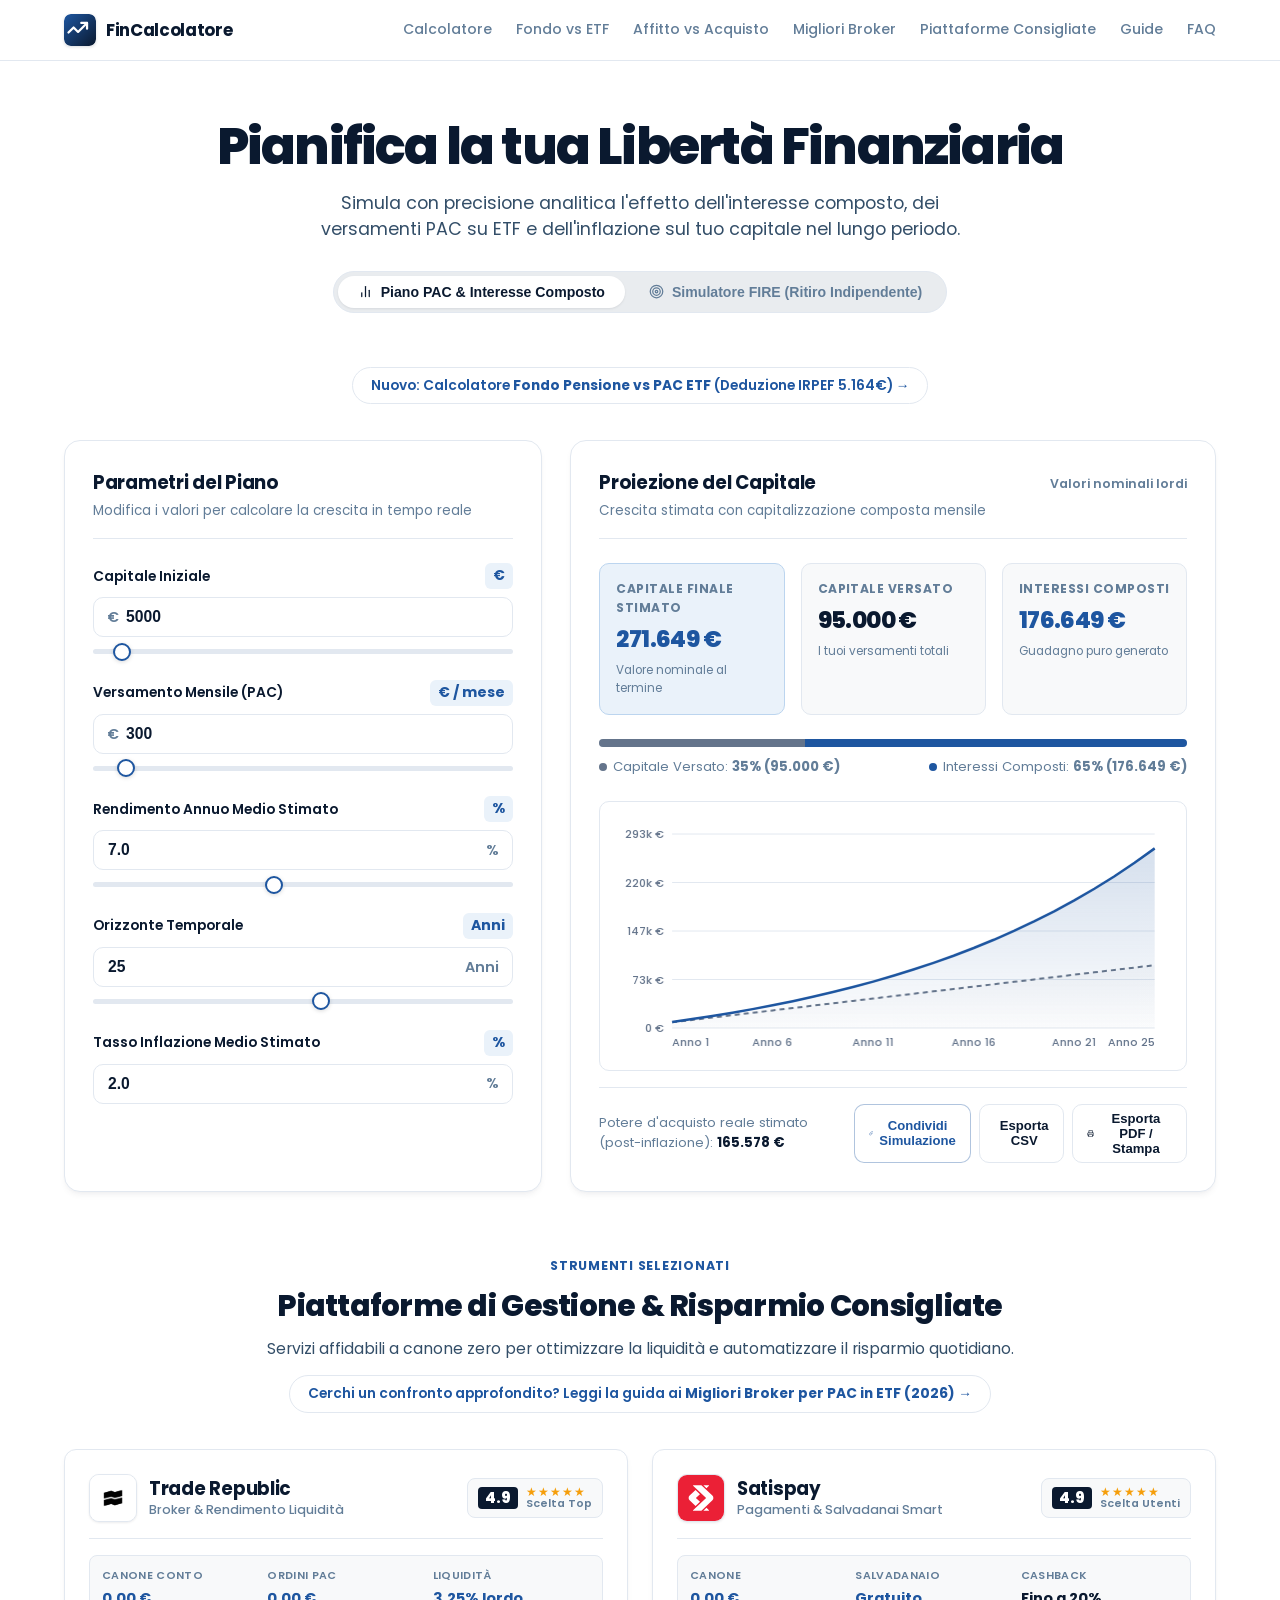
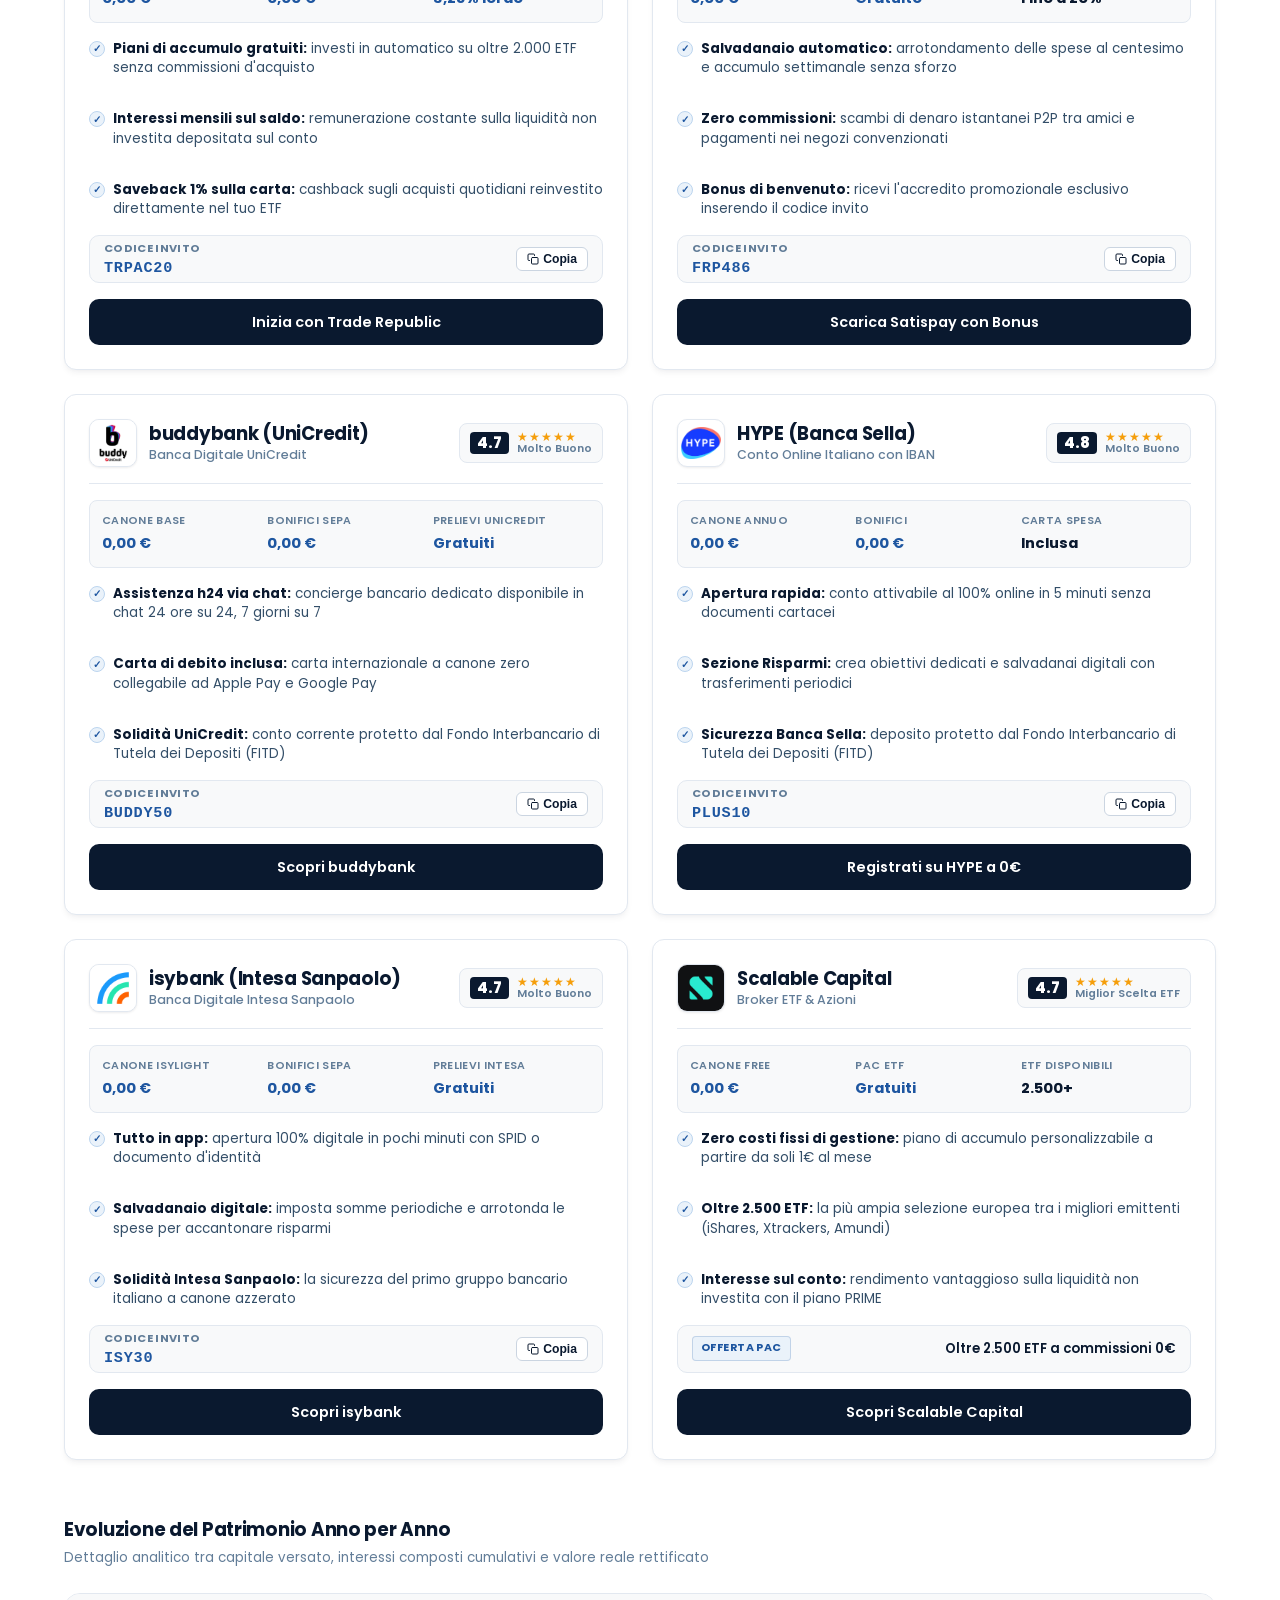
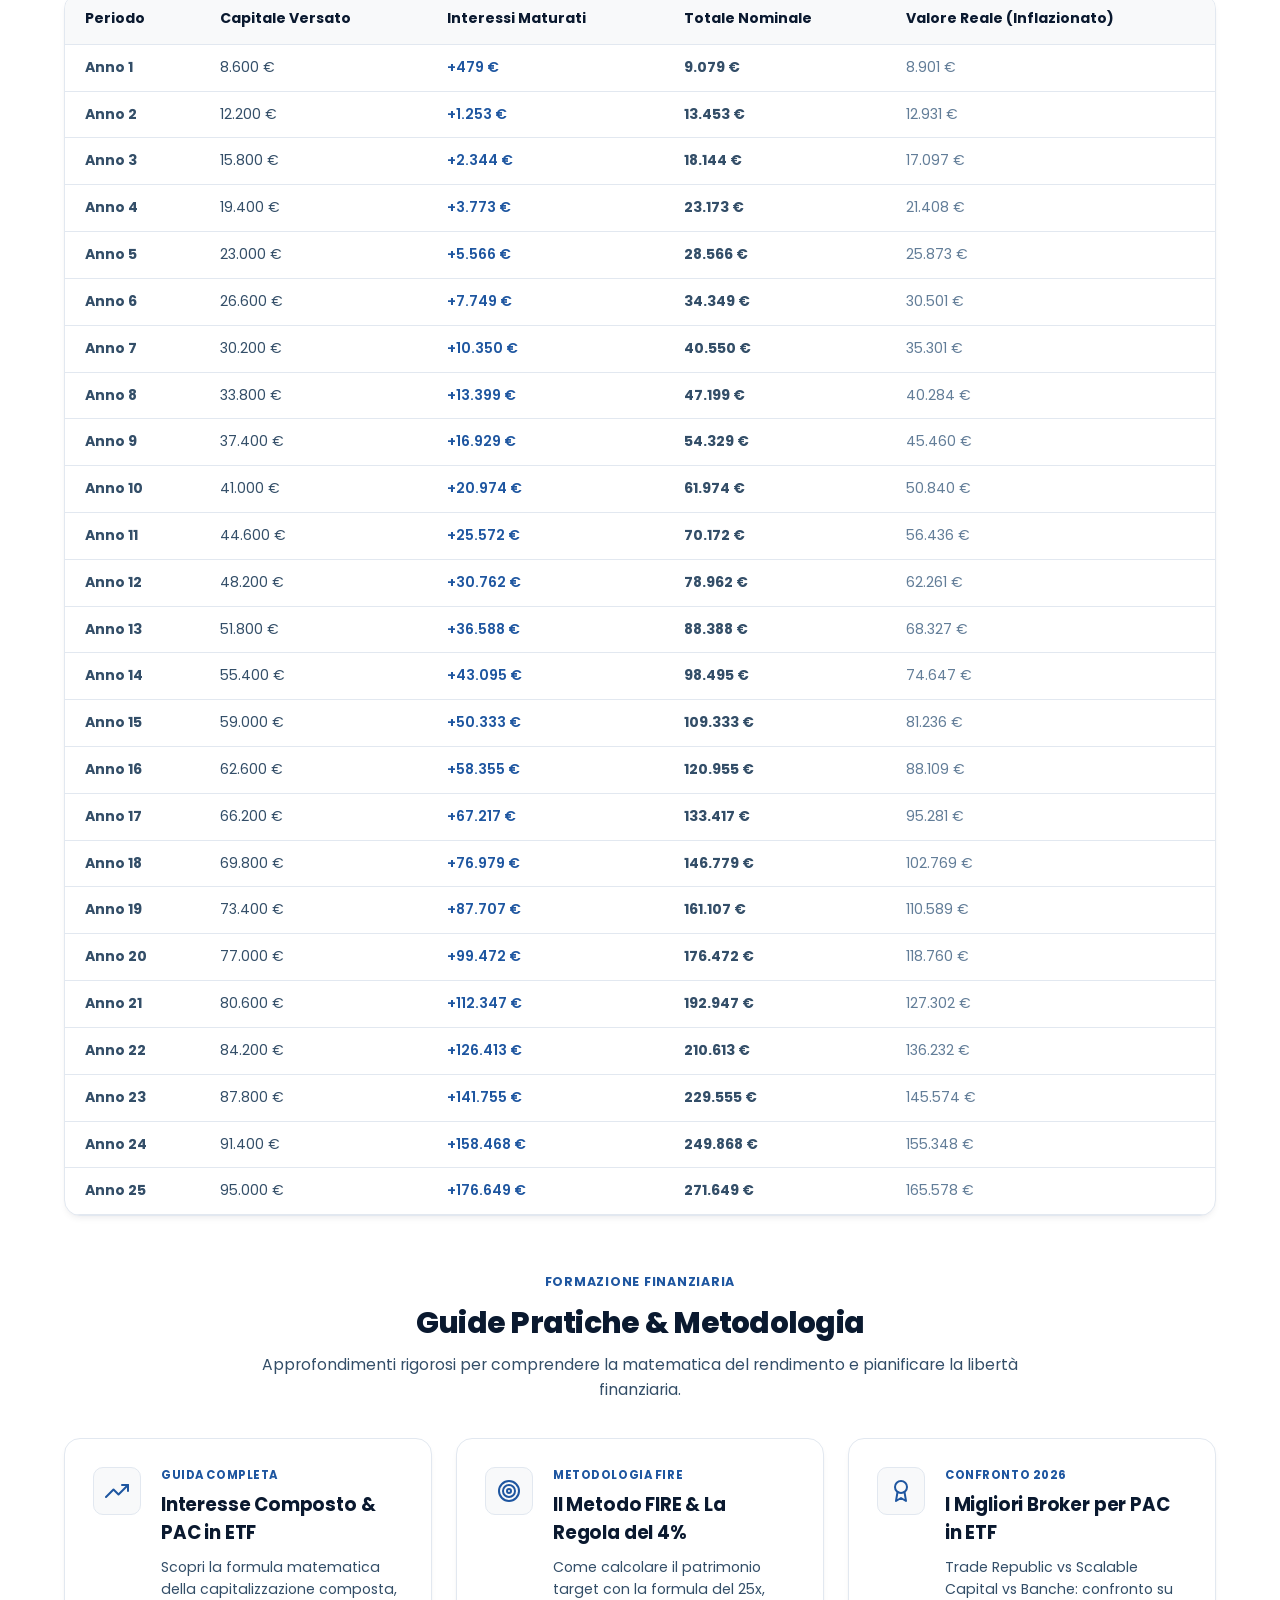
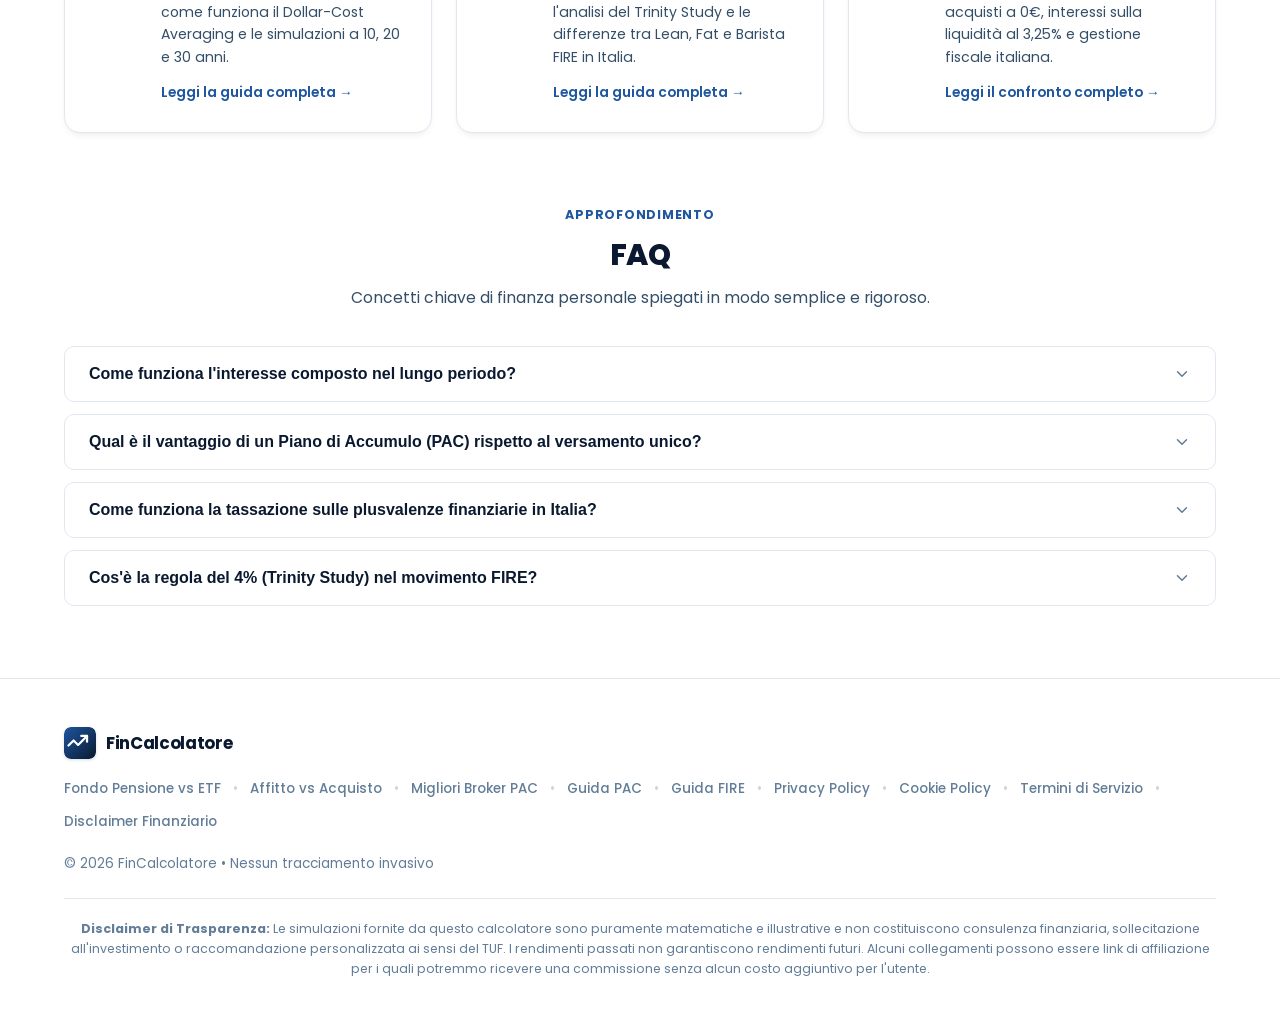
==== index.html @ d8a2a862 "Fix(mobile-charts): Algoritmo dinamico spaziatura etichette asse X, dark mode e leggibilità su smart" ====
<!DOCTYPE html>
<html lang="it">
<head>
  <meta charset="UTF-8">
  <meta name="viewport" content="width=device-width, initial-scale=1.0">
  <title>FinCalcolatore Pro — Calcolo Interesse Composto, PAC ETF e Simulatore FIRE</title>
  <meta name="description" content="Simulatore finanziario indipendente per calcolare la crescita esponenziale del tuo capitale: interesse composto, Piano di Accumulo (PAC) in ETF, inflazione e target FIRE.">
  <meta name="keywords" content="calcolo interesse composto, piano accumulo pac, calcolatore fire pensione anticipata, simulatore etf, rendimento investimenti, finanza personale">
  <meta name="robots" content="index, follow">
  <link rel="canonical" href="https://jaco-afk469.github.io/calcolatore-fire/">
  
  <!-- Open Graph / Meta Social (WhatsApp, Telegram, Reddit, LinkedIn, Facebook) -->
  <meta property="og:type" content="website">
  <meta property="og:site_name" content="FinCalcolatore">
  <meta property="og:title" content="FinCalcolatore — Calcola la Crescita del Tuo Patrimonio">
  <meta property="og:description" content="Simulatore matematico avanzato di PAC in ETF, interesse composto e libertà finanziaria (FIRE). Calcola rendimenti con tasse italiane (26%) e inflazione.">
  <meta property="og:url" content="https://jaco-afk469.github.io/calcolatore-fire/">
  <meta property="og:image" content="https://jaco-afk469.github.io/calcolatore-fire/assets/og-cover.png">
  <meta property="og:image:secure_url" content="https://jaco-afk469.github.io/calcolatore-fire/assets/og-cover.png">
  <meta property="og:image:type" content="image/png">
  <meta property="og:image:width" content="1200">
  <meta property="og:image:height" content="630">
  <meta property="og:image:alt" content="FinCalcolatore - Simulatore PAC ETF & Metodo FIRE">

  <!-- Twitter / X Card -->
  <meta name="twitter:card" content="summary_large_image">
  <meta name="twitter:title" content="FinCalcolatore — Calcola la Crescita del Tuo Patrimonio">
  <meta name="twitter:description" content="Simulatore gratuito di interesse composto, PAC ETF e metodo FIRE con tassazione italiana (26%) e inflazione.">
  <meta name="twitter:image" content="https://jaco-afk469.github.io/calcolatore-fire/assets/og-cover.png">
  
  <!-- Schema.org Structured Data per Google Rich Snippets -->
  <script type="application/ld+json">
  {
    "@context": "https://schema.org",
    "@type": "WebApplication",
    "name": "FinCalcolatore",
    "applicationCategory": "FinanceApplication",
    "operatingSystem": "All",
    "offers": {
      "@type": "Offer",
      "price": "0",
      "priceCurrency": "EUR"
    },
    "description": "Strumento per il calcolo dell'interesse composto, piani di accumulo PAC su ETF e simulatore FIRE per l'indipendenza finanziaria."
  }
  </script>

  <script type="application/ld+json">
  {
    "@context": "https://schema.org",
    "@type": "FAQPage",
    "mainEntity": [
      {
        "@type": "Question",
        "name": "Cos'è l'interesse composto?",
        "acceptedAnswer": {
          "@type": "Answer",
          "text": "L'interesse composto è il processo mediante il quale gli interessi generati da un investimento vengono reinvestiti per produrre a loro volta nuovi interessi, generando una crescita esponenziale nel lungo periodo."
        }
      },
      {
        "@type": "Question",
        "name": "Come funziona un Piano di Accumulo Capitale (PAC)?",
        "acceptedAnswer": {
          "@type": "Answer",
          "text": "Un PAC consiste nel versare periodicamente (es. ogni mese) una somma fissa su strumenti diversificati come gli ETF, sfruttando il dollar-cost averaging e riducendo l'impatto della volatilità di mercato."
        }
      },
      {
        "@type": "Question",
        "name": "Cos'è il metodo FIRE e la regola del 4%?",
        "acceptedAnswer": {
          "@type": "Answer",
          "text": "Il movimento FIRE (Financial Independence, Retire Early) prevede di accumulare un capitale pari a 25 volte le proprie spese annuali, consentendo di prelevare il 4% all'anno per vivere di rendita passiva."
        }
      }
    ]
  }
  </script>

  <!-- Google Font: Poppins -->
  <link rel="preconnect" href="https://fonts.googleapis.com">
  <link rel="preconnect" href="https://fonts.gstatic.com" crossorigin>
  <link href="https://fonts.googleapis.com/css2?family=Poppins:ital,wght@0,300;0,400;0,500;0,600;0,700;0,800;1,400;1,600&display=swap" rel="stylesheet">
  <link rel="icon" type="image/svg+xml" href="assets/logos/fincalcolatore.svg">
  <link rel="stylesheet" href="style.css?v=4.0">
</head>
<body>

  <!-- Navbar: Stile Stripe minimal -->
  <nav class="navbar">
    <div class="container nav-content">
      <a href="#" class="brand-logo">
        <img src="assets/logos/fincalcolatore.svg" alt="Logo FinCalcolatore" width="32" height="32" class="brand-logo-img">
        <span class="brand-title">FinCalcolatore</span>
      </a>
      <div class="nav-links">
        <a href="#calcolatore" class="nav-link">Calcolatore</a>
        <a href="fondo-pensione-vs-etf.html" class="nav-link">Fondo vs ETF</a>
        <a href="affitto-vs-acquisto.html" class="nav-link">Affitto vs Acquisto</a>
        <a href="migliori-broker-pac-etf-italia.html" class="nav-link">Migliori Broker</a>
        <a href="#piattaforme" class="nav-link">Piattaforme Consigliate</a>
        <a href="#guide" class="nav-link">Guide</a>
        <a href="#guida-faq" class="nav-link">FAQ</a>
      </div>

      <!-- Hamburger Button (Mobile only) -->
      <button class="hamburger-btn" id="hamburgerBtn" type="button" aria-label="Apri menu di navigazione" aria-expanded="false" aria-controls="mobileMenu">
        <span class="hamburger-line"></span>
        <span class="hamburger-line"></span>
        <span class="hamburger-line"></span>
      </button>
    </div>

    <!-- Mobile Nav Drawer -->
    <div class="mobile-menu" id="mobileMenu" aria-hidden="true">
      <div class="mobile-menu-inner">
        <div class="mobile-menu-section-title">Strumenti & Calcolatori</div>
        <a href="#calcolatore" class="mobile-nav-link">
          <span class="mobile-nav-icon" aria-hidden="true"><svg viewBox="0 0 24 24" width="18" height="18" fill="none" stroke="currentColor" stroke-width="2" stroke-linecap="round" stroke-linejoin="round"><line x1="18" y1="20" x2="18" y2="10"></line><line x1="12" y1="20" x2="12" y2="4"></line><line x1="6" y1="20" x2="6" y2="14"></line></svg></span>
          <span>Calcolatore PAC & FIRE</span>
        </a>
        <a href="fondo-pensione-vs-etf.html" class="mobile-nav-link">
          <span class="mobile-nav-icon" aria-hidden="true"><svg viewBox="0 0 24 24" width="18" height="18" fill="none" stroke="currentColor" stroke-width="2" stroke-linecap="round" stroke-linejoin="round"><polyline points="23 6 13.5 15.5 8.5 10.5 1 18"></polyline><polyline points="17 6 23 6 23 12"></polyline></svg></span>
          <span>Fondo Pensione vs ETF (5.164€)</span>
        </a>
        <a href="affitto-vs-acquisto.html" class="mobile-nav-link">
          <span class="mobile-nav-icon" aria-hidden="true"><svg viewBox="0 0 24 24" width="18" height="18" fill="none" stroke="currentColor" stroke-width="2" stroke-linecap="round" stroke-linejoin="round"><path d="M3 9l9-7 9 7v11a2 2 0 0 1-2 2H5a2 2 0 0 1-2-2z"></path><polyline points="9 22 9 12 15 12 15 22"></polyline></svg></span>
          <span>Affitto vs Acquisto Casa</span>
        </a>
        <a href="migliori-broker-pac-etf-italia.html" class="mobile-nav-link">
          <span class="mobile-nav-icon" aria-hidden="true"><svg viewBox="0 0 24 24" width="18" height="18" fill="none" stroke="currentColor" stroke-width="2" stroke-linecap="round" stroke-linejoin="round"><circle cx="12" cy="8" r="6"></circle><path d="M15.477 12.89L17 22l-5-3-5 3 1.523-9.11"></path></svg></span>
          <span>Migliori Broker PAC (2026)</span>
        </a>

        <div class="mobile-menu-divider"></div>

        <div class="mobile-menu-section-title">Guide & Approfondimenti</div>
        <a href="guida-interesse-composto-pac.html" class="mobile-nav-link">
          <span class="mobile-nav-icon" aria-hidden="true"><svg viewBox="0 0 24 24" width="18" height="18" fill="none" stroke="currentColor" stroke-width="2" stroke-linecap="round" stroke-linejoin="round"><path d="M4 19.5A2.5 2.5 0 0 1 6.5 17H20"></path><path d="M6.5 2H20v20H6.5A2.5 2.5 0 0 1 4 19.5v-15A2.5 2.5 0 0 1 6.5 2z"></path></svg></span>
          <span>Guida Interesse Composto</span>
        </a>
        <a href="guida-metodo-fire-regola-4-percento.html" class="mobile-nav-link">
          <span class="mobile-nav-icon" aria-hidden="true"><svg viewBox="0 0 24 24" width="18" height="18" fill="none" stroke="currentColor" stroke-width="2" stroke-linecap="round" stroke-linejoin="round"><circle cx="12" cy="12" r="10"></circle><circle cx="12" cy="12" r="6"></circle><circle cx="12" cy="12" r="2"></circle></svg></span>
          <span>Guida Metodo FIRE (Regola 4%)</span>
        </a>
        <a href="#piattaforme" class="mobile-nav-link">
          <span class="mobile-nav-icon" aria-hidden="true"><svg viewBox="0 0 24 24" width="18" height="18" fill="none" stroke="currentColor" stroke-width="2" stroke-linecap="round" stroke-linejoin="round"><polygon points="12 2 15.09 8.26 22 9.27 17 14.14 18.18 21.02 12 17.77 5.82 21.02 7 14.14 2 9.27 8.91 8.26 12 2"></polygon></svg></span>
          <span>Piattaforme Consigliate</span>
        </a>
        <a href="#guida-faq" class="mobile-nav-link">
          <span class="mobile-nav-icon" aria-hidden="true"><svg viewBox="0 0 24 24" width="18" height="18" fill="none" stroke="currentColor" stroke-width="2" stroke-linecap="round" stroke-linejoin="round"><circle cx="12" cy="12" r="10"></circle><path d="M9.09 9a3 3 0 0 1 5.83 1c0 2-3 3-3 3"></path><line x1="12" y1="17" x2="12.01" y2="17"></line></svg></span>
          <span>Domande Frequenti (FAQ)</span>
        </a>
      </div>
    </div>
  </nav>

  <!-- Mobile Menu Backdrop -->
  <div class="mobile-menu-backdrop" id="mobileMenuBackdrop" aria-hidden="true"></div>

  <!-- Hero Section -->
  <header class="hero">
    <div class="container">

      <h1 class="hero-title">Pianifica la tua Libertà Finanziaria</h1>
      <p class="hero-subtitle">
        Simula con precisione analitica l'effetto dell'interesse composto, dei versamenti PAC su ETF e dell'inflazione sul tuo capitale nel lungo periodo.
      </p>

      <!-- Segmented Tabs Control -->
      <div class="segmented-control">
        <button class="segmented-btn active" data-tab="pac">
          <svg width="15" height="15" viewBox="0 0 24 24" fill="none" stroke="currentColor" stroke-width="2" stroke-linecap="round" stroke-linejoin="round">
            <line x1="18" y1="20" x2="18" y2="10"></line>
            <line x1="12" y1="20" x2="12" y2="4"></line>
            <line x1="6" y1="20" x2="6" y2="14"></line>
          </svg>
          <span class="tab-label-full">Piano PAC & Interesse Composto</span>
          <span class="tab-label-short">Calcolatore PAC</span>
        </button>
        <button class="segmented-btn" data-tab="fire">
          <svg width="15" height="15" viewBox="0 0 24 24" fill="none" stroke="currentColor" stroke-width="2" stroke-linecap="round" stroke-linejoin="round">
            <circle cx="12" cy="12" r="10"></circle>
            <circle cx="12" cy="12" r="6"></circle>
            <circle cx="12" cy="12" r="2"></circle>
          </svg>
          <span class="tab-label-full">Simulatore FIRE (Ritiro Indipendente)</span>
          <span class="tab-label-short">Simulatore FIRE</span>
        </button>
      </div>

      <!-- Banner rapido al nuovo strumento Fondo Pensione vs ETF -->
      <div class="hero-callout-wrap">
        <a href="fondo-pensione-vs-etf.html" class="hero-callout-pill">
          <span>Nuovo: Calcolatore <strong>Fondo Pensione vs PAC ETF</strong> (Deduzione IRPEF 5.164€) →</span>
        </a>
      </div>
    </div>
  </header>

  <main class="container" id="calcolatore">

    <!-- SEZIONE 1: CALCOLATORE PAC & INTERESSE COMPOSTO -->
    <div id="sectionPac" class="calc-section">
      <div class="dashboard-grid">
        
        <!-- Colonna Sinistra: Controlli -->
        <div class="card">
          <div class="card-header">
            <h2 class="card-title">Parametri del Piano</h2>
            <p class="card-desc">Modifica i valori per calcolare la crescita in tempo reale</p>
          </div>

          <div class="pac-inputs-wrap">
            <!-- Capitale Iniziale -->
            <div class="form-group">
              <div class="label-row">
                <label for="initialCapital" class="input-label">Capitale Iniziale</label>
                <span class="input-val-tag">€</span>
              </div>
              <div class="input-field-wrapper">
                <span class="input-prefix">€</span>
                <input type="number" id="initialCapital" class="text-input has-prefix tabular-nums" value="5000" min="0" step="500">
              </div>
              <input type="range" id="initialCapitalRange" class="range-slider" min="0" max="100000" step="500" value="5000">
            </div>

            <!-- Versamento Mensile PAC -->
            <div class="form-group">
              <div class="label-row">
                <label for="monthlyContribution" class="input-label">Versamento Mensile (PAC)</label>
                <span class="input-val-tag">€ / mese</span>
              </div>
              <div class="input-field-wrapper">
                <span class="input-prefix">€</span>
                <input type="number" id="monthlyContribution" class="text-input has-prefix tabular-nums" value="300" min="0" step="50">
              </div>
              <input type="range" id="monthlyRange" class="range-slider" min="0" max="5000" step="50" value="300">
            </div>

            <!-- Rendimento Annuo Stimato -->
            <div class="form-group">
              <div class="label-row">
                <label for="annualReturn" class="input-label">Rendimento Annuo Medio Stimato</label>
                <span class="input-val-tag">%</span>
              </div>
              <div class="input-field-wrapper">
                <input type="number" id="annualReturn" class="text-input has-suffix tabular-nums" value="7.0" min="0.1" max="25" step="0.1">
                <span class="input-suffix">%</span>
              </div>
              <input type="range" id="returnRange" class="range-slider" min="1" max="15" step="0.1" value="7.0">
            </div>

            <!-- Orizzonte Temporale (Anni) -->
            <div class="form-group">
              <div class="label-row">
                <label for="years" class="input-label">Orizzonte Temporale</label>
                <span class="input-val-tag">Anni</span>
              </div>
              <div class="input-field-wrapper">
                <input type="number" id="years" class="text-input has-suffix tabular-nums" value="25" min="1" max="50" step="1">
                <span class="input-suffix">Anni</span>
              </div>
              <input type="range" id="yearsRange" class="range-slider" min="1" max="45" step="1" value="25">
            </div>

            <!-- Tasso Inflazione -->
            <div class="form-group">
              <div class="label-row">
                <label for="inflationRate" class="input-label">Tasso Inflazione Medio Stimato</label>
                <span class="input-val-tag">%</span>
              </div>
              <div class="input-field-wrapper">
                <input type="number" id="inflationRate" class="text-input has-suffix tabular-nums" value="2.0" min="0" max="10" step="0.1">
                <span class="input-suffix">%</span>
              </div>
            </div>
          </div>
        </div>

        <!-- Colonna Destra: Risultati KPI e Grafico con Tooltip -->
        <div class="card">
          <div class="card-header">
            <div class="card-title-row">
              <h2 class="card-title">Proiezione del Capitale</h2>
              <span style="font-size: 0.78rem; font-weight: 600; color: var(--text-muted);">Valori nominali lordi</span>
            </div>
            <p class="card-desc">Crescita stimata con capitalizzazione composta mensile</p>
          </div>

          <!-- KPI Grid -->
          <div class="kpi-cards-grid">
            <div class="kpi-stat-card featured">
              <div class="kpi-stat-label">Capitale Finale Stimato</div>
              <div class="kpi-stat-val emerald tabular-nums" id="kpiFinalTotal">€ 0</div>
              <div class="kpi-stat-sub">Valore nominale al termine</div>
            </div>
            <div class="kpi-stat-card">
              <div class="kpi-stat-label">Capitale Versato</div>
              <div class="kpi-stat-val tabular-nums" id="kpiTotalContributed">€ 0</div>
              <div class="kpi-stat-sub">I tuoi versamenti totali</div>
            </div>
            <div class="kpi-stat-card">
              <div class="kpi-stat-label">Interessi Composti</div>
              <div class="kpi-stat-val indigo tabular-nums" id="kpiInterestEarned">€ 0</div>
              <div class="kpi-stat-sub">Guadagno puro generato</div>
            </div>
          </div>

          <!-- Breakdown Progress Bar -->
          <div class="progress-breakdown">
            <div class="progress-track">
              <div id="barPrincipal" class="progress-fill" style="width: 50%;"></div>
              <div id="barInterest" class="progress-fill" style="width: 50%;"></div>
            </div>
            <div class="progress-legend">
              <span class="legend-marker">
                <span class="dot-indicator dot-principal"></span>
                <span>Capitale Versato: <strong id="pctPrincipal" class="tabular-nums">0%</strong></span>
              </span>
              <span class="legend-marker">
                <span class="dot-indicator dot-interest"></span>
                <span>Interessi Composti: <strong id="pctInterest" class="tabular-nums">0%</strong></span>
              </span>
            </div>
          </div>

          <!-- Canvas Chart Area con Floating Tooltip -->
          <div class="chart-card-area">
            <canvas id="wealthChart"></canvas>
            <div id="chartTooltip" class="chart-tooltip"></div>
          </div>

          <!-- Footer Actions & Inflazione -->
          <div class="dashboard-actions-row">
            <span class="real-purchasing-note">
              Potere d'acquisto reale stimato (post-inflazione): <strong id="kpiRealValue" class="tabular-nums" style="color: var(--text-heading);">€ 0</strong>
            </span>
            <div class="btn-group">
              <button id="btnShareSimulation" class="btn-outline btn-share" title="Copia link condivisibile con questi parametri">
                <svg width="14" height="14" viewBox="0 0 24 24" fill="none" stroke="currentColor" stroke-width="2" stroke-linecap="round" stroke-linejoin="round">
                  <path d="M10 13a5 5 0 0 0 7.54.54l3-3a5 5 0 0 0-7.07-7.07l-1.72 1.71"></path>
                  <path d="M14 11a5 5 0 0 0-7.54-.54l-3 3a5 5 0 0 0 7.07 7.07l1.71-1.71"></path>
                </svg>
                <span>Condividi Simulazione</span>
              </button>
              <button id="btnExportCsv" class="btn-outline">
                <svg width="14" height="14" viewBox="0 0 24 24" fill="none" stroke="currentColor" stroke-width="2" stroke-linecap="round" stroke-linejoin="round">
                  <path d="M21 15v4a2 2 0 0 1-2 2H5a2 2 0 0 1-2-2v-4"></path>
                  <polyline points="7 10 12 15 17 10"></polyline>
                  <line x1="12" y1="15" x2="12" y2="3"></line>
                </svg>
                Esporta CSV
              </button>
              <button id="btnPrintPdf" class="btn-outline" title="Scarica o stampa il report PDF della simulazione">
                <svg width="14" height="14" viewBox="0 0 24 24" fill="none" stroke="currentColor" stroke-width="2" stroke-linecap="round" stroke-linejoin="round">
                  <polyline points="6 9 6 2 18 2 18 9"></polyline>
                  <path d="M6 18H4a2 2 0 0 1-2-2v-5a2 2 0 0 1 2-2h16a2 2 0 0 1 2 2v5a2 2 0 0 1-2 2h-2"></path>
                  <rect x="6" y="14" width="12" height="8"></rect>
                </svg>
                Esporta PDF / Stampa
              </button>
            </div>
          </div>

        </div>

      </div>
    </div>

    <!-- SEZIONE 2: SIMULATORE FIRE -->
    <div id="sectionFire" class="calc-section" style="display: none;">
      <div class="dashboard-grid">
        <div class="card">
          <div class="card-header">
            <h2 class="card-title">Parametri Indipendenza Finanziaria (FIRE)</h2>
            <p class="card-desc">Calcola quando il tuo capitale genererà una rendita passiva sufficiente per coprire le spese</p>
          </div>

          <div class="fire-inputs-wrap">
            <div class="form-group">
              <div class="label-row">
                <label for="fireExpenses" class="input-label">Spese Mensili Previste nel Ritiro</label>
                <span class="input-val-tag">€ / mese</span>
              </div>
              <div class="input-field-wrapper">
                <span class="input-prefix">€</span>
                <input type="number" id="fireExpenses" class="text-input has-prefix tabular-nums" value="1500" min="500" step="100">
              </div>
            </div>

            <div class="form-group" style="margin-bottom: 0;">
              <div class="label-row">
                <label for="fireSwr" class="input-label">Tasso di Prelievo Sostenibile (Regola del 4% - SWR)</label>
                <span class="input-val-tag">%</span>
              </div>
              <div class="input-field-wrapper">
                <input type="number" id="fireSwr" class="text-input tabular-nums" value="4.0" min="2.5" max="6.0" step="0.1">
              </div>
            </div>
          </div>
        </div>

        <div class="card">
          <div class="card-header">
            <h2 class="card-title">Il tuo Obiettivo di Capitale</h2>
            <p class="card-desc">Patrimonio target per raggiungere la libertà finanziaria</p>
          </div>

          <div class="kpi-cards-grid">
            <div class="kpi-stat-card featured">
              <div class="kpi-stat-label">FIRE Number Necessario</div>
              <div class="kpi-stat-val emerald tabular-nums" id="fireNumberKpi">€ 450.000</div>
              <div class="kpi-stat-sub">25x le tue spese annuali</div>
            </div>
            <div class="kpi-stat-card">
              <div class="kpi-stat-label">Tempo Stimato al Target</div>
              <div class="kpi-stat-val tabular-nums" id="fireYearsKpi">-- Anni</div>
              <div class="kpi-stat-sub">Ai ritmi di risparmio attuali</div>
            </div>
            <div class="kpi-stat-card">
              <div class="kpi-stat-label">Rendita Mensile Passiva</div>
              <div class="kpi-stat-val indigo tabular-nums" id="fireMonthlyPassiveKpi">€ 1.500 / m</div>
              <div class="kpi-stat-sub">Prelievo mensile continuo</div>
            </div>
          </div>

          <div style="background: var(--bg-subtle); padding: 16px; border-radius: var(--radius-md); border: 1px solid var(--border-light); font-size: 0.86rem; color: var(--text-body); line-height: 1.5;">
            <strong>Nota di ottimizzazione:</strong> Incrementare il risparmio mensile o ridurre le spese previste produce un duplice effetto: abbassa la cifra necessaria per il ritiro e accorcia significativamente gli anni di accumulo.
          </div>

          <!-- Actions Row FIRE -->
          <div class="dashboard-actions-row" style="margin-top: 20px;">
            <span class="real-purchasing-note">
              Calcolo basato sulla regola del 4% (Trinity Study)
            </span>
            <div class="btn-group">
              <button id="btnShareFire" class="btn-outline btn-share" title="Copia link condivisibile per questo obiettivo FIRE">
                <svg width="14" height="14" viewBox="0 0 24 24" fill="none" stroke="currentColor" stroke-width="2" stroke-linecap="round" stroke-linejoin="round">
                  <path d="M10 13a5 5 0 0 0 7.54.54l3-3a5 5 0 0 0-7.07-7.07l-1.72 1.71"></path>
                  <path d="M14 11a5 5 0 0 0-7.54-.54l-3 3a5 5 0 0 0 7.07 7.07l1.71-1.71"></path>
                </svg>
                <span>Condividi Simulazione FIRE</span>
              </button>
              <button id="btnPrintFire" class="btn-outline" title="Scarica o stampa il report PDF della simulazione">
                <svg width="14" height="14" viewBox="0 0 24 24" fill="none" stroke="currentColor" stroke-width="2" stroke-linecap="round" stroke-linejoin="round">
                  <polyline points="6 9 6 2 18 2 18 9"></polyline>
                  <path d="M6 18H4a2 2 0 0 1-2-2v-5a2 2 0 0 1 2-2h16a2 2 0 0 1 2 2v5a2 2 0 0 1-2 2h-2"></path>
                  <rect x="6" y="14" width="12" height="8"></rect>
                </svg>
                <span>Esporta PDF / Stampa</span>
              </button>
            </div>
          </div>
        </div>
      </div>
    </div>

    <!-- SEZIONE MONETIZZAZIONE: PIATTAFORME DI GESTIONE & RISPARMIO (STRIPE CONNECT STYLE) -->
    <section class="partners-section" id="piattaforme">
      <div class="section-title-wrap">
        <div class="section-overline">Strumenti Selezionati</div>
        <h2 class="section-main-heading">Piattaforme di Gestione & Risparmio Consigliate</h2>
        <p class="section-subtext">
          Servizi affidabili a canone zero per ottimizzare la liquidità e automatizzare il risparmio quotidiano.
        </p>
        <div class="hero-callout-wrap" style="margin-top: 14px;">
          <a href="migliori-broker-pac-etf-italia.html" class="hero-callout-pill">
            <span>Cerchi un confronto approfondito? Leggi la guida ai <strong>Migliori Broker per PAC in ETF (2026)</strong> →</span>
          </a>
        </div>
      </div>

      <!-- Griglia Partner dinamica e statica -->
      <div class="partners-grid" id="affiliatesGrid">
        <!-- Trade Republic -->
        <div class="partner-card" data-partner-id="trade_republic">
          <div class="partner-topline-header">
            <div class="partner-brand-group">
              <div class="partner-logo-square">
                <img src="assets/logos/trade-republic.jpg" alt="Logo Trade Republic" class="partner-logo-img">
              </div>
              <div class="partner-title-group">
                <h3 class="partner-name">Trade Republic</h3>
                <span class="partner-category-sub">Broker & Rendimento Liquidità</span>
              </div>
            </div>
            <div class="justetf-rating-box">
              <span class="rating-score-badge">4.9</span>
              <div class="rating-text-group">
                <span class="rating-stars">★★★★★</span>
                <span class="rating-label">Scelta Top</span>
              </div>
            </div>
          </div>

          <div class="partner-specs-grid">
            <div class="spec-item">
              <span class="spec-label">Canone Conto</span>
              <span class="spec-value highlight-green">0,00 €</span>
            </div>
            <div class="spec-item">
              <span class="spec-label">Ordini PAC</span>
              <span class="spec-value highlight-green">0,00 €</span>
            </div>
            <div class="spec-item">
              <span class="spec-label">Liquidità</span>
              <span class="spec-value highlight-green">3,25% lordo</span>
            </div>
          </div>

          <ul class="partner-pros-list">
            <li class="partner-pro-item">
              <span class="pro-check-icon">✓</span>
              <span><strong>Piani di accumulo gratuiti:</strong> investi in automatico su oltre 2.000 ETF senza commissioni d'acquisto</span>
            </li>
            <li class="partner-pro-item">
              <span class="pro-check-icon">✓</span>
              <span><strong>Interessi mensili sul saldo:</strong> remunerazione costante sulla liquidità non investita depositata sul conto</span>
            </li>
            <li class="partner-pro-item">
              <span class="pro-check-icon">✓</span>
              <span><strong>Saveback 1% sulla carta:</strong> cashback sugli acquisti quotidiani reinvestito direttamente nel tuo ETF</span>
            </li>
          </ul>

          <div class="partner-perk-container">
            <div class="promo-code-container">
              <div class="promo-code-info">
                <span class="promo-code-label">Codice Invito</span>
                <span class="promo-code-val" id="code_trade_republicVal">TRPAC20</span>
              </div>
              <button class="btn-copy-code" data-copy-target="code_trade_republicVal" title="Copia codice">
                <svg width="12" height="12" viewBox="0 0 24 24" fill="none" stroke="currentColor" stroke-width="2" stroke-linecap="round" stroke-linejoin="round">
                  <rect x="9" y="9" width="13" height="13" rx="2" ry="2"></rect>
                  <path d="M5 15H4a2 2 0 0 1-2-2V4a2 2 0 0 1 2-2h9a2 2 0 0 1 2 2v1"></path>
                </svg>
                Copia
              </button>
            </div>
          </div>

          <a href="https://traderepublic.com/" target="_blank" rel="noopener sponsored" class="btn-partner-action">
            Inizia con Trade Republic
          </a>
        </div>

        <!-- Satispay -->
        <div class="partner-card" data-partner-id="satispay">
          <div class="partner-topline-header">
            <div class="partner-brand-group">
              <div class="partner-logo-square">
                <img src="assets/logos/satispay.svg" alt="Logo Satispay" class="partner-logo-img">
              </div>
              <div class="partner-title-group">
                <h3 class="partner-name">Satispay</h3>
                <span class="partner-category-sub">Pagamenti & Salvadanai Smart</span>
              </div>
            </div>
            <div class="justetf-rating-box">
              <span class="rating-score-badge">4.9</span>
              <div class="rating-text-group">
                <span class="rating-stars">★★★★★</span>
                <span class="rating-label">Scelta Utenti</span>
              </div>
            </div>
          </div>

          <div class="partner-specs-grid">
            <div class="spec-item">
              <span class="spec-label">Canone</span>
              <span class="spec-value highlight-green">0,00 €</span>
            </div>
            <div class="spec-item">
              <span class="spec-label">Salvadanaio</span>
              <span class="spec-value highlight-green">Gratuito</span>
            </div>
            <div class="spec-item">
              <span class="spec-label">Cashback</span>
              <span class="spec-value">Fino a 20%</span>
            </div>
          </div>

          <ul class="partner-pros-list">
            <li class="partner-pro-item">
              <span class="pro-check-icon">✓</span>
              <span><strong>Salvadanaio automatico:</strong> arrotondamento delle spese al centesimo e accumulo settimanale senza sforzo</span>
            </li>
            <li class="partner-pro-item">
              <span class="pro-check-icon">✓</span>
              <span><strong>Zero commissioni:</strong> scambi di denaro istantanei P2P tra amici e pagamenti nei negozi convenzionati</span>
            </li>
            <li class="partner-pro-item">
              <span class="pro-check-icon">✓</span>
              <span><strong>Bonus di benvenuto:</strong> ricevi l'accredito promozionale esclusivo inserendo il codice invito</span>
            </li>
          </ul>

          <div class="partner-perk-container">
            <div class="promo-code-container">
              <div class="promo-code-info">
                <span class="promo-code-label">Codice Invito</span>
                <span class="promo-code-val" id="code_satispayVal">FRP486</span>
              </div>
              <button class="btn-copy-code" data-copy-target="code_satispayVal" title="Copia codice">
                <svg width="12" height="12" viewBox="0 0 24 24" fill="none" stroke="currentColor" stroke-width="2" stroke-linecap="round" stroke-linejoin="round">
                  <rect x="9" y="9" width="13" height="13" rx="2" ry="2"></rect>
                  <path d="M5 15H4a2 2 0 0 1-2-2V4a2 2 0 0 1 2-2h9a2 2 0 0 1 2 2v1"></path>
                </svg>
                Copia
              </button>
            </div>
          </div>

          <a href="https://web.satispay.com/promocode/249c9a89-2d95-4be2-97be-635827f1ce91" target="_blank" rel="noopener sponsored" class="btn-partner-action">
            Scarica Satispay con Bonus
          </a>
        </div>

        <!-- buddybank (UniCredit) -->
        <div class="partner-card" data-partner-id="buddybank">
          <div class="partner-topline-header">
            <div class="partner-brand-group">
              <div class="partner-logo-square">
                <img src="assets/logos/buddybank.jpg" alt="Logo buddybank (UniCredit)" class="partner-logo-img">
              </div>
              <div class="partner-title-group">
                <h3 class="partner-name">buddybank (UniCredit)</h3>
                <span class="partner-category-sub">Banca Digitale UniCredit</span>
              </div>
            </div>
            <div class="justetf-rating-box">
              <span class="rating-score-badge">4.7</span>
              <div class="rating-text-group">
                <span class="rating-stars">★★★★★</span>
                <span class="rating-label">Molto Buono</span>
              </div>
            </div>
          </div>

          <div class="partner-specs-grid">
            <div class="spec-item">
              <span class="spec-label">Canone Base</span>
              <span class="spec-value highlight-green">0,00 €</span>
            </div>
            <div class="spec-item">
              <span class="spec-label">Bonifici SEPA</span>
              <span class="spec-value highlight-green">0,00 €</span>
            </div>
            <div class="spec-item">
              <span class="spec-label">Prelievi UniCredit</span>
              <span class="spec-value highlight-green">Gratuiti</span>
            </div>
          </div>

          <ul class="partner-pros-list">
            <li class="partner-pro-item">
              <span class="pro-check-icon">✓</span>
              <span><strong>Assistenza h24 via chat:</strong> concierge bancario dedicato disponibile in chat 24 ore su 24, 7 giorni su 7</span>
            </li>
            <li class="partner-pro-item">
              <span class="pro-check-icon">✓</span>
              <span><strong>Carta di debito inclusa:</strong> carta internazionale a canone zero collegabile ad Apple Pay e Google Pay</span>
            </li>
            <li class="partner-pro-item">
              <span class="pro-check-icon">✓</span>
              <span><strong>Solidità UniCredit:</strong> conto corrente protetto dal Fondo Interbancario di Tutela dei Depositi (FITD)</span>
            </li>
          </ul>

          <div class="partner-perk-container">
            <div class="promo-code-container">
              <div class="promo-code-info">
                <span class="promo-code-label">Codice Invito</span>
                <span class="promo-code-val" id="code_buddybankVal">BUDDY50</span>
              </div>
              <button class="btn-copy-code" data-copy-target="code_buddybankVal" title="Copia codice">
                <svg width="12" height="12" viewBox="0 0 24 24" fill="none" stroke="currentColor" stroke-width="2" stroke-linecap="round" stroke-linejoin="round">
                  <rect x="9" y="9" width="13" height="13" rx="2" ry="2"></rect>
                  <path d="M5 15H4a2 2 0 0 1-2-2V4a2 2 0 0 1 2-2h9a2 2 0 0 1 2 2v1"></path>
                </svg>
                Copia
              </button>
            </div>
          </div>

          <a href="https://www.buddybank.com/" target="_blank" rel="noopener sponsored" class="btn-partner-action">
            Scopri buddybank
          </a>
        </div>

        <!-- HYPE (Banca Sella) -->
        <div class="partner-card" data-partner-id="hype">
          <div class="partner-topline-header">
            <div class="partner-brand-group">
              <div class="partner-logo-square">
                <img src="assets/logos/hype.png" alt="Logo HYPE (Banca Sella)" class="partner-logo-img" style="padding: 3px;">
              </div>
              <div class="partner-title-group">
                <h3 class="partner-name">HYPE (Banca Sella)</h3>
                <span class="partner-category-sub">Conto Online Italiano con IBAN</span>
              </div>
            </div>
            <div class="justetf-rating-box">
              <span class="rating-score-badge">4.8</span>
              <div class="rating-text-group">
                <span class="rating-stars">★★★★★</span>
                <span class="rating-label">Molto Buono</span>
              </div>
            </div>
          </div>

          <div class="partner-specs-grid">
            <div class="spec-item">
              <span class="spec-label">Canone Annuo</span>
              <span class="spec-value highlight-green">0,00 €</span>
            </div>
            <div class="spec-item">
              <span class="spec-label">Bonifici</span>
              <span class="spec-value highlight-green">0,00 €</span>
            </div>
            <div class="spec-item">
              <span class="spec-label">Carta Spesa</span>
              <span class="spec-value">Inclusa</span>
            </div>
          </div>

          <ul class="partner-pros-list">
            <li class="partner-pro-item">
              <span class="pro-check-icon">✓</span>
              <span><strong>Apertura rapida:</strong> conto attivabile al 100% online in 5 minuti senza documenti cartacei</span>
            </li>
            <li class="partner-pro-item">
              <span class="pro-check-icon">✓</span>
              <span><strong>Sezione Risparmi:</strong> crea obiettivi dedicati e salvadanai digitali con trasferimenti periodici</span>
            </li>
            <li class="partner-pro-item">
              <span class="pro-check-icon">✓</span>
              <span><strong>Sicurezza Banca Sella:</strong> deposito protetto dal Fondo Interbancario di Tutela dei Depositi (FITD)</span>
            </li>
          </ul>

          <div class="partner-perk-container">
            <div class="promo-code-container">
              <div class="promo-code-info">
                <span class="promo-code-label">Codice Invito</span>
                <span class="promo-code-val" id="code_hypeVal">PLUS10</span>
              </div>
              <button class="btn-copy-code" data-copy-target="code_hypeVal" title="Copia codice">
                <svg width="12" height="12" viewBox="0 0 24 24" fill="none" stroke="currentColor" stroke-width="2" stroke-linecap="round" stroke-linejoin="round">
                  <rect x="9" y="9" width="13" height="13" rx="2" ry="2"></rect>
                  <path d="M5 15H4a2 2 0 0 1-2-2V4a2 2 0 0 1 2-2h9a2 2 0 0 1 2 2v1"></path>
                </svg>
                Copia
              </button>
            </div>
          </div>

          <a href="https://www.hype.it/invite/09ea7f1fbe14783449b453f0dba2ea6ba383a73fea2a6fdb21b5c2f14b7f2d1ab62fac0d" target="_blank" rel="noopener sponsored" class="btn-partner-action">
            Registrati su HYPE a 0€
          </a>
        </div>

        <!-- isybank (Intesa Sanpaolo) -->
        <div class="partner-card" data-partner-id="isybank">
          <div class="partner-topline-header">
            <div class="partner-brand-group">
              <div class="partner-logo-square">
                <img src="assets/logos/isybank.svg" alt="Logo isybank (Intesa Sanpaolo)" class="partner-logo-img">
              </div>
              <div class="partner-title-group">
                <h3 class="partner-name">isybank (Intesa Sanpaolo)</h3>
                <span class="partner-category-sub">Banca Digitale Intesa Sanpaolo</span>
              </div>
            </div>
            <div class="justetf-rating-box">
              <span class="rating-score-badge">4.7</span>
              <div class="rating-text-group">
                <span class="rating-stars">★★★★★</span>
                <span class="rating-label">Molto Buono</span>
              </div>
            </div>
          </div>

          <div class="partner-specs-grid">
            <div class="spec-item">
              <span class="spec-label">Canone isyLight</span>
              <span class="spec-value highlight-green">0,00 €</span>
            </div>
            <div class="spec-item">
              <span class="spec-label">Bonifici SEPA</span>
              <span class="spec-value highlight-green">0,00 €</span>
            </div>
            <div class="spec-item">
              <span class="spec-label">Prelievi Intesa</span>
              <span class="spec-value highlight-green">Gratuiti</span>
            </div>
          </div>

          <ul class="partner-pros-list">
            <li class="partner-pro-item">
              <span class="pro-check-icon">✓</span>
              <span><strong>Tutto in app:</strong> apertura 100% digitale in pochi minuti con SPID o documento d'identità</span>
            </li>
            <li class="partner-pro-item">
              <span class="pro-check-icon">✓</span>
              <span><strong>Salvadanaio digitale:</strong> imposta somme periodiche e arrotonda le spese per accantonare risparmi</span>
            </li>
            <li class="partner-pro-item">
              <span class="pro-check-icon">✓</span>
              <span><strong>Solidità Intesa Sanpaolo:</strong> la sicurezza del primo gruppo bancario italiano a canone azzerato</span>
            </li>
          </ul>

          <div class="partner-perk-container">
            <div class="promo-code-container">
              <div class="promo-code-info">
                <span class="promo-code-label">Codice Invito</span>
                <span class="promo-code-val" id="code_isybankVal">ISY30</span>
              </div>
              <button class="btn-copy-code" data-copy-target="code_isybankVal" title="Copia codice">
                <svg width="12" height="12" viewBox="0 0 24 24" fill="none" stroke="currentColor" stroke-width="2" stroke-linecap="round" stroke-linejoin="round">
                  <rect x="9" y="9" width="13" height="13" rx="2" ry="2"></rect>
                  <path d="M5 15H4a2 2 0 0 1-2-2V4a2 2 0 0 1 2-2h9a2 2 0 0 1 2 2v1"></path>
                </svg>
                Copia
              </button>
            </div>
          </div>

          <a href="https://www.isybank.com/" target="_blank" rel="noopener sponsored" class="btn-partner-action">
            Scopri isybank
          </a>
        </div>

        <!-- Scalable Capital -->
        <div class="partner-card" data-partner-id="scalable_capital">
          <div class="partner-topline-header">
            <div class="partner-brand-group">
              <div class="partner-logo-square">
                <img src="assets/logos/scalable-capital.svg" alt="Logo Scalable Capital" class="partner-logo-img">
              </div>
              <div class="partner-title-group">
                <h3 class="partner-name">Scalable Capital</h3>
                <span class="partner-category-sub">Broker ETF & Azioni</span>
              </div>
            </div>
            <div class="justetf-rating-box">
              <span class="rating-score-badge">4.7</span>
              <div class="rating-text-group">
                <span class="rating-stars">★★★★★</span>
                <span class="rating-label">Miglior Scelta ETF</span>
              </div>
            </div>
          </div>

          <div class="partner-specs-grid">
            <div class="spec-item">
              <span class="spec-label">Canone FREE</span>
              <span class="spec-value highlight-green">0,00 €</span>
            </div>
            <div class="spec-item">
              <span class="spec-label">PAC ETF</span>
              <span class="spec-value highlight-green">Gratuiti</span>
            </div>
            <div class="spec-item">
              <span class="spec-label">ETF Disponibili</span>
              <span class="spec-value">2.500+</span>
            </div>
          </div>

          <ul class="partner-pros-list">
            <li class="partner-pro-item">
              <span class="pro-check-icon">✓</span>
              <span><strong>Zero costi fissi di gestione:</strong> piano di accumulo personalizzabile a partire da soli 1€ al mese</span>
            </li>
            <li class="partner-pro-item">
              <span class="pro-check-icon">✓</span>
              <span><strong>Oltre 2.500 ETF:</strong> la più ampia selezione europea tra i migliori emittenti (iShares, Xtrackers, Amundi)</span>
            </li>
            <li class="partner-pro-item">
              <span class="pro-check-icon">✓</span>
              <span><strong>Interesse sul conto:</strong> rendimento vantaggioso sulla liquidità non investita con il piano PRIME</span>
            </li>
          </ul>

          <div class="partner-perk-container">
            <div class="promo-feature-container">
              <span class="promo-feature-tag">OFFERTA PAC</span>
              <span class="promo-feature-text">Oltre 2.500 ETF a commissioni 0€</span>
            </div>
          </div>

          <a href="https://scalable.capital/" target="_blank" rel="noopener sponsored" class="btn-partner-action">
            Scopri Scalable Capital
          </a>
        </div>
            </div>
    </section>

    <!-- TABELLA AMMORTAMENTO DETTAGLIATA -->
    <section class="table-section">
      <div class="card-header" style="border: none; padding-bottom: 0;">
        <h2 class="card-title">Evoluzione del Patrimonio Anno per Anno</h2>
        <p class="card-desc">Dettaglio analitico tra capitale versato, interessi composti cumulativi e valore reale rettificato</p>
      </div>
      <div class="table-wrapper">
        <table class="amort-table">
          <thead>
            <tr>
              <th>Periodo</th>
              <th>Capitale Versato</th>
              <th>Interessi Maturati</th>
              <th>Totale Nominale</th>
              <th>Valore Reale (Inflazionato)</th>
            </tr>
          </thead>
          <tbody id="amortTableBody">
            <!-- Popolato dinamicamente da app.js -->
          </tbody>
        </table>
      </div>
    </section>

    <!-- SEZIONE GUIDE EDITORIALI (SEO & APPROFONDIMENTI) -->
    <section class="guides-section" id="guide">
      <div class="section-title-wrap">
        <div class="section-overline">Formazione Finanziaria</div>
        <h2 class="section-main-heading">Guide Pratiche & Metodologia</h2>
        <p class="section-subtext">Approfondimenti rigorosi per comprendere la matematica del rendimento e pianificare la libertà finanziaria.</p>
      </div>

      <div class="guides-grid">
        <a href="guida-interesse-composto-pac.html" class="guide-card">
          <div class="guide-card-icon" aria-hidden="true">
            <svg viewBox="0 0 24 24" width="24" height="24" fill="none" stroke="currentColor" stroke-width="2" stroke-linecap="round" stroke-linejoin="round"><polyline points="23 6 13.5 15.5 8.5 10.5 1 18"></polyline><polyline points="17 6 23 6 23 12"></polyline></svg>
          </div>
          <div class="guide-card-content">
            <span class="guide-card-tag">Guida Completa</span>
            <h3 class="guide-card-title">Interesse Composto & PAC in ETF</h3>
            <p class="guide-card-desc">Scopri la formula matematica della capitalizzazione composta, come funziona il Dollar-Cost Averaging e le simulazioni a 10, 20 e 30 anni.</p>
            <span class="guide-card-link">Leggi la guida completa →</span>
          </div>
        </a>

        <a href="guida-metodo-fire-regola-4-percento.html" class="guide-card">
          <div class="guide-card-icon" aria-hidden="true">
            <svg viewBox="0 0 24 24" width="24" height="24" fill="none" stroke="currentColor" stroke-width="2" stroke-linecap="round" stroke-linejoin="round"><circle cx="12" cy="12" r="10"></circle><circle cx="12" cy="12" r="6"></circle><circle cx="12" cy="12" r="2"></circle></svg>
          </div>
          <div class="guide-card-content">
            <span class="guide-card-tag">Metodologia FIRE</span>
            <h3 class="guide-card-title">Il Metodo FIRE & La Regola del 4%</h3>
            <p class="guide-card-desc">Come calcolare il patrimonio target con la formula del 25x, l'analisi del Trinity Study e le differenze tra Lean, Fat e Barista FIRE in Italia.</p>
            <span class="guide-card-link">Leggi la guida completa →</span>
          </div>
        </a>

        <a href="migliori-broker-pac-etf-italia.html" class="guide-card">
          <div class="guide-card-icon" aria-hidden="true">
            <svg viewBox="0 0 24 24" width="24" height="24" fill="none" stroke="currentColor" stroke-width="2" stroke-linecap="round" stroke-linejoin="round"><circle cx="12" cy="8" r="6"></circle><path d="M15.477 12.89L17 22l-5-3-5 3 1.523-9.11"></path></svg>
          </div>
          <div class="guide-card-content">
            <span class="guide-card-tag">Confronto 2026</span>
            <h3 class="guide-card-title">I Migliori Broker per PAC in ETF</h3>
            <p class="guide-card-desc">Trade Republic vs Scalable Capital vs Banche: confronto su acquisti a 0€, interessi sulla liquidità al 3,25% e gestione fiscale italiana.</p>
            <span class="guide-card-link">Leggi il confronto completo →</span>
          </div>
        </a>
      </div>
    </section>

    <!-- SEZIONE FAQ ACCORDION (STRIPE DOCS STYLE) -->
    <section class="faq-section" id="guida-faq">
      <div class="section-title-wrap">
        <div class="section-overline">Approfondimento</div>
        <h2 class="section-main-heading">FAQ</h2>
        <p class="section-subtext">Concetti chiave di finanza personale spiegati in modo semplice e rigoroso.</p>
      </div>

      <div class="faq-accordion-item">
        <button class="faq-trigger" type="button">
          <span>Come funziona l'interesse composto nel lungo periodo?</span>
          <svg class="faq-icon-chevron" width="18" height="18" viewBox="0 0 24 24" fill="none" stroke="currentColor" stroke-width="2" stroke-linecap="round" stroke-linejoin="round">
            <polyline points="6 9 12 15 18 9"></polyline>
          </svg>
        </button>
        <div class="faq-collapse-body">
          L'interesse composto si basa sul principio del reinvestimento dei guadagni: gli interessi generati nel primo anno producono a loro volta nuovi interessi negli anni successivi. Nei primi 5-10 anni la crescita è lineare, ma con il passare del tempo la curva diventa esponenziale, fino a far sì che i guadagni annuali superino ampiamente i versamenti effettuati.
        </div>
      </div>

      <div class="faq-accordion-item">
        <button class="faq-trigger" type="button">
          <span>Qual è il vantaggio di un Piano di Accumulo (PAC) rispetto al versamento unico?</span>
          <svg class="faq-icon-chevron" width="18" height="18" viewBox="0 0 24 24" fill="none" stroke="currentColor" stroke-width="2" stroke-linecap="round" stroke-linejoin="round">
            <polyline points="6 9 12 15 18 9"></polyline>
          </svg>
        </button>
        <div class="faq-collapse-body">
          Un PAC elimina l'errore psicologico del "market timing" (tentare di prevedere i minimi del mercato). Acquistando a cadenza costante si applica il Dollar-Cost Averaging: si acquistano più quote quando i mercati scendono e meno quote quando salgono, ottenendo un prezzo medio vantaggioso e riducendo il rischio emotivo.
        </div>
      </div>

      <div class="faq-accordion-item">
        <button class="faq-trigger" type="button">
          <span>Come funziona la tassazione sulle plusvalenze finanziarie in Italia?</span>
          <svg class="faq-icon-chevron" width="18" height="18" viewBox="0 0 24 24" fill="none" stroke="currentColor" stroke-width="2" stroke-linecap="round" stroke-linejoin="round">
            <polyline points="6 9 12 15 18 9"></polyline>
          </svg>
        </button>
        <div class="faq-collapse-body">
          In Italia l'aliquota sulle plusvalenze (capital gain) da azioni, ETF e conti deposito è del 26%. I titoli di stato italiani ed esteri in White List godono invece di un'aliquota agevolata al 12.5%. Negli ETF ad accumulazione le imposte si applicano solo al momento del disinvestimento effettivo, lasciando che il capitale lordo continui a generare interessi composti durante gli anni.
        </div>
      </div>

      <div class="faq-accordion-item">
        <button class="faq-trigger" type="button">
          <span>Cos'è la regola del 4% (Trinity Study) nel movimento FIRE?</span>
          <svg class="faq-icon-chevron" width="18" height="18" viewBox="0 0 24 24" fill="none" stroke="currentColor" stroke-width="2" stroke-linecap="round" stroke-linejoin="round">
            <polyline points="6 9 12 15 18 9"></polyline>
          </svg>
        </button>
        <div class="faq-collapse-body">
          La regola del 4% stabilisce che con un portafoglio bilanciato in azioni e obbligazioni mondiali è storicamente possibile prelevare il 4% del capitale iniziale ogni anno (adeguato all'inflazione) con una probabilità molto alta di non esaurire il patrimonio per oltre 30 anni. Di conseguenza, il capitale obiettivo necessario corrisponde a circa 25 volte le proprie spese annuali.
        </div>
      </div>

    </section>

  </main>

  <!-- Footer -->
  <footer class="footer">
    <div class="container">
      <div class="footer-content">
        <div class="brand-logo">
          <img src="assets/logos/fincalcolatore.svg" alt="Logo FinCalcolatore" width="32" height="32" class="brand-logo-img">
          <span class="brand-title">FinCalcolatore</span>
        </div>
        <div class="footer-links-row">
          <a href="fondo-pensione-vs-etf.html" class="footer-link">Fondo Pensione vs ETF</a>
          <span class="footer-dot">&bull;</span>
          <a href="affitto-vs-acquisto.html" class="footer-link">Affitto vs Acquisto</a>
          <span class="footer-dot">&bull;</span>
          <a href="migliori-broker-pac-etf-italia.html" class="footer-link">Migliori Broker PAC</a>
          <span class="footer-dot">&bull;</span>
          <a href="guida-interesse-composto-pac.html" class="footer-link">Guida PAC</a>
          <span class="footer-dot">&bull;</span>
          <a href="guida-metodo-fire-regola-4-percento.html" class="footer-link">Guida FIRE</a>
          <span class="footer-dot">&bull;</span>
          <a href="privacy-policy.html" class="footer-link">Privacy Policy</a>
          <span class="footer-dot">&bull;</span>
          <a href="privacy-policy.html#cookie" class="footer-link">Cookie Policy</a>
          <span class="footer-dot">&bull;</span>
          <a href="termini-condizioni.html" class="footer-link">Termini di Servizio</a>
          <span class="footer-dot">&bull;</span>
          <a href="termini-condizioni.html#disclaimer" class="footer-link">Disclaimer Finanziario</a>
        </div>
        <div style="font-size: 0.85rem; color: var(--text-muted);">
          &copy; 2026 FinCalcolatore &bull; Nessun tracciamento invasivo
        </div>
      </div>
      <div class="footer-disclaimer" style="width: 100%; max-width: 100%; text-align: center; margin-top: 24px; padding-top: 20px; border-top: 1px solid var(--border-light); line-height: 1.6;">
        <strong>Disclaimer di Trasparenza:</strong> Le simulazioni fornite da questo calcolatore sono puramente matematiche e illustrative e non costituiscono consulenza finanziaria, sollecitazione all'investimento o raccomandazione personalizzata ai sensi del TUF. I rendimenti passati non garantiscono rendimenti futuri. Alcuni collegamenti possono essere link di affiliazione per i quali potremmo ricevere una commissione senza alcun costo aggiuntivo per l'utente.
      </div>
    </div>
  </footer>

  <!-- Area di stampa / generazione PDF isolata (visibile esclusivamente in stampa) -->
  <div id="printReportArea" aria-hidden="true"></div>

  <!-- Script di configurazione e logica di calcolo -->
  <script src="config.js?v=2.6"></script>
  <script src="app.js?v=3.2"></script>
  <script src="nav.js?v=1.2"></script>
</body>
</html>
---- style.css ----
/* ==========================================================================
   FINCALCOLATORE PRO - STRIPE CLEAN FINTECH DESIGN SYSTEM
   Ispirato all'estetica ultra-pulita di Stripe, Tines e Alike Health
   Zero Look "AI-Made" - Tipografia ad alto contrasto, bordi 1px e micro-dettagli
   ========================================================================== */

:root {
  /* Palette Colori con i codici richiesti: #0A192F (Navy), #1E56A0 (Blue), #F8F9FA (Off-White) */
  --bg-page: #ffffff;
  --bg-surface: #ffffff;
  --bg-subtle: #F8F9FA;
  --bg-hover: #e9ecef;
  
  --border-light: #e2e8f0;
  --border-medium: #cbd5e1;
  --border-focus: #1E56A0;

  /* Colori Testo: #0A192F per titoli e testi istituzionali */
  --text-heading: #0A192F;
  --text-body: #334e68;
  --text-muted: #627d98;
  --text-subtle: #829ab1;

  /* Accenti di Brand: Blue Trust Palette */
  --accent-primary: #1E56A0;            /* Trust Blue */
  --accent-primary-hover: #16437E;      /* Deep Trust Blue */
  --accent-primary-light: #EAF2FA;      /* Soft Ice Blue */
  --accent-navy: #0A192F;               /* Midnight Institutional Navy */
  --accent-light: #F8F9FA;              /* Crisp Off-White */
  
  --accent-emerald: #1E56A0;            /* Sostituito verde con Trust Blue */
  --accent-emerald-light: #EAF2FA;
  --accent-emerald-border: #BCD5EF;
  --accent-amber: #d97706;
  --accent-amber-light: #fffbeb;

  /* Serie Grafico & Progress Bar ad Alto Contrasto */
  --color-principal: #64748B;          /* Slate Grey: Capitale Versato neutro ad alto contrasto */
  --color-interest: #1E56A0;           /* Trust Blue: Interessi Composti esponenziali e vividi */

  /* Componenti specifici */
  --navbar-bg: rgba(255, 255, 255, 0.94);
  --segmented-bg: #e9ecef;
  --segmented-active-bg: #ffffff;
  --segmented-active-text: #0A192F;
  --input-bg: #ffffff;
  --slider-thumb-bg: #ffffff;
  --btn-partner-bg: #0A192F;
  --btn-partner-text: #ffffff;
  --btn-partner-hover-bg: #1E56A0;
  --btn-copy-bg: #ffffff;
  --btn-copy-border: #cbd5e1;
  --btn-outline-bg: #ffffff;
  --rating-badge-bg: #0A192F;
  --rating-badge-text: #ffffff;
  --spec-box-bg: #F8F9FA;

  /* Ombre naturali e raffinate */
  --shadow-subtle: 0 1px 3px rgba(10, 25, 47, 0.05), 0 1px 2px rgba(10, 25, 47, 0.03);
  --shadow-card: 0 4px 6px -1px rgba(10, 25, 47, 0.05), 0 2px 4px -2px rgba(10, 25, 47, 0.03);
  --shadow-hover: 0 12px 24px -4px rgba(10, 25, 47, 0.09), 0 4px 6px -2px rgba(10, 25, 47, 0.04);
  --shadow-tooltip: 0 10px 25px -5px rgba(10, 25, 47, 0.15), 0 8px 10px -6px rgba(10, 25, 47, 0.1);

  /* Raggi di curvatura geometrici */
  --radius-sm: 6px;
  --radius-md: 10px;
  --radius-lg: 16px;
  --radius-pill: 9999px;

  /* Tipografia: Poppins */
  --font-sans: 'Poppins', -apple-system, BlinkMacSystemFont, "Segoe UI", Roboto, "Helvetica Neue", Arial, sans-serif;
  --transition: all 0.2s cubic-bezier(0.16, 1, 0.3, 1);
}

/* Modalità Scura Automatica basata sul Deep Navy #0A192F */
@media (prefers-color-scheme: dark) {
  :root {
    --bg-page: #0A192F;
    --bg-surface: #112240;
    --bg-subtle: #192e54;
    --bg-hover: #233d6b;

    --border-light: #233554;
    --border-medium: #3b5075;
    --border-focus: #4A90E2;

    --text-heading: #F8F9FA;
    --text-body: #ccd6f6;
    --text-muted: #8892b0;
    --text-subtle: #61708f;

    --accent-primary: #4A90E2;
    --accent-primary-hover: #357ABD;
    --accent-primary-light: rgba(74, 144, 226, 0.16);
    --accent-emerald: #4A90E2;
    --accent-emerald-light: rgba(74, 144, 226, 0.14);
    --accent-emerald-border: rgba(74, 144, 226, 0.35);
    --accent-amber: #fbbf24;
    --accent-amber-light: rgba(245, 158, 11, 0.15);

    --color-principal: #94A3B8;        /* Slate-400 chiaro ad alta leggibilità su sfondi scuri */
    --color-interest: #4A90E2;         /* Electric Sky Blue luminoso per dark mode */

    --navbar-bg: rgba(10, 25, 47, 0.94);
    --segmented-bg: #192e54;
    --segmented-active-bg: #112240;
    --segmented-active-text: #F8F9FA;
    --input-bg: #0d1e38;
    --slider-thumb-bg: #F8F9FA;
    --btn-partner-bg: #1E56A0;
    --btn-partner-text: #ffffff;
    --btn-partner-hover-bg: #16437E;
    --btn-copy-bg: #192e54;
    --btn-copy-border: #233554;
    --btn-outline-bg: #192e54;
    --rating-badge-bg: #192e54;
    --rating-badge-text: #F8F9FA;
    --spec-box-bg: #0d1e38;
    --brand-icon-bg: #1E56A0;
    --brand-icon-color: #ffffff;

    --shadow-subtle: 0 1px 3px rgba(0, 0, 0, 0.4), 0 1px 2px rgba(0, 0, 0, 0.3);
    --shadow-card: 0 4px 6px -1px rgba(0, 0, 0, 0.4), 0 2px 4px -2px rgba(0, 0, 0, 0.3);
    --shadow-hover: 0 12px 24px -4px rgba(0, 0, 0, 0.5), 0 4px 6px -2px rgba(0, 0, 0, 0.4);
    --shadow-tooltip: 0 10px 25px -5px rgba(0, 0, 0, 0.6), 0 8px 10px -6px rgba(0, 0, 0, 0.5);
  }

  .brand-logo,
  .brand-logo:visited,
  .brand-logo:hover {
    color: #F8F9FA;
  }

  .brand-logo-img {
    box-shadow: 0 2px 8px rgba(30, 86, 160, 0.45);
    border: 1px solid rgba(74, 144, 226, 0.3);
  }

  .brand-icon-wrapper {
    background: #1E56A0 !important;
    color: #ffffff !important;
    box-shadow: 0 2px 8px rgba(30, 86, 160, 0.45);
  }

  .brand-title {
    color: #F8F9FA !important;
  }

  /* Hamburger & Mobile Menu in Modalità Scura */
  .hamburger-btn {
    background: #112240 !important;
    border-color: #233554 !important;
  }

  .hamburger-btn:hover {
    background: #192e54 !important;
    border-color: #4A90E2 !important;
  }

  .hamburger-line {
    background-color: #F8F9FA !important;
  }

  .mobile-menu {
    background: #112240 !important;
    border: 1px solid #233554 !important;
    box-shadow: 0 20px 45px -5px rgba(0, 0, 0, 0.7), 0 8px 16px -4px rgba(0, 0, 0, 0.5) !important;
  }

  .mobile-menu-section-title {
    color: #8892b0 !important;
  }

  .mobile-nav-link {
    color: #F8F9FA !important;
  }

  .mobile-nav-link:hover,
  .mobile-nav-link:active {
    background: #192e54 !important;
    color: #4A90E2 !important;
  }

  .mobile-menu-divider {
    background: #233554 !important;
  }

  .mobile-menu-backdrop {
    background: rgba(0, 0, 0, 0.65) !important;
  }
}

/* Reset base & Prevenzione Rigorosa Overflow Orizzontale */
html {
  box-sizing: border-box;
  width: 100%;
  max-width: 100%;
  overflow-x: hidden;
  -webkit-text-size-adjust: 100%;
}

*, *::before, *::after {
  box-sizing: inherit;
  margin: 0;
  padding: 0;
}

body {
  width: 100%;
  max-width: 100%;
  overflow-x: hidden;
  position: relative;
  font-family: var(--font-sans);
  background-color: var(--bg-page);
  color: var(--text-body);
  line-height: 1.55;
  min-height: 100vh;
  -webkit-font-smoothing: antialiased;
  -moz-osx-font-smoothing: grayscale;
}

img, svg, video {
  max-width: 100%;
  height: auto;
}

canvas {
  max-width: 100% !important;
  box-sizing: border-box;
}

/* Numeri tabulari per evitare salti visivi nei calcoli */
.tabular-nums, .kpi-value, .text-input, .amort-table td {
  font-variant-numeric: tabular-nums;
}

/* Layout Container */
.container {
  width: 100%;
  max-width: 1200px;
  margin: 0 auto;
  padding: 0 24px;
}

/* Navbar: Stile Stripe minimal */
.navbar {
  position: sticky;
  top: 0;
  z-index: 10000;
  background: var(--navbar-bg);
  backdrop-filter: blur(12px);
  -webkit-backdrop-filter: blur(12px);
  border-bottom: 1px solid var(--border-light);
  padding: 14px 0;
}

.nav-content {
  display: flex;
  align-items: center;
  justify-content: space-between;
}

.brand-logo,
.brand-logo:visited,
.brand-logo:hover,
.brand-logo:focus,
.brand-logo:active {
  display: flex;
  align-items: center;
  gap: 10px;
  text-decoration: none;
  color: var(--text-heading);
}

.brand-logo-img {
  width: 32px;
  height: 32px;
  border-radius: var(--radius-sm);
  display: block;
  flex-shrink: 0;
  box-shadow: 0 1px 3px rgba(10, 25, 47, 0.15);
}

.brand-icon-wrapper {
  width: 32px;
  height: 32px;
  border-radius: var(--radius-sm);
  background: var(--brand-icon-bg, #0A192F);
  color: #ffffff;
  display: flex;
  align-items: center;
  justify-content: center;
  flex-shrink: 0;
  box-shadow: 0 1px 3px rgba(10, 25, 47, 0.12);
}

.brand-title {
  font-size: 1.05rem;
  font-weight: 700;
  letter-spacing: -0.02em;
  color: var(--text-heading);
}

.brand-live-badge {
  display: inline-flex;
  align-items: center;
  gap: 6px;
  font-size: 0.72rem;
  font-weight: 600;
  color: var(--accent-emerald);
  background: var(--accent-emerald-light);
  border: 1px solid var(--accent-emerald-border);
  padding: 2px 10px;
  border-radius: var(--radius-pill);
}

.live-dot {
  width: 6px;
  height: 6px;
  border-radius: 50%;
  background: var(--accent-emerald);
  box-shadow: 0 0 0 2px rgba(5, 150, 105, 0.2);
}

.nav-links {
  display: flex;
  align-items: center;
  gap: 24px;
}

.nav-link {
  color: var(--text-muted);
  text-decoration: none;
  font-size: 0.88rem;
  font-weight: 500;
  transition: var(--transition);
}

.nav-link:hover {
  color: var(--text-heading);
}

/* ==========================================================================
   HAMBURGER & MOBILE NAVIGATION MENU BASE
   ========================================================================== */
.hamburger-btn {
  display: none;
  flex-direction: column;
  justify-content: center;
  align-items: center;
  gap: 5px;
  width: 40px;
  height: 40px;
  padding: 8px;
  background: var(--bg-surface);
  border: 1px solid var(--border-medium);
  border-radius: var(--radius-md);
  cursor: pointer;
  transition: var(--transition);
  position: relative;
  z-index: 10002;
  box-shadow: var(--shadow-sm);
  -webkit-tap-highlight-color: transparent;
}

.hamburger-btn:hover {
  background: var(--bg-subtle);
  border-color: var(--accent-primary);
}

.hamburger-line {
  display: block;
  width: 20px;
  height: 2px;
  background-color: var(--text-heading);
  border-radius: 2px;
  transition: all 0.25s cubic-bezier(0.16, 1, 0.3, 1);
  pointer-events: none;
}

/* Animazione Hamburger a 'X' quando attivo */
.hamburger-btn.active .hamburger-line:nth-child(1) {
  transform: translateY(7px) rotate(45deg);
}
.hamburger-btn.active .hamburger-line:nth-child(2) {
  opacity: 0;
  transform: scaleX(0);
}
.hamburger-btn.active .hamburger-line:nth-child(3) {
  transform: translateY(-7px) rotate(-45deg);
}

.mobile-menu {
  display: none;
}

.mobile-menu-backdrop {
  display: none;
}

/* Hero Section: Tipografia Editoriale e Pulita */
.hero {
  padding: 56px 0 36px 0;
  text-align: center;
}

.hero-pill {
  display: inline-flex;
  align-items: center;
  gap: 8px;
  background: var(--bg-surface);
  border: 1px solid var(--border-light);
  box-shadow: var(--shadow-subtle);
  padding: 5px 14px;
  border-radius: var(--radius-pill);
  font-size: 0.82rem;
  font-weight: 600;
  color: var(--text-heading);
  margin-bottom: 20px;
}

.hero-pill-tag {
  color: var(--accent-primary);
  font-weight: 700;
}

.hero-title {
  font-size: clamp(2.2rem, 4vw, 3.4rem);
  font-weight: 800;
  letter-spacing: -0.035em;
  color: var(--text-heading);
  line-height: 1.15;
  margin-bottom: 14px;
}

.hero-subtitle {
  font-size: 1.1rem;
  color: var(--text-body);
  max-width: 640px;
  margin: 0 auto 28px auto;
  line-height: 1.5;
}

/* Tabs: Segmented Control in stile Apple/Stripe */
.segmented-control {
  display: inline-flex;
  background: var(--segmented-bg);
  border: 1px solid var(--border-light);
  padding: 4px;
  border-radius: var(--radius-pill);
  gap: 4px;
  margin-bottom: 36px;
}

.segmented-btn {
  background: transparent;
  color: var(--text-muted);
  border: none;
  padding: 8px 20px;
  border-radius: var(--radius-pill);
  font-size: 0.88rem;
  font-weight: 600;
  cursor: pointer;
  transition: var(--transition);
  display: flex;
  align-items: center;
  gap: 8px;
}

.segmented-btn:hover {
  color: var(--text-heading);
}

.segmented-btn.active {
  background: var(--segmented-active-bg);
  color: var(--segmented-active-text);
  box-shadow: var(--shadow-subtle);
}

/* Dashboard Grid: Split View */
.dashboard-grid {
  display: grid;
  grid-template-columns: 1fr 1.35fr;
  gap: 28px;
  align-items: stretch;
  margin-bottom: 56px;
}

.dashboard-grid > .card {
  height: 100%;
  display: flex;
  flex-direction: column;
}

.pac-inputs-wrap {
  display: flex;
  flex-direction: column;
  justify-content: flex-start;
  flex-grow: 1;
  gap: 18px;
}

.pac-inputs-wrap .form-group {
  margin-bottom: 0;
}

#sectionFire .fire-inputs-wrap {
  display: flex;
  flex-direction: column;
  justify-content: flex-start;
  flex-grow: 1;
  gap: 20px;
}

@media (max-width: 960px) {
  .dashboard-grid {
    grid-template-columns: 1fr;
  }
}

/* Card, Calculator-card e Chart-card con protezione overflow */
.card,
.calculator-card,
.chart-card {
  background: var(--bg-surface);
  border: 1px solid var(--border-light);
  border-radius: var(--radius-lg);
  padding: 28px;
  box-shadow: var(--shadow-card);
  max-width: 100%;
  box-sizing: border-box;
}

.card-header {
  margin-bottom: 24px;
  padding-bottom: 16px;
  border-bottom: 1px solid var(--border-light);
}

.card-title-row {
  display: flex;
  align-items: center;
  justify-content: space-between;
}

.card-title {
  font-size: 1.15rem;
  font-weight: 700;
  letter-spacing: -0.015em;
  color: var(--text-heading);
  display: flex;
  align-items: center;
  gap: 8px;
}

.card-desc {
  font-size: 0.84rem;
  color: var(--text-muted);
  margin-top: 4px;
}

/* Controlli Input */
.form-group {
  margin-bottom: 22px;
}

.label-row {
  display: flex;
  justify-content: space-between;
  align-items: center;
  margin-bottom: 8px;
}

.input-label {
  font-size: 0.86rem;
  font-weight: 600;
  color: var(--text-heading);
}

.input-val-tag {
  font-size: 0.88rem;
  font-weight: 700;
  color: var(--accent-primary);
  background: var(--accent-primary-light);
  padding: 2px 8px;
  border-radius: var(--radius-sm);
}

.input-field-wrapper {
  position: relative;
  display: flex;
  align-items: center;
}

.input-prefix, .input-suffix {
  position: absolute;
  color: var(--text-muted);
  font-size: 0.9rem;
  font-weight: 600;
  pointer-events: none;
}

.input-prefix { left: 14px; }
.input-suffix { right: 14px; }

.text-input {
  width: 100%;
  background: var(--input-bg);
  border: 1px solid var(--border-light);
  border-radius: var(--radius-md);
  color: var(--text-heading);
  font-size: 0.98rem;
  font-weight: 600;
  padding: 10px 14px;
  transition: var(--transition);
}

.text-input.has-prefix { padding-left: 32px; }
.text-input.has-suffix { padding-right: 32px; }

.text-input:focus {
  outline: none;
  border-color: var(--border-focus);
  box-shadow: 0 0 0 3px rgba(30, 86, 160, 0.18);
}

/* Range Sliders */
.range-slider {
  width: 100%;
  height: 5px;
  -webkit-appearance: none;
  appearance: none;
  background: var(--border-light);
  border-radius: 4px;
  outline: none;
  margin-top: 10px;
  cursor: pointer;
}

.range-slider::-webkit-slider-thumb {
  -webkit-appearance: none;
  appearance: none;
  width: 18px;
  height: 18px;
  border-radius: 50%;
  background: var(--slider-thumb-bg);
  border: 2px solid var(--accent-primary);
  box-shadow: 0 1px 4px rgba(0, 0, 0, 0.15);
  cursor: pointer;
  transition: transform 0.15s ease;
}

.range-slider::-webkit-slider-thumb:hover {
  transform: scale(1.15);
  border-color: var(--accent-primary-hover);
}

/* Preset Chips */
.presets-group {
  display: flex;
  gap: 8px;
  margin-top: 24px;
  padding-top: 20px;
  border-top: 1px solid var(--border-light);
  flex-wrap: wrap;
}

.preset-chip {
  background: var(--bg-surface);
  border: 1px solid var(--border-light);
  color: var(--text-body);
  font-size: 0.8rem;
  font-weight: 600;
  padding: 5px 12px;
  border-radius: var(--radius-pill);
  cursor: pointer;
  transition: var(--transition);
}

.preset-chip:hover {
  border-color: var(--accent-primary);
  color: var(--accent-primary);
  background: var(--accent-primary-light);
}

/* KPI Summary Cards */
.kpi-cards-grid {
  display: grid;
  grid-template-columns: repeat(3, 1fr);
  gap: 16px;
  margin-bottom: 24px;
}

@media (max-width: 640px) {
  .kpi-cards-grid {
    grid-template-columns: 1fr;
  }
}

.kpi-stat-card {
  background: var(--bg-subtle);
  border: 1px solid var(--border-light);
  border-radius: var(--radius-md);
  padding: 16px;
  transition: var(--transition);
}

.kpi-stat-card.featured {
  background: var(--accent-emerald-light);
  border-color: var(--accent-emerald-border);
}

.kpi-stat-label {
  font-size: 0.76rem;
  text-transform: uppercase;
  letter-spacing: 0.04em;
  font-weight: 700;
  color: var(--text-muted);
  margin-bottom: 4px;
}

.kpi-stat-val {
  font-size: 1.45rem;
  font-weight: 800;
  letter-spacing: -0.025em;
  color: var(--text-heading);
}

.kpi-stat-val.emerald { color: var(--accent-emerald); }
.kpi-stat-val.indigo { color: var(--accent-primary); }

.kpi-stat-sub {
  font-size: 0.74rem;
  color: var(--text-muted);
  margin-top: 3px;
}

/* Visual Breakdown Bar */
.progress-breakdown {
  margin-bottom: 24px;
}

.progress-track {
  display: flex;
  height: 8px;
  border-radius: var(--radius-pill);
  overflow: hidden;
  background: var(--border-light);
  margin-bottom: 10px;
}

.progress-fill {
  height: 100%;
  transition: width 0.3s ease;
}

#barPrincipal,
.dot-principal {
  background: var(--color-principal);
}

#barInterest,
.dot-interest {
  background: var(--color-interest);
}

.progress-legend {
  display: flex;
  justify-content: space-between;
  font-size: 0.82rem;
  color: var(--text-muted);
}

.legend-marker {
  display: inline-flex;
  align-items: center;
  gap: 6px;
}

.dot-indicator {
  width: 8px;
  height: 8px;
  border-radius: 50%;
}

/* Chart Canvas Wrapper & Floating Tooltip */
.chart-card-area {
  position: relative;
  width: 100%;
  height: 270px;
  margin-bottom: 16px;
  background: var(--bg-surface);
  border-radius: var(--radius-md);
  border: 1px solid var(--border-light);
  padding: 12px;
}

#wealthChart {
  width: 100% !important;
  height: 100% !important;
  display: block;
}

/* Floating Tooltip */
.chart-tooltip {
  position: absolute;
  pointer-events: none;
  background: var(--bg-surface);
  border: 1px solid var(--border-medium);
  box-shadow: var(--shadow-tooltip);
  padding: 8px 12px;
  border-radius: var(--radius-md);
  font-size: 0.8rem;
  line-height: 1.4;
  display: none;
  z-index: 50;
  transform: translate(-50%, -120%);
}

.chart-tooltip-title {
  font-weight: 700;
  color: var(--text-heading);
  margin-bottom: 4px;
  border-bottom: 1px solid var(--border-light);
  padding-bottom: 2px;
}

.chart-tooltip-row {
  display: flex;
  justify-content: space-between;
  gap: 12px;
  color: var(--text-body);
}

/* Footer Toolbar azioni */
.dashboard-actions-row {
  display: flex;
  justify-content: space-between;
  align-items: center;
  margin-top: auto;
  padding-top: 16px;
  border-top: 1px solid var(--border-light);
}

.real-purchasing-note {
  font-size: 0.82rem;
  color: var(--text-muted);
}

.btn-group {
  display: flex;
  gap: 8px;
}

.btn-outline {
  background: var(--btn-outline-bg);
  color: var(--text-heading);
  border: 1px solid var(--border-light);
  padding: 6px 14px;
  border-radius: var(--radius-md);
  font-size: 0.82rem;
  font-weight: 600;
  cursor: pointer;
  transition: var(--transition);
  display: inline-flex;
  align-items: center;
  gap: 6px;
}

.btn-outline:hover {
  border-color: var(--border-medium);
  background: var(--bg-hover);
}

.btn-share {
  background: var(--bg-surface);
  color: var(--accent-primary);
  border-color: rgba(30, 86, 160, 0.35);
}

.btn-share:hover {
  background: rgba(30, 86, 160, 0.08);
  border-color: var(--accent-primary);
  color: var(--accent-primary-hover);
}

.btn-share.copied,
.btn-share.copied:hover {
  background: #059669 !important;
  color: #ffffff !important;
  border-color: #059669 !important;
  box-shadow: 0 0 12px rgba(5, 150, 105, 0.35);
}

/* ==========================================================================
   PARTNER STRIPE CONNECT CARDS (Satispay, HYPE, Broker)
   Bordi 1px, badge puliti e tasto "Copia Codice" interattivo
   ========================================================================== */

.partners-section {
  margin: 64px 0 48px 0;
}

.section-title-wrap {
  text-align: center;
  margin-bottom: 36px;
}

.section-overline {
  font-size: 0.78rem;
  font-weight: 700;
  text-transform: uppercase;
  letter-spacing: 0.06em;
  color: var(--accent-primary);
  margin-bottom: 8px;
}

.section-main-heading {
  font-size: 1.85rem;
  font-weight: 800;
  letter-spacing: -0.025em;
  color: var(--text-heading);
  margin-bottom: 8px;
}

.section-subtext {
  font-size: 0.98rem;
  color: var(--text-body);
  max-width: 800px;
  margin: 0 auto;
}

.partners-grid {
  display: grid;
  grid-template-columns: repeat(2, 1fr);
  gap: 24px;
}

@media (max-width: 900px) {
  .partners-grid {
    grid-template-columns: 1fr;
  }
}

.partner-card {
  background: var(--bg-surface);
  border: 1px solid var(--border-light);
  border-radius: 12px;
  padding: 24px;
  display: flex;
  flex-direction: column;
  box-shadow: var(--shadow-card);
  transition: var(--transition);
  position: relative;
}

.partner-card:hover {
  border-color: var(--border-medium);
  box-shadow: var(--shadow-hover);
  transform: translateY(-2px);
}

/* Header JustETF con Logo Quadrato e Rating */
.partner-topline-header {
  display: flex;
  justify-content: space-between;
  align-items: center;
  gap: 12px;
  min-height: 62px;
  margin-bottom: 16px;
  padding-bottom: 16px;
  border-bottom: 1px solid var(--border-light);
}

.partner-brand-group {
  display: flex;
  align-items: center;
  gap: 12px;
  min-width: 0;
}

/* Logo strettamente quadrato */
.partner-logo-square {
  width: 48px;
  height: 48px;
  min-width: 48px;
  max-width: 48px;
  aspect-ratio: 1 / 1;
  border-radius: 10px;
  overflow: hidden;
  background: #ffffff;
  border: 1px solid var(--border-light);
  display: flex;
  align-items: center;
  justify-content: center;
  box-shadow: var(--shadow-subtle);
  flex-shrink: 0;
}

.partner-logo-img {
  width: 100%;
  height: 100%;
  object-fit: contain;
  display: block;
}

.partner-title-group {
  display: flex;
  flex-direction: column;
  gap: 2px;
  min-width: 0;
}

.partner-name {
  font-size: 1.15rem;
  font-weight: 700;
  color: var(--text-heading);
  letter-spacing: -0.015em;
  line-height: 1.25;
}

.partner-category-sub {
  font-size: 0.78rem;
  color: var(--text-muted);
  font-weight: 500;
  line-height: 1.3;
}

/* Box Rating stile JustETF */
.justetf-rating-box {
  display: inline-flex;
  align-items: center;
  gap: 8px;
  background: var(--bg-subtle);
  border: 1px solid var(--border-light);
  border-radius: 8px;
  padding: 6px 10px;
  flex-shrink: 0;
}

.rating-score-badge {
  font-size: 0.95rem;
  font-weight: 800;
  color: var(--rating-badge-text);
  background: var(--rating-badge-bg);
  padding: 2px 7px;
  border-radius: 4px;
  line-height: 1.2;
}

.rating-text-group {
  display: flex;
  flex-direction: column;
  line-height: 1.15;
}

.rating-stars {
  color: #f59e0b;
  font-size: 0.75rem;
  letter-spacing: 1px;
}

.rating-label {
  font-size: 0.68rem;
  font-weight: 600;
  color: var(--text-muted);
}

/* Griglia Metriche: Altezza fissa per allineamento orizzontale millimetrico */
.partner-specs-grid {
  display: grid;
  grid-template-columns: repeat(3, 1fr);
  gap: 8px;
  min-height: 68px;
  height: 68px;
  align-items: center;
  background: var(--spec-box-bg);
  border: 1px solid var(--border-light);
  border-radius: 8px;
  padding: 8px 12px;
  margin-bottom: 16px;
}

.spec-item {
  display: flex;
  flex-direction: column;
  gap: 2px;
}

.spec-label {
  font-size: 0.68rem;
  font-weight: 600;
  text-transform: uppercase;
  letter-spacing: 0.03em;
  color: var(--text-muted);
}

.spec-value {
  font-size: 0.92rem;
  font-weight: 700;
  color: var(--text-heading);
}

.spec-value.highlight-green {
  color: var(--accent-emerald);
}

/* Lista Vantaggi: Altezza uniforme per allineamento costante */
.partner-pros-list {
  list-style: none;
  padding: 0;
  margin: 0 0 16px 0;
  display: flex;
  flex-direction: column;
  justify-content: space-between;
  min-height: 180px;
  height: 180px;
  gap: 10px;
}

.partner-pro-item {
  display: flex;
  align-items: flex-start;
  gap: 8px;
  font-size: 0.84rem;
  line-height: 1.45;
  color: var(--text-body);
}

.pro-check-icon {
  flex-shrink: 0;
  margin-top: 2px;
  width: 16px;
  height: 16px;
  color: var(--accent-emerald);
  background: var(--accent-emerald-light);
  border: 1px solid var(--accent-emerald-border);
  border-radius: 50%;
  display: flex;
  align-items: center;
  justify-content: center;
  font-size: 0.65rem;
  font-weight: 800;
}

.partner-pro-item strong {
  color: var(--text-heading);
}

/* Riquadro Vantaggio / Codice Invito: Altezza standardizzata identica su tutte le card */
.partner-perk-container {
  min-height: 48px;
  height: 48px;
  margin-bottom: 16px;
  display: flex;
  align-items: stretch;
}

.promo-code-container,
.promo-feature-container {
  width: 100%;
  height: 100%;
  background: var(--bg-subtle);
  border: 1px solid var(--border-light);
  border-radius: var(--radius-md);
  padding: 0 14px;
  display: flex;
  align-items: center;
  justify-content: space-between;
  gap: 8px;
}

.promo-code-info {
  display: flex;
  flex-direction: column;
  gap: 1px;
}

.promo-code-label {
  font-size: 0.7rem;
  text-transform: uppercase;
  color: var(--text-muted);
  font-weight: 700;
  letter-spacing: 0.03em;
}

.promo-code-val {
  font-family: ui-monospace, SFMono-Regular, Menlo, Monaco, Consolas, monospace;
  font-size: 0.95rem;
  font-weight: 700;
  color: var(--accent-primary);
  letter-spacing: 0.05em;
  line-height: 1.2;
}

.promo-feature-tag {
  font-size: 0.68rem;
  font-weight: 700;
  text-transform: uppercase;
  color: var(--accent-primary);
  background: var(--accent-primary-light);
  border: 1px solid rgba(30, 86, 160, 0.2);
  padding: 3px 8px;
  border-radius: 4px;
  letter-spacing: 0.04em;
  flex-shrink: 0;
}

.promo-feature-text {
  font-size: 0.82rem;
  font-weight: 600;
  color: var(--text-heading);
  text-align: right;
}

.btn-copy-code {
  background: var(--btn-copy-bg);
  border: 1px solid var(--btn-copy-border);
  color: var(--text-heading);
  padding: 4px 10px;
  border-radius: var(--radius-sm);
  font-size: 0.76rem;
  font-weight: 600;
  cursor: pointer;
  transition: var(--transition);
  display: inline-flex;
  align-items: center;
  gap: 4px;
}

.btn-copy-code:hover {
  border-color: var(--border-medium);
  background: var(--bg-hover);
}

.btn-copy-code.copied {
  background: var(--accent-emerald-light);
  border-color: var(--accent-emerald-border);
  color: var(--accent-emerald);
}

.btn-partner-action {
  display: flex;
  align-items: center;
  justify-content: center;
  gap: 6px;
  width: 100%;
  height: 46px;
  text-align: center;
  text-decoration: none;
  background: var(--btn-partner-bg);
  color: var(--btn-partner-text);
  font-weight: 600;
  font-size: 0.9rem;
  padding: 0 18px;
  border-radius: var(--radius-md);
  transition: var(--transition);
  margin-top: auto;
}

.btn-partner-action:hover {
  background: var(--btn-partner-hover-bg);
  box-shadow: 0 4px 12px rgba(30, 86, 160, 0.28);
}

/* Tabella Ammortamento */
.table-section {
  margin: 56px 0;
}

/* Table Wrappers & Responsive Scroll Containers (Tutte le tabelle del sito) */
.table-wrapper,
.table-container,
.comparison-table-wrapper {
  width: 100%;
  max-width: 100%;
  overflow-x: auto;
  -webkit-overflow-scrolling: touch;
  background: var(--bg-surface);
  border: 1px solid var(--border-light);
  border-radius: var(--radius-lg);
  box-shadow: var(--shadow-card);
  box-sizing: border-box;
  margin: 24px 0;
}

.amort-table,
.data-table,
.comparison-table {
  width: 100%;
  min-width: 580px;
  border-collapse: collapse;
  text-align: left;
  font-size: 0.88rem;
}

.amort-table th {
  background: var(--bg-subtle);
  padding: 14px 20px;
  font-weight: 700;
  color: var(--text-heading);
  border-bottom: 1px solid var(--border-light);
}

.amort-table td {
  padding: 12px 20px;
  border-bottom: 1px solid var(--border-light);
  color: var(--text-body);
}

.amort-table tr:hover td {
  background: var(--bg-hover);
}

/* FAQ Accordion: Stile Stripe Docs */
.faq-section {
  margin: 64px 0 48px 0;
}

.faq-accordion-item {
  background: var(--bg-surface);
  border: 1px solid var(--border-light);
  border-radius: var(--radius-md);
  margin-bottom: 12px;
  overflow: hidden;
  transition: var(--transition);
}

.faq-accordion-item:hover {
  border-color: var(--border-medium);
}

.faq-trigger {
  width: 100%;
  padding: 18px 24px;
  background: none;
  border: none;
  text-align: left;
  font-size: 1rem;
  font-weight: 700;
  color: var(--text-heading);
  display: flex;
  justify-content: space-between;
  align-items: center;
  cursor: pointer;
}

.faq-icon-chevron {
  transition: transform 0.2s ease;
  color: var(--text-muted);
}

.faq-accordion-item.open .faq-icon-chevron {
  transform: rotate(180deg);
}

.faq-collapse-body {
  display: none;
  padding: 0 24px 20px 24px;
  font-size: 0.92rem;
  color: var(--text-body);
  line-height: 1.6;
}

.faq-accordion-item.open .faq-collapse-body {
  display: block;
}

/* Footer */
.footer {
  border-top: 1px solid var(--border-light);
  background: var(--bg-surface);
  padding: 48px 0 32px 0;
  margin-top: 72px;
}

.footer-content {
  display: flex;
  justify-content: space-between;
  align-items: center;
  flex-wrap: wrap;
  gap: 20px;
}

.footer-links-row {
  display: flex;
  align-items: center;
  flex-wrap: wrap;
  gap: 12px;
  font-size: 0.84rem;
}

.footer-link {
  color: var(--text-muted);
  text-decoration: none;
  font-weight: 500;
  transition: var(--transition);
}

.footer-link:hover {
  color: var(--accent-primary);
  text-decoration: underline;
}

.footer-dot {
  color: var(--border-medium);
  user-select: none;
}

.footer-disclaimer {
  font-size: 0.78rem;
  color: var(--text-muted);
  width: 100%;
  max-width: 100%;
  margin-top: 24px;
  padding-top: 20px;
  border-top: 1px solid var(--border-light);
  line-height: 1.6;
  text-align: center;
}

/* ==========================================================================
   PAGINE LEGALI & INFORMATIVE (GDPR, TUF, AGCM) — Stile Editoriale Pulito
   ========================================================================== */
.legal-page-header {
  max-width: 760px;
  margin: 48px auto 28px auto;
  padding-bottom: 24px;
  border-bottom: 1px solid var(--border-light);
  text-align: left;
}

.legal-main-title {
  font-size: 2.1rem;
  font-weight: 700;
  letter-spacing: -0.02em;
  color: var(--text-heading);
  margin-bottom: 8px;
}

.legal-meta {
  font-size: 0.88rem;
  color: var(--text-muted);
}

.legal-doc-wrap {
  max-width: 760px;
  margin: 0 auto 64px auto;
  background: transparent;
  border: none;
  box-shadow: none;
  padding: 0;
}

.legal-article {
  margin-bottom: 36px;
}

.legal-article:last-child {
  margin-bottom: 0;
}

.legal-article-title {
  font-size: 1.25rem;
  font-weight: 700;
  color: var(--text-heading);
  margin-bottom: 12px;
  display: flex;
  align-items: center;
  gap: 10px;
}

.legal-article p,
.legal-article li {
  font-size: 0.95rem;
  color: var(--text-body);
  line-height: 1.75;
  margin-bottom: 12px;
}

.legal-article ul {
  padding-left: 20px;
  margin-bottom: 16px;
}

.legal-lead-text {
  font-size: 0.95rem;
  color: var(--text-heading);
  line-height: 1.75;
  margin-bottom: 16px;
}

.nav-back-link {
  display: inline-flex;
  align-items: center;
  gap: 8px;
  font-size: 0.86rem;
  font-weight: 500;
  color: var(--text-muted);
  text-decoration: none;
  padding: 7px 14px;
  border-radius: var(--radius-md);
  border: 1px solid var(--border-light);
  background: var(--bg-surface);
  transition: var(--transition);
}

.nav-back-link:hover {
  color: var(--text-heading);
  border-color: var(--border-medium);
  background: var(--bg-subtle);
}

.nav-back-link svg {
  transition: transform 0.2s ease;
}

.nav-back-link:hover svg {
  transform: translateX(-3px);
}

/* ==========================================================================
   SEZIONE GUIDE EDITORIALI (SEO & INTERNAL LINKING)
   ========================================================================== */
.guides-section {
  margin-bottom: 72px;
}

.guides-grid {
  display: grid;
  grid-template-columns: repeat(auto-fit, minmax(290px, 1fr));
  gap: 24px;
}

@media (max-width: 768px) {
  .guides-grid {
    grid-template-columns: 1fr;
  }
}

.guide-card {
  display: flex;
  gap: 20px;
  background: var(--bg-surface);
  border: 1px solid var(--border-light);
  border-radius: var(--radius-lg);
  padding: 28px;
  text-decoration: none;
  transition: var(--transition);
  box-shadow: var(--shadow-card);
}

.guide-card:hover {
  transform: translateY(-3px);
  border-color: var(--accent-primary);
  box-shadow: 0 10px 25px -5px rgba(0, 0, 0, 0.2);
}

.guide-card-icon {
  flex-shrink: 0;
  width: 48px;
  height: 48px;
  display: flex;
  align-items: center;
  justify-content: center;
  background: var(--bg-subtle);
  border-radius: var(--radius-md);
  border: 1px solid var(--border-light);
  color: var(--accent-primary);
  transition: var(--transition);
}

.guide-card-icon svg {
  width: 24px;
  height: 24px;
  stroke: currentColor;
  stroke-width: 2;
  fill: none;
}

.guide-card:hover .guide-card-icon {
  background: var(--accent-primary-light);
  border-color: var(--accent-primary);
  transform: scale(1.05);
}

.guide-card-content {
  display: flex;
  flex-direction: column;
}

.guide-card-tag {
  font-size: 0.72rem;
  font-weight: 700;
  text-transform: uppercase;
  letter-spacing: 0.05em;
  color: var(--accent-primary);
  margin-bottom: 6px;
}

.guide-card-title {
  font-size: 1.15rem;
  font-weight: 700;
  color: var(--text-heading);
  margin-bottom: 8px;
  letter-spacing: -0.01em;
}

.guide-card-desc {
  font-size: 0.88rem;
  color: var(--text-body);
  line-height: 1.6;
  margin-bottom: 14px;
  flex-grow: 1;
}

.guide-card-link {
  font-size: 0.86rem;
  font-weight: 600;
  color: var(--accent-primary);
  display: inline-flex;
  align-items: center;
  gap: 6px;
  transition: var(--transition);
}

.guide-card:hover .guide-card-link {
  color: var(--accent-primary-hover);
  transform: translateX(4px);
}


/* ==========================================================================
   CALLOUT PILLS & RESPONSIVE SUBGRIDS (ANTI-OVERFLOW SUITE)
   ========================================================================== */
.hero-callout-wrap {
  margin-top: 18px;
  text-align: center;
  width: 100%;
  max-width: 100%;
  box-sizing: border-box;
}

.hero-callout-pill {
  display: inline-flex;
  align-items: center;
  justify-content: center;
  gap: 8px;
  font-size: 0.86rem;
  font-weight: 600;
  color: var(--accent-primary);
  text-decoration: none;
  padding: 8px 18px;
  background: var(--bg-surface);
  border: 1px solid var(--border-light);
  border-radius: 9999px;
  transition: var(--transition);
  max-width: 100%;
  box-sizing: border-box;
  text-align: center;
  line-height: 1.4;
  word-break: normal;
  overflow-wrap: break-word;
}

.hero-callout-pill:hover {
  background: var(--bg-subtle);
  border-color: var(--accent-primary);
  transform: translateY(-1px);
}

.broker-subgrid {
  display: grid;
  grid-template-columns: repeat(auto-fit, minmax(260px, 1fr));
  gap: 18px;
  margin-top: 14px;
  width: 100%;
  max-width: 100%;
  box-sizing: border-box;
}

@media (max-width: 640px) {
  .broker-subgrid {
    grid-template-columns: 1fr;
    gap: 14px;
  }
}

/* ==========================================================================
   MOBILE RESPONSIVENESS & ANTI-OVERLAP SUITE (SMARTPHONE & TABLET)
   ========================================================================== */
.tab-label-short {
  display: none;
}

@media (max-width: 768px) {
  /* Layout e Container */
  .container {
    padding: 0 18px;
  }

  /* Navbar con Hamburger Menu Drawer */
  .navbar {
    padding: 12px 0;
  }

  .navbar .container {
    padding: 0 20px;
  }

  .nav-content {
    padding: 0;
  }

  .brand-title {
    font-size: 1rem;
  }

  .nav-links,
  .nav-back-link {
    display: none !important;
  }

  .hamburger-btn {
    display: flex;
  }

  .mobile-menu {
    display: block;
    position: absolute;
    top: calc(100% + 8px);
    left: 12px;
    right: 12px;
    background: var(--bg-surface);
    border: 1px solid var(--border-medium);
    border-radius: var(--radius-lg);
    box-shadow: 0 20px 45px -5px rgba(10, 25, 47, 0.22), 0 8px 16px -4px rgba(10, 25, 47, 0.12);
    padding: 16px 12px;
    opacity: 0;
    visibility: hidden;
    pointer-events: none;
    transform: translateY(-8px);
    transition: opacity 0.22s ease, transform 0.22s cubic-bezier(0.16, 1, 0.3, 1), visibility 0.22s ease;
    z-index: 10001;
    max-height: calc(100vh - 80px);
    overflow-y: auto;
    -webkit-overflow-scrolling: touch;
  }

  .mobile-menu.open {
    opacity: 1;
    visibility: visible;
    pointer-events: auto;
    transform: translateY(0);
  }

  .mobile-menu-inner {
    display: flex;
    flex-direction: column;
    gap: 4px;
  }

  .mobile-menu-section-title {
    font-size: 0.72rem;
    font-weight: 700;
    text-transform: uppercase;
    letter-spacing: 0.05em;
    color: var(--text-muted);
    padding: 8px 12px 4px 12px;
  }

  .mobile-nav-link {
    display: flex;
    align-items: center;
    gap: 12px;
    padding: 11px 14px;
    border-radius: var(--radius-md);
    color: var(--text-heading);
    text-decoration: none;
    font-size: 0.94rem;
    font-weight: 500;
    transition: var(--transition);
  }

  .mobile-nav-link:hover,
  .mobile-nav-link:active {
    background: var(--bg-subtle);
    color: var(--accent-primary);
  }

  .mobile-nav-icon {
    display: inline-flex;
    align-items: center;
    justify-content: center;
    flex-shrink: 0;
    width: 22px;
    height: 22px;
    color: var(--accent-primary);
  }

  .mobile-nav-icon svg {
    width: 18px;
    height: 18px;
    stroke: currentColor;
    stroke-width: 2;
    fill: none;
    transition: var(--transition);
  }

  .mobile-nav-link:hover .mobile-nav-icon svg,
  .mobile-nav-link:active .mobile-nav-icon svg {
    transform: scale(1.08);
  }

  .mobile-menu-divider {
    height: 1px;
    background: var(--border-light);
    margin: 8px 0;
  }

  .mobile-menu-backdrop {
    display: block;
    position: fixed;
    top: 0;
    left: 0;
    right: 0;
    bottom: 0;
    background: rgba(10, 25, 47, 0.45);
    backdrop-filter: blur(4px);
    -webkit-backdrop-filter: blur(4px);
    opacity: 0;
    visibility: hidden;
    pointer-events: none;
    transition: opacity 0.22s ease, visibility 0.22s ease;
    z-index: 9998;
  }

  .mobile-menu-backdrop.open {
    opacity: 1;
    visibility: visible;
    pointer-events: auto;
  }

  /* Hero Section */
  .hero {
    padding: 36px 0 24px 0;
  }

  .hero-pill {
    font-size: 0.76rem;
    padding: 4px 12px;
    margin-bottom: 14px;
  }

  .hero-title {
    font-size: clamp(1.75rem, 6.5vw, 2.4rem);
    line-height: 1.2;
    margin-bottom: 12px;
  }

  .hero-subtitle {
    font-size: 0.95rem;
    line-height: 1.5;
    margin-bottom: 22px;
    padding: 0 4px;
  }

  /* Segmented Control: Tab responsive a tutta larghezza */
  .tab-label-full {
    display: none;
  }

  .tab-label-short {
    display: inline;
  }

  .segmented-control {
    width: 100%;
    max-width: 100%;
    display: grid;
    grid-template-columns: 1fr 1fr;
    gap: 4px;
    padding: 4px;
    margin-bottom: 24px;
  }

  .segmented-btn {
    width: 100%;
    justify-content: center;
    padding: 10px 8px;
    font-size: 0.8rem;
    white-space: nowrap;
    gap: 6px;
  }

  /* Card e Form Inputs */
  .card,
  .calculator-card,
  .chart-card {
    padding: 20px 16px;
    border-radius: var(--radius-md);
    max-width: 100%;
  }

  .hero-callout-pill {
    display: inline-flex;
    width: 100%;
    max-width: 100%;
    border-radius: var(--radius-md);
    padding: 10px 14px;
    font-size: 0.82rem;
    box-sizing: border-box;
  }

  .card-header {
    margin-bottom: 18px;
    padding-bottom: 12px;
  }

  .card-title {
    font-size: 1.05rem;
  }

  .card-desc {
    font-size: 0.8rem;
  }

  .form-group {
    margin-bottom: 18px;
  }

  .label-row {
    gap: 8px;
    margin-bottom: 6px;
  }

  .input-label {
    font-size: 0.82rem;
    line-height: 1.3;
  }

  .input-val-tag {
    font-size: 0.8rem;
    flex-shrink: 0;
  }

  .text-input {
    font-size: 16px; /* Previene lo zoom forzato automatico su iOS Safari */
    padding: 10px 14px;
  }

  /* KPI Grid */
  .kpi-cards-grid {
    grid-template-columns: 1fr;
    gap: 12px;
    margin-bottom: 18px;
  }

  .kpi-stat-card {
    padding: 14px 16px;
  }

  .kpi-stat-val {
    font-size: 1.45rem;
  }

  /* Progress Bar & Legend: Mai più scritte sovrapposte */
  .progress-legend {
    flex-direction: column;
    gap: 6px;
    align-items: flex-start;
  }

  /* Chart Area */
  .chart-card-area {
    height: 250px;
    padding: 8px;
  }

  /* Toolbar Azioni e Bottoni (Condividi, CSV, PDF): Stack verticale a tutta larghezza */
  .dashboard-actions-row {
    flex-direction: column;
    align-items: stretch;
    gap: 12px;
    padding-top: 14px;
  }

  .real-purchasing-note {
    text-align: center;
    font-size: 0.8rem;
    line-height: 1.4;
  }

  .btn-group {
    display: flex;
    flex-direction: column;
    width: 100%;
    gap: 8px;
  }

  .btn-outline {
    width: 100%;
    justify-content: center;
    padding: 10px 14px;
    font-size: 0.85rem;
  }

  /* Card Partner: Rimuove altezze fisse per impedire testo sovrapposto */
  .partner-card {
    padding: 20px 16px;
  }

  .partner-topline-header {
    min-height: auto;
    flex-wrap: wrap;
    gap: 10px;
    margin-bottom: 14px;
    padding-bottom: 14px;
  }

  .partner-specs-grid {
    height: auto !important;
    min-height: auto !important;
    padding: 10px 8px;
    gap: 6px;
    margin-bottom: 14px;
  }

  .spec-label {
    font-size: 0.62rem;
    line-height: 1.2;
  }

  .spec-value {
    font-size: 0.82rem;
  }

  .partner-pros-list {
    height: auto !important;
    min-height: auto !important;
    gap: 10px;
    margin-bottom: 14px;
  }

  .partner-pro-item {
    font-size: 0.82rem;
    line-height: 1.4;
  }

  .partner-perk-container {
    height: auto !important;
    min-height: 48px;
    margin-bottom: 14px;
  }

  .promo-code-container,
  .promo-feature-container {
    padding: 8px 12px;
    height: auto;
    min-height: 44px;
  }

  /* Tabelle e Contenitori Scrollabili */
  .table-section {
    margin: 32px 0;
  }

  .table-wrapper,
  .table-container,
  .comparison-table-wrapper {
    width: 100%;
    max-width: 100%;
    overflow-x: auto;
    -webkit-overflow-scrolling: touch;
    border-radius: var(--radius-md);
    margin: 20px 0;
  }

  .amort-table th,
  .data-table th,
  .comparison-table th {
    padding: 10px 12px;
    font-size: 0.74rem;
    white-space: nowrap;
  }

  .amort-table td,
  .data-table td,
  .comparison-table td {
    padding: 9px 12px;
    font-size: 0.78rem;
    white-space: nowrap;
  }

  /* Footer */
  .footer {
    padding: 36px 0 24px 0;
    margin-top: 48px;
  }

  .footer-content {
    flex-direction: column;
    text-align: center;
    gap: 16px;
  }

  .footer-links-row {
    justify-content: center;
    gap: 8px 12px;
  }
}

/* Ottimizzazioni per smartphone compatti (schermi < 480px) */
@media (max-width: 480px) {
  .navbar .container {
    padding: 0 20px;
  }


  .nav-back-link span {
    font-size: 0.78rem;
  }

  .brand-logo-img {
    width: 28px;
    height: 28px;
  }

  .brand-title {
    font-size: 0.92rem;
  }
}

/* ==========================================================================
   PAGINA COMPARATIVA BROKER PAC ETF (2026) STYLES
   ========================================================================== */
.broker-page-wrap {
  max-width: 960px;
  margin: 0 auto 64px auto;
}

.broker-badge-pill {
  display: inline-flex;
  align-items: center;
  gap: 6px;
  background: var(--bg-subtle);
  border: 1px solid var(--border-medium);
  padding: 4px 12px;
  border-radius: 9999px;
  font-size: 0.76rem;
  font-weight: 700;
  color: var(--accent-primary);
  letter-spacing: 0.04em;
  margin-bottom: 14px;
}

/* Quick Verdict Cards Grid */
.verdict-cards-grid {
  display: grid;
  grid-template-columns: repeat(3, 1fr);
  gap: 18px;
  margin: 32px 0 44px 0;
}

@media (max-width: 820px) {
  .verdict-cards-grid {
    grid-template-columns: 1fr;
  }
}

.verdict-card {
  background: var(--bg-surface);
  border: 1px solid var(--border-light);
  border-radius: var(--radius-lg);
  padding: 22px;
  display: flex;
  flex-direction: column;
  position: relative;
  transition: var(--transition);
  box-shadow: var(--shadow-card);
}

.verdict-card:hover {
  transform: translateY(-3px);
  box-shadow: 0 12px 28px -6px rgba(0, 0, 0, 0.25);
}

.verdict-card.featured {
  border-color: var(--accent-emerald);
  background: linear-gradient(180deg, rgba(16, 185, 129, 0.05) 0%, var(--bg-surface) 100%);
}


.verdict-rank-badge {
  display: inline-flex;
  align-items: center;
  justify-content: center;
  width: 34px;
  height: 34px;
  border-radius: var(--radius-sm);
  font-size: 0.95rem;
  font-weight: 800;
  margin-bottom: 10px;
  letter-spacing: -0.02em;
}

.verdict-rank-badge.rank-1 {
  background: rgba(30, 86, 160, 0.12);
  color: var(--accent-primary);
  border: 1px solid rgba(30, 86, 160, 0.25);
}

.verdict-rank-badge.rank-2 {
  background: var(--bg-subtle);
  color: var(--text-heading);
  border: 1px solid var(--border-medium);
}

.verdict-rank-badge.rank-warn {
  background: rgba(239, 68, 68, 0.1);
  color: #ef4444;
  border: 1px solid rgba(239, 68, 68, 0.25);
}

.verdict-card-medal {
  font-size: 1.6rem;
  margin-bottom: 8px;
}

.verdict-card-badge {
  font-size: 0.72rem;
  font-weight: 700;
  text-transform: uppercase;
  letter-spacing: 0.05em;
  margin-bottom: 6px;
  color: var(--accent-primary);
}

.verdict-card.featured .verdict-card-badge {
  color: var(--accent-emerald);
}

.verdict-card-title {
  font-size: 1.2rem;
  font-weight: 700;
  color: var(--text-heading);
  margin-bottom: 8px;
}

.verdict-card-desc {
  font-size: 0.88rem;
  color: var(--text-body);
  line-height: 1.55;
  margin-bottom: 18px;
  flex-grow: 1;
}

.verdict-card-btn {
  display: inline-flex;
  align-items: center;
  justify-content: center;
  gap: 6px;
  width: 100%;
  padding: 10px 16px;
  border-radius: var(--radius-md);
  font-size: 0.88rem;
  font-weight: 600;
  text-decoration: none;
  background: var(--bg-subtle);
  color: var(--text-heading);
  border: 1px solid var(--border-light);
  transition: var(--transition);
}

.verdict-card-btn:hover {
  background: var(--accent-primary);
  color: #ffffff;
  border-color: var(--accent-primary);
}

.verdict-card.featured .verdict-card-btn {
  background: var(--accent-emerald);
  color: #ffffff;
  border-color: var(--accent-emerald);
}

.verdict-card.featured .verdict-card-btn:hover {
  filter: brightness(1.1);
}

/* Comparison Table */
.comparison-table-wrapper {
  width: 100%;
  overflow-x: auto;
  -webkit-overflow-scrolling: touch;
  background: var(--bg-surface);
  border: 1px solid var(--border-light);
  border-radius: var(--radius-lg);
  box-shadow: var(--shadow-card);
  margin: 36px 0 48px 0;
}

.comparison-table {
  width: 100%;
  min-width: 680px;
  border-collapse: collapse;
  text-align: left;
}

.comparison-table th,
.comparison-table td {
  padding: 16px 20px;
  border-bottom: 1px solid var(--border-light);
  font-size: 0.92rem;
  vertical-align: middle;
}

.comparison-table th {
  background: var(--bg-subtle);
  color: var(--text-heading);
  font-weight: 700;
  font-size: 0.95rem;
}

.comparison-table th.col-highlight,
.comparison-table td.col-highlight {
  background: rgba(16, 185, 129, 0.04);
}

.comparison-table tr:last-child td {
  border-bottom: none;
}

.col-metric {
  font-weight: 600;
  color: var(--text-heading);
  width: 28%;
}

.metric-sub {
  display: block;
  font-size: 0.78rem;
  color: var(--text-muted);
  font-weight: 400;
  margin-top: 2px;
}

.table-tag-free {
  display: inline-block;
  background: rgba(16, 185, 129, 0.15);
  color: var(--accent-emerald);
  font-weight: 700;
  padding: 2px 8px;
  border-radius: 4px;
  font-size: 0.84rem;
}

.table-tag-bad {
  display: inline-block;
  background: rgba(239, 68, 68, 0.12);
  color: #ef4444;
  font-weight: 600;
  padding: 2px 8px;
  border-radius: 4px;
  font-size: 0.84rem;
}

/* Deep Dive Broker Cards */
.broker-detail-card {
  background: var(--bg-surface);
  border: 1px solid var(--border-light);
  border-radius: var(--radius-lg);
  padding: 32px;
  margin-bottom: 36px;
  box-shadow: var(--shadow-card);
}

@media (max-width: 768px) {
  .broker-detail-card {
    padding: 22px;
  }
}

.broker-detail-header {
  display: flex;
  align-items: center;
  justify-content: space-between;
  gap: 16px;
  margin-bottom: 24px;
  padding-bottom: 20px;
  border-bottom: 1px solid var(--border-light);
  flex-wrap: wrap;
}

.broker-detail-brand {
  display: flex;
  align-items: center;
  gap: 16px;
}

.broker-detail-logo {
  width: 52px;
  height: 52px;
  border-radius: var(--radius-md);
  background: var(--bg-subtle);
  border: 1px solid var(--border-light);
  display: flex;
  align-items: center;
  justify-content: center;
  overflow: hidden;
  padding: 6px;
  flex-shrink: 0;
}

.broker-detail-logo img {
  width: 100%;
  height: 100%;
  object-fit: contain;
}

.broker-detail-name {
  font-size: 1.35rem;
  font-weight: 700;
  color: var(--text-heading);
}

.broker-detail-rating {
  font-size: 0.85rem;
  color: #f59e0b;
  font-weight: 600;
}

/* Promo Code Box */
.promo-box {
  background: rgba(56, 189, 248, 0.06);
  border: 1px dashed rgba(56, 189, 248, 0.4);
  border-radius: var(--radius-md);
  padding: 16px 20px;
  display: flex;
  align-items: center;
  justify-content: space-between;
  gap: 14px;
  margin: 20px 0;
  flex-wrap: wrap;
}

.promo-box-text {
  font-size: 0.92rem;
  color: var(--text-heading);
}

.promo-code-btn {
  display: inline-flex;
  align-items: center;
  gap: 8px;
  background: var(--bg-surface);
  border: 1px solid var(--border-medium);
  padding: 8px 16px;
  border-radius: var(--radius-sm);
  font-family: monospace;
  font-size: 0.95rem;
  font-weight: 700;
  color: var(--accent-primary);
  cursor: pointer;
  transition: var(--transition);
}

.promo-code-btn:hover {
  background: var(--bg-subtle);
  border-color: var(--accent-primary);
}

/* Bank Cost Warning Box */
.bank-warning-box {
  background: rgba(239, 68, 68, 0.05);
  border: 1px solid rgba(239, 68, 68, 0.25);
  border-radius: var(--radius-lg);
  padding: 24px;
  margin: 24px 0;
}

.bank-warning-title {
  color: #ef4444;
  font-size: 1.15rem;
  font-weight: 700;
  margin-bottom: 12px;
  display: flex;
  align-items: center;
  gap: 8px;
}

/* Toast Notification for Copy */
.copy-toast {
  position: fixed;
  bottom: 24px;
  right: 24px;
  background: #0f172a;
  color: #ffffff;
  padding: 12px 20px;
  border-radius: var(--radius-md);
  font-size: 0.88rem;
  font-weight: 600;
  border: 1px solid rgba(255, 255, 255, 0.15);
  box-shadow: 0 10px 25px rgba(0,0,0,0.4);
  display: flex;
  align-items: center;
  gap: 8px;
  z-index: 9999;
  opacity: 0;
  pointer-events: none;
  transform: translateY(12px);
  transition: all 0.25s ease;
}

.copy-toast.show {
  opacity: 1;
  pointer-events: auto;
  transform: translateY(0);
}

/* ==========================================================================
   CALCOLATORE FONDO PENSIONE VS PAC ETF STYLES
   ========================================================================== */
.pension-dashboard-grid {
  display: grid;
  grid-template-columns: 420px 1fr;
  gap: 28px;
  margin-bottom: 48px;
  align-items: start;
}

@media (max-width: 980px) {
  .pension-dashboard-grid {
    grid-template-columns: 1fr;
  }
}

/* Preset chip buttons */
.preset-chips-row {
  display: flex;
  gap: 8px;
  margin-top: 8px;
  flex-wrap: wrap;
}

.preset-chip-btn {
  background: var(--bg-subtle);
  border: 1px solid var(--border-light);
  border-radius: var(--radius-sm);
  padding: 4px 10px;
  font-size: 0.76rem;
  font-weight: 600;
  color: var(--text-muted);
  cursor: pointer;
  transition: var(--transition);
}

.preset-chip-btn:hover {
  border-color: var(--accent-primary);
  color: var(--text-heading);
}

.preset-chip-btn.active {
  background: var(--accent-primary);
  border-color: var(--accent-primary);
  color: #ffffff;
}

/* Toggle Switch Component */
.toggle-card-wrap {
  background: var(--bg-surface);
  border: 1px solid var(--border-medium);
  border-radius: var(--radius-md);
  padding: 16px 18px;
  margin: 18px 0;
  display: flex;
  align-items: center;
  justify-content: space-between;
  gap: 16px;
}

.toggle-info {
  flex: 1;
}

.toggle-title {
  font-size: 0.92rem;
  font-weight: 600;
  color: var(--text-heading);
  display: flex;
  align-items: center;
  gap: 6px;
}

.toggle-badge-star {
  background: rgba(16, 185, 129, 0.15);
  color: var(--accent-emerald);
  font-size: 0.72rem;
  font-weight: 700;
  padding: 2px 6px;
  border-radius: 4px;
}

.toggle-desc {
  font-size: 0.8rem;
  color: var(--text-muted);
  margin-top: 2px;
  line-height: 1.4;
}

.switch-control {
  position: relative;
  display: inline-block;
  width: 48px;
  height: 26px;
  flex-shrink: 0;
}

.switch-control input {
  opacity: 0;
  width: 0;
  height: 0;
}

.switch-slider {
  position: absolute;
  cursor: pointer;
  top: 0;
  left: 0;
  right: 0;
  bottom: 0;
  background-color: var(--border-medium);
  transition: var(--transition);
  border-radius: 26px;
}

.switch-slider:before {
  position: absolute;
  content: "";
  height: 20px;
  width: 20px;
  left: 3px;
  bottom: 3px;
  background-color: #ffffff;
  transition: var(--transition);
  border-radius: 50%;
  box-shadow: 0 2px 4px rgba(0,0,0,0.2);
}

.switch-control input:checked + .switch-slider {
  background-color: var(--accent-emerald);
}

.switch-control input:checked + .switch-slider:before {
  transform: translateX(22px);
}

/* Winner Card */
.winner-card {
  background: linear-gradient(135deg, rgba(16, 185, 129, 0.08) 0%, rgba(56, 189, 248, 0.08) 100%);
  border: 1px solid var(--accent-emerald);
  border-radius: var(--radius-lg);
  padding: 20px 24px;
  margin-bottom: 24px;
  display: flex;
  align-items: center;
  gap: 16px;
}

.winner-icon {
  font-size: 2.2rem;
  line-height: 1;
}

.winner-content {
  flex: 1;
}

.winner-title {
  font-size: 1.15rem;
  font-weight: 700;
  color: var(--text-heading);
}

.winner-desc {
  font-size: 0.88rem;
  color: var(--text-body);
  margin-top: 4px;
  line-height: 1.5;
}

/* Dual Comparison Grid */
.pension-kpi-grid {
  display: grid;
  grid-template-columns: repeat(2, 1fr);
  gap: 16px;
  margin-bottom: 24px;
}

@media (max-width: 600px) {
  .pension-kpi-grid {
    grid-template-columns: 1fr;
  }
}

.pension-kpi-card {
  background: var(--bg-surface);
  border: 1px solid var(--border-light);
  border-radius: var(--radius-md);
  padding: 18px;
  box-shadow: var(--shadow-sm);
}

.pension-kpi-card.highlight-pension {
  border-top: 3px solid var(--accent-primary);
}

.pension-kpi-card.highlight-etf {
  border-top: 3px solid var(--accent-emerald);
}

.pension-kpi-label {
  font-size: 0.8rem;
  color: var(--text-muted);
  font-weight: 600;
  text-transform: uppercase;
  letter-spacing: 0.04em;
  margin-bottom: 6px;
}

.pension-kpi-val {
  font-size: 1.6rem;
  font-weight: 800;
  color: var(--text-heading);
  letter-spacing: -0.02em;
}

.pension-kpi-sub {
  font-size: 0.8rem;
  color: var(--text-muted);
  margin-top: 4px;
}

.pension-kpi-tax-badge {
  display: inline-block;
  background: rgba(16, 185, 129, 0.12);
  color: var(--accent-emerald);
  font-size: 0.74rem;
  font-weight: 700;
  padding: 2px 6px;
  border-radius: 4px;
  margin-top: 6px;
}

/* Tax summary box */
.tax-bracket-summary {
  background: var(--bg-subtle);
  border: 1px solid var(--border-light);
  border-radius: var(--radius-md);
  padding: 14px 18px;
  margin-top: 14px;
  font-size: 0.84rem;
  line-height: 1.5;
  color: var(--text-body);
}

/* ==========================================================================
   PRINT / PDF EXPORT ISOLATION STYLES (SOLO GRAFICO E TABELLA)
   ========================================================================== */
#printReportArea {
  display: none;
}

@media print {
  @page {
    size: A4 portrait;
    margin: 12mm 15mm 15mm 15mm;
  }

  /* Reset body per la stampa su sfondo bianco nitido */
  html, body {
    background: #ffffff !important;
    color: #0f172a !important;
    font-family: 'Poppins', system-ui, -apple-system, sans-serif !important;
    font-size: 10pt !important;
    line-height: 1.4 !important;
    margin: 0 !important;
    padding: 0 !important;
    -webkit-print-color-adjust: exact !important;
    print-color-adjust: exact !important;
  }

  /* Nascondi completamente l'intera interfaccia del sito (menu, slider, carte broker, faq, footer) */
  body > *:not(#printReportArea) {
    display: none !important;
  }

  /* Mostra esclusivamente il report isolato del grafico e della tabella */
  #printReportArea {
    display: block !important;
    width: 100% !important;
    margin: 0 !important;
    padding: 0 !important;
    background: #ffffff !important;
  }

  .print-doc {
    width: 100%;
  }

  .print-header {
    display: flex;
    justify-content: space-between;
    align-items: center;
    border-bottom: 2px solid #0f172a;
    padding-bottom: 12px;
    margin-bottom: 16px;
  }

  .print-brand {
    display: flex;
    align-items: center;
    gap: 12px;
  }

  .print-logo {
    width: 36px;
    height: 36px;
  }

  .print-title {
    font-size: 18pt;
    font-weight: 700;
    margin: 0;
    color: #0f172a;
    line-height: 1.1;
  }

  .print-subtitle {
    font-size: 9pt;
    color: #475569;
    margin: 2px 0 0 0;
  }

  .print-meta {
    font-size: 8.5pt;
    text-align: right;
    color: #475569;
    line-height: 1.4;
  }

  .print-section-title {
    font-size: 10.5pt;
    font-weight: 700;
    color: #0f172a;
    margin: 14px 0 8px 0;
    text-transform: uppercase;
    letter-spacing: 0.04em;
    border-bottom: 1px solid #e2e8f0;
    padding-bottom: 4px;
  }

  .print-params-grid {
    display: grid;
    grid-template-columns: repeat(5, 1fr);
    gap: 8px;
    margin-bottom: 14px;
  }

  .print-param-box {
    background: #f8fafc !important;
    border: 1px solid #e2e8f0 !important;
    border-radius: 6px;
    padding: 6px 8px;
    text-align: center;
  }

  .print-param-label {
    display: block;
    font-size: 7pt;
    color: #64748b;
    text-transform: uppercase;
    font-weight: 600;
    margin-bottom: 2px;
  }

  .print-param-val {
    display: block;
    font-size: 9.5pt;
    font-weight: 700;
    color: #0f172a;
  }

  .print-kpi-grid {
    display: grid;
    grid-template-columns: repeat(4, 1fr);
    gap: 10px;
    margin-bottom: 16px;
  }

  .print-kpi-box {
    border: 1px solid #cbd5e1;
    border-radius: 6px;
    padding: 8px 10px;
    background: #ffffff;
  }

  .print-kpi-featured {
    border: 1.5px solid #0d9488 !important;
    background: #f0fdfa !important;
  }

  .print-kpi-label {
    display: block;
    font-size: 7.5pt;
    font-weight: 600;
    color: #475569;
  }

  .print-kpi-val {
    display: block;
    font-size: 12pt;
    font-weight: 800;
    color: #0f172a;
    margin: 2px 0;
  }

  .print-kpi-sub {
    display: block;
    font-size: 6.8pt;
    color: #64748b;
  }

  .print-chart-wrap {
    width: 100%;
    margin-bottom: 16px;
    text-align: center;
    border: 1px solid #e2e8f0;
    border-radius: 6px;
    padding: 10px;
    background: #ffffff;
    page-break-inside: avoid;
  }

  .print-chart-img {
    width: 100%;
    max-height: 280px;
    object-fit: contain;
    display: block;
    margin: 0 auto;
  }

  .print-page-break {
    page-break-before: auto;
  }

  .print-table {
    width: 100%;
    border-collapse: collapse;
    margin-top: 8px;
    font-size: 8pt;
  }

  .print-table th {
    background: #f1f5f9 !important;
    border: 1px solid #cbd5e1 !important;
    padding: 5px 8px;
    text-align: right;
    font-weight: 700;
    color: #1e293b;
  }

  .print-table th:first-child {
    text-align: left;
  }

  .print-table td {
    border: 1px solid #e2e8f0 !important;
    padding: 4px 8px;
    text-align: right;
  }

  .print-table td:first-child {
    text-align: left;
  }

  .print-table tr:nth-child(even) td {
    background: #f8fafc !important;
  }

  .print-table tr {
    page-break-inside: avoid;
  }

  .print-footer {
    margin-top: 20px;
    padding-top: 8px;
    border-top: 1px solid #cbd5e1;
    font-size: 7.5pt;
    color: #64748b;
    text-align: center;
    page-break-inside: avoid;
  }

  .print-disclaimer {
    margin-top: 3px;
    font-size: 6.5pt;
    color: #94a3b8;
    line-height: 1.3;
  }
}
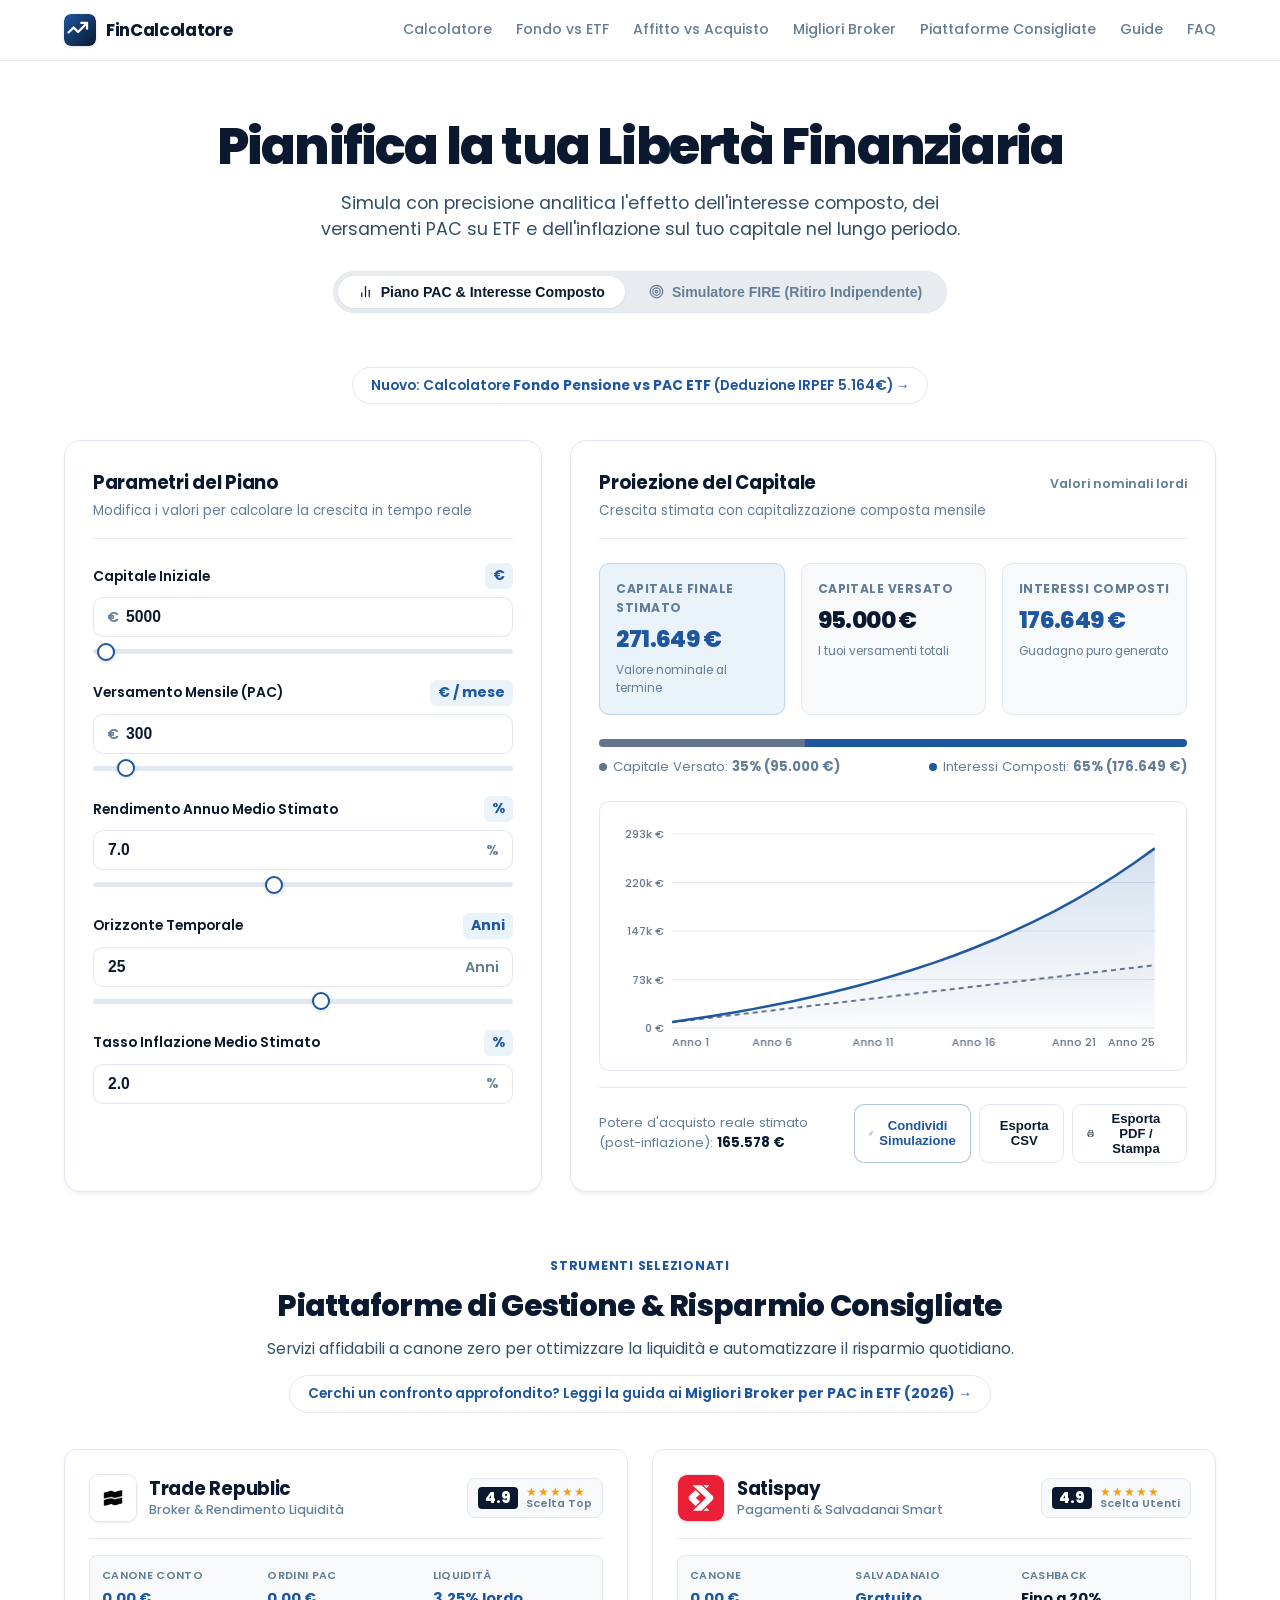
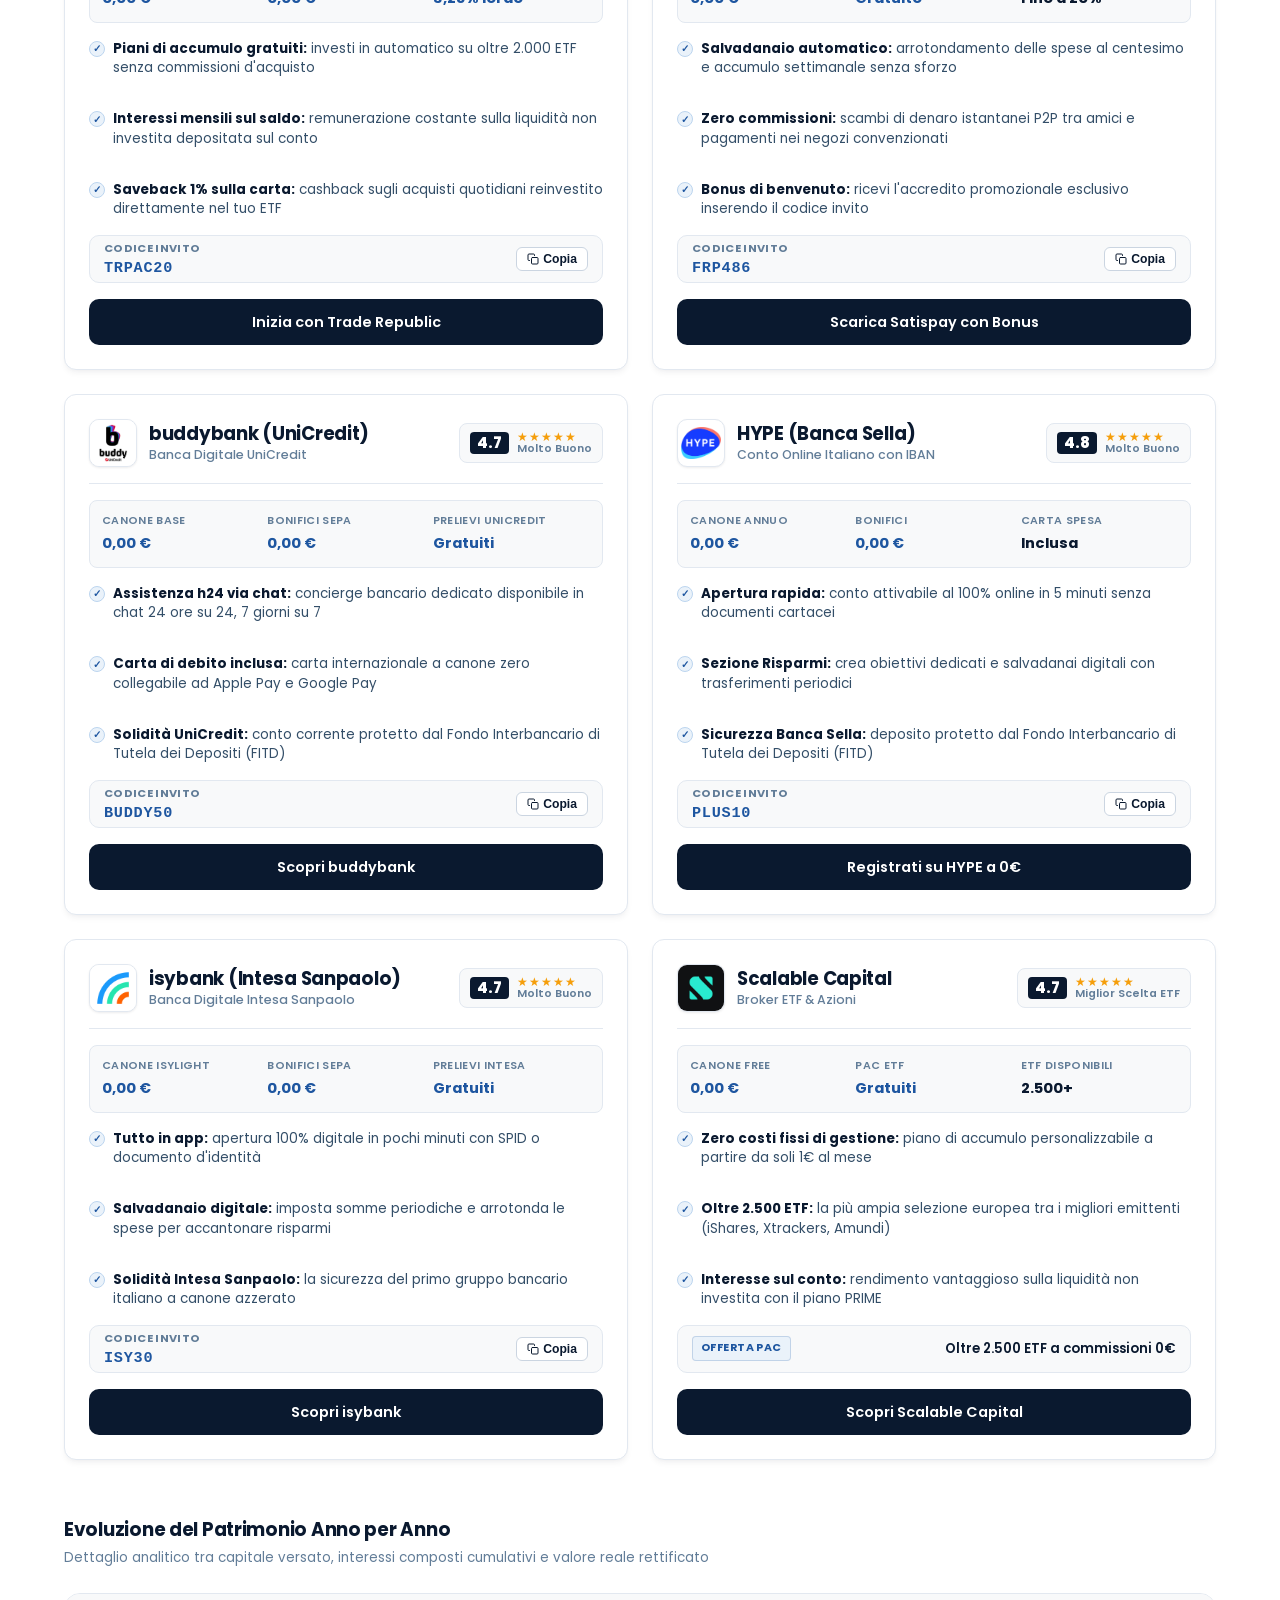
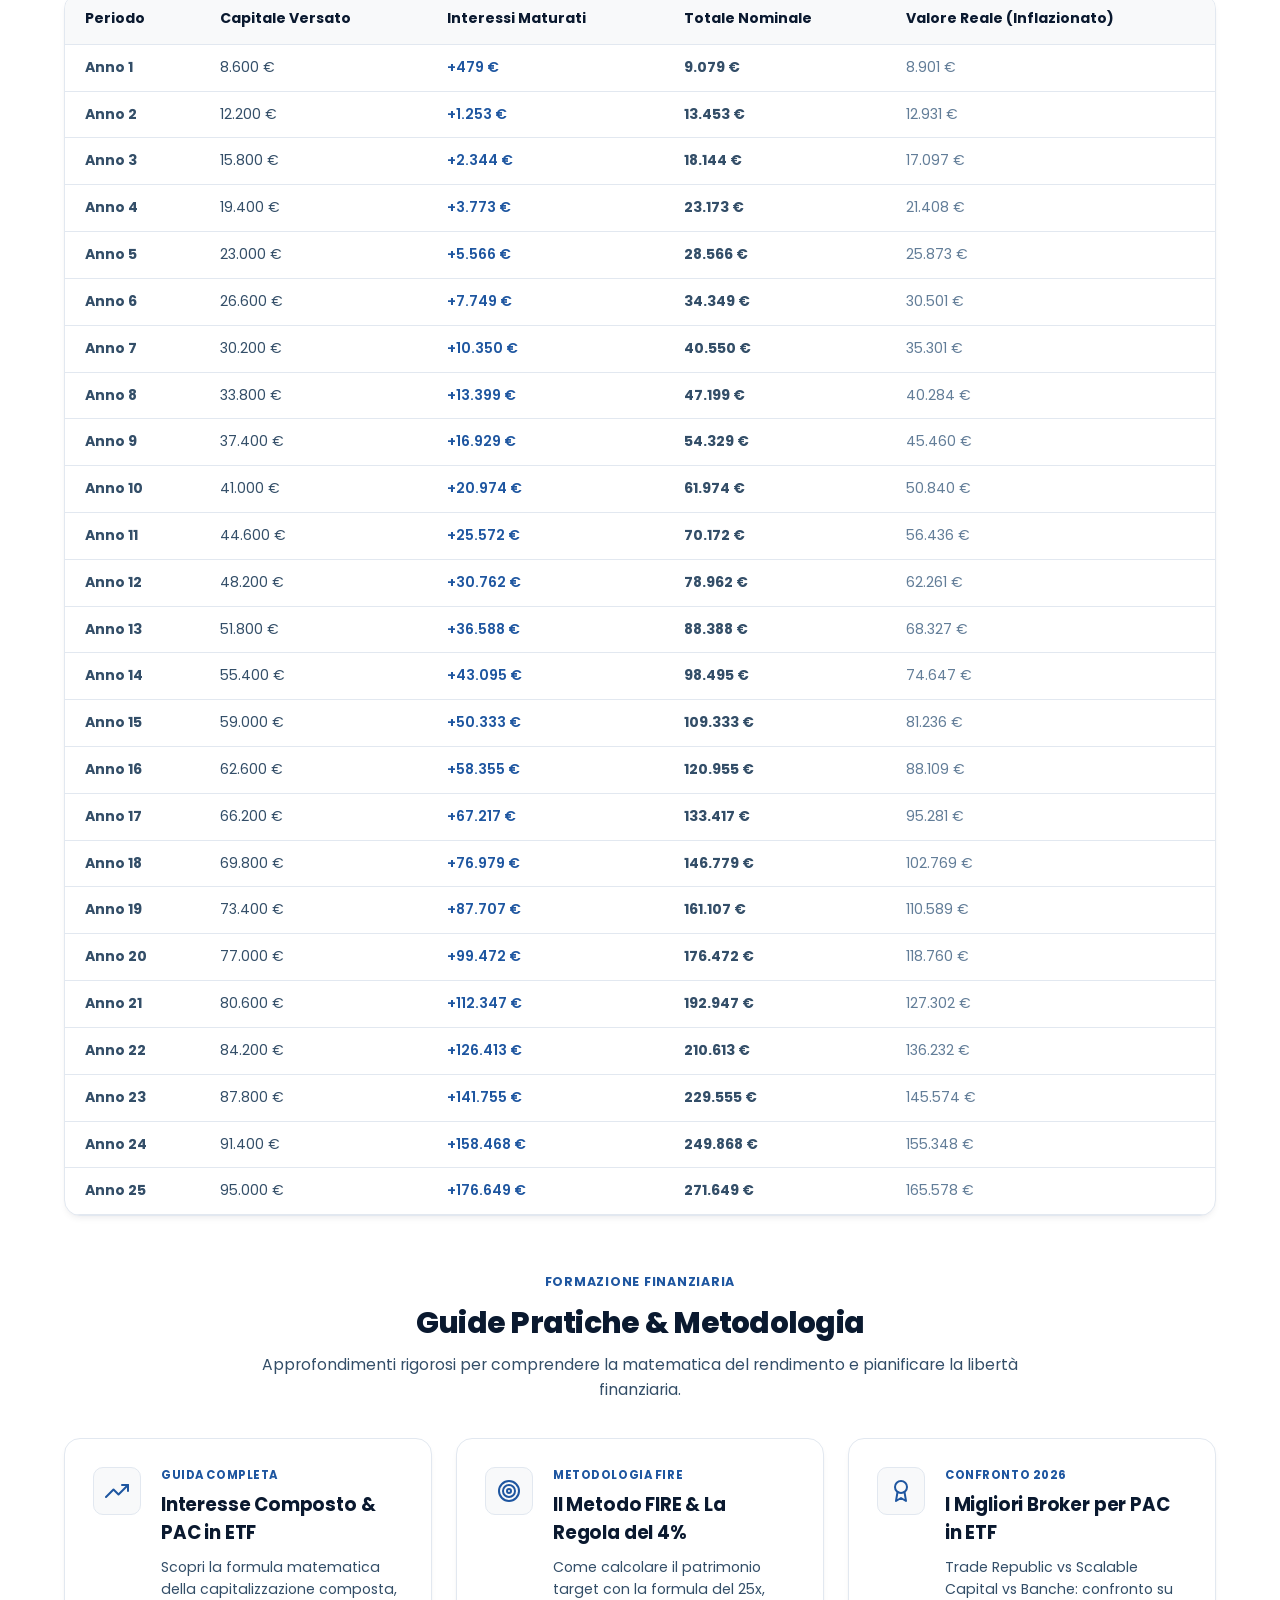
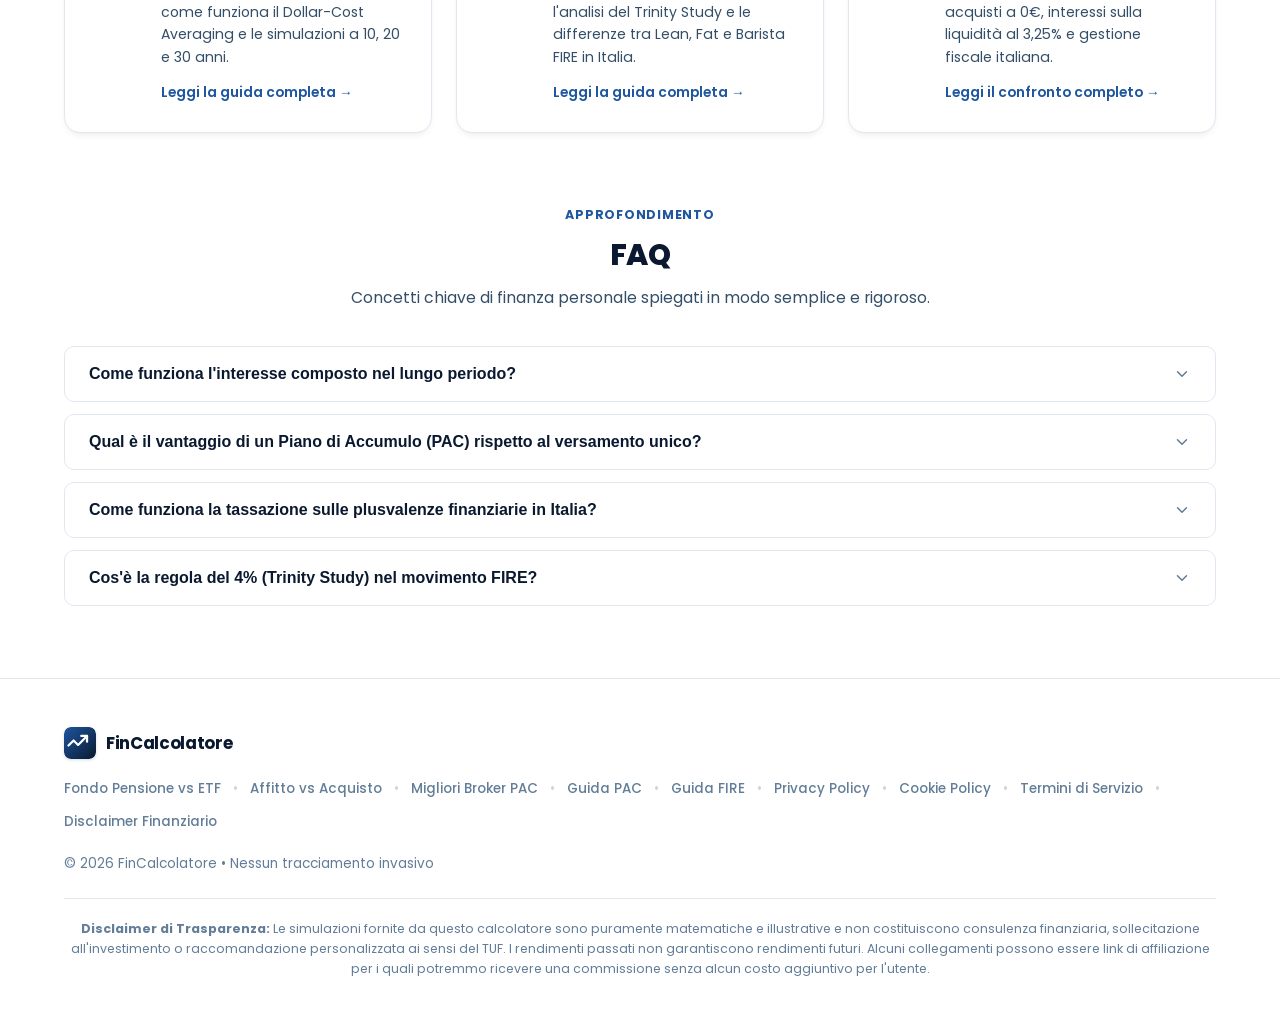
==== commit 8475ca58: "Feat(fire): Cap capitale a 500k, selettore orizzonte temporale con SWR dinamico e spiegazione SORR (" ====
--- a/index.html
+++ b/index.html
@@ -83,7 +83,7 @@
   <link rel="preconnect" href="https://fonts.gstatic.com" crossorigin>
   <link href="https://fonts.googleapis.com/css2?family=Poppins:ital,wght@0,300;0,400;0,500;0,600;0,700;0,800;1,400;1,600&display=swap" rel="stylesheet">
   <link rel="icon" type="image/svg+xml" href="assets/logos/fincalcolatore.svg">
-  <link rel="stylesheet" href="style.css?v=4.0">
+  <link rel="stylesheet" href="style.css?v=4.3">
 </head>
 <body>
 
@@ -223,7 +223,7 @@
                 <span class="input-prefix">€</span>
                 <input type="number" id="initialCapital" class="text-input has-prefix tabular-nums" value="5000" min="0" step="500">
               </div>
-              <input type="range" id="initialCapitalRange" class="range-slider" min="0" max="100000" step="500" value="5000">
+              <input type="range" id="initialCapitalRange" class="range-slider" min="0" max="500000" step="1000" value="5000">
             </div>
 
             <!-- Versamento Mensile PAC -->
@@ -390,13 +390,38 @@
               </div>
             </div>
 
+            <!-- Selettore Orizzonte Temporale del Ritiro -->
+            <div class="form-group">
+              <div class="label-row">
+                <label class="input-label">Orizzonte Temporale del Ritiro</label>
+                <span class="input-val-tag" id="horizonLabelTag">30 Anni</span>
+              </div>
+              <div class="horizon-pills-wrap" id="horizonPills">
+                <button type="button" class="horizon-pill-btn active" data-swr="4.0" data-years="30">
+                  <span>30 Anni (Trinity)</span>
+                  <span class="horizon-pill-swr">4.0%</span>
+                </button>
+                <button type="button" class="horizon-pill-btn" data-swr="3.5" data-years="40">
+                  <span>40 Anni (FIRE)</span>
+                  <span class="horizon-pill-swr">3.5%</span>
+                </button>
+                <button type="button" class="horizon-pill-btn" data-swr="3.2" data-years="50">
+                  <span>50+ Anni (Ultra-sicuro)</span>
+                  <span class="horizon-pill-swr">3.2%</span>
+                </button>
+              </div>
+            </div>
+
             <div class="form-group" style="margin-bottom: 0;">
               <div class="label-row">
-                <label for="fireSwr" class="input-label">Tasso di Prelievo Sostenibile (Regola del 4% - SWR)</label>
+                <label for="fireSwr" class="input-label">Tasso di Prelievo Sostenibile (SWR Personalizzato)</label>
                 <span class="input-val-tag">%</span>
               </div>
               <div class="input-field-wrapper">
-                <input type="number" id="fireSwr" class="text-input tabular-nums" value="4.0" min="2.5" max="6.0" step="0.1">
+                <input type="number" id="fireSwr" class="text-input tabular-nums" value="4.0" min="2.0" max="6.0" step="0.1">
+              </div>
+              <div style="font-size: 0.76rem; color: var(--text-muted); margin-top: 6px;">
+                Seleziona uno scaglione sopra o digita liberamente la percentuale.
               </div>
             </div>
           </div>
@@ -412,7 +437,7 @@
             <div class="kpi-stat-card featured">
               <div class="kpi-stat-label">FIRE Number Necessario</div>
               <div class="kpi-stat-val emerald tabular-nums" id="fireNumberKpi">€ 450.000</div>
-              <div class="kpi-stat-sub">25x le tue spese annuali</div>
+              <div class="kpi-stat-sub" id="fireMultiplierSub">25.0x le tue spese annuali</div>
             </div>
             <div class="kpi-stat-card">
               <div class="kpi-stat-label">Tempo Stimato al Target</div>
@@ -426,8 +451,23 @@
             </div>
           </div>
 
-          <div style="background: var(--bg-subtle); padding: 16px; border-radius: var(--radius-md); border: 1px solid var(--border-light); font-size: 0.86rem; color: var(--text-body); line-height: 1.5;">
+          <div style="background: var(--bg-subtle); padding: 14px 16px; border-radius: var(--radius-md); border: 1px solid var(--border-light); font-size: 0.85rem; color: var(--text-body); line-height: 1.5;">
             <strong>Nota di ottimizzazione:</strong> Incrementare il risparmio mensile o ridurre le spese previste produce un duplice effetto: abbassa la cifra necessaria per il ritiro e accorcia significativamente gli anni di accumulo.
+          </div>
+
+          <!-- Callout Rischio di Sequenza dei Rendimenti (SORR) -->
+          <div class="sorr-callout-card">
+            <div class="sorr-callout-header">
+              <svg width="18" height="18" viewBox="0 0 24 24" fill="none" stroke="currentColor" stroke-width="2" stroke-linecap="round" stroke-linejoin="round">
+                <circle cx="12" cy="12" r="10"></circle>
+                <line x1="12" y1="8" x2="12" y2="12"></line>
+                <line x1="12" y1="16" x2="12.01" y2="16"></line>
+              </svg>
+              <span>Rischio di Sequenza dei Rendimenti (SORR) & Regola del 4%</span>
+            </div>
+            <p style="margin: 0;">
+              La celebre <em>Regola del 4%</em> (Trinity Study) è nata su dati USA per un orizzonte di <strong>30 anni</strong>. Nel FIRE anticipato (es. a 40 o 50 anni), il rischio principale non è il rendimento medio trentennale, ma l'<strong>ordine in cui arrivano i rendimenti nei primi anni di rendita</strong>: un crollo prolungato all'inizio del decumulo intacca il capitale irreversibilmente. Per orizzonti di 40–50 anni o per assorbire la tassazione italiana (26%), gli esperti consigliano un prelievo prudenziale tra il <strong>3,2% e il 3,5%</strong>.
+            </p>
           </div>
 
           <!-- Actions Row FIRE -->
@@ -1072,7 +1112,7 @@
 
   <!-- Script di configurazione e logica di calcolo -->
   <script src="config.js?v=2.6"></script>
-  <script src="app.js?v=3.2"></script>
+  <script src="app.js?v=4.3"></script>
   <script src="nav.js?v=1.2"></script>
 </body>
 </html>
--- a/style.css
+++ b/style.css
@@ -234,6 +234,35 @@
   font-variant-numeric: tabular-nums;
 }
 
+/* Liste editoriali standard e rientro elenchi puntati */
+ul:not([class]),
+ol:not([class]) {
+  padding-left: 26px;
+  margin: 14px 0 18px 0;
+  list-style-position: outside;
+}
+
+ul:not([class]) li,
+ol:not([class]) li {
+  margin-bottom: 10px;
+  line-height: 1.68;
+}
+
+ul:not([class]) li:last-child,
+ol:not([class]) li:last-child {
+  margin-bottom: 0;
+}
+
+ul:not([class]) li::marker {
+  color: var(--accent-primary);
+  font-size: 1.05em;
+}
+
+ol:not([class]) li::marker {
+  color: var(--accent-primary);
+  font-weight: 700;
+}
+
 /* Layout Container */
 .container {
   width: 100%;
@@ -796,6 +825,59 @@
 }
 
 #wealthChart {
+  width: 100% !important;
+  height: 100% !important;
+  display: block;
+}
+
+/* Chart Card Headers, Legends & Canvas Containers */
+.chart-card-header {
+  display: flex;
+  justify-content: space-between;
+  align-items: center;
+  margin-bottom: 16px;
+  flex-wrap: wrap;
+  gap: 12px;
+}
+
+.chart-card-title {
+  font-size: 1.05rem;
+  font-weight: 700;
+  color: var(--text-heading);
+  margin: 0;
+  letter-spacing: -0.01em;
+}
+
+.chart-legend-wrap {
+  display: flex;
+  flex-wrap: wrap;
+  align-items: center;
+  gap: 12px;
+  font-size: 0.82rem;
+  font-weight: 600;
+}
+
+.chart-legend-item {
+  display: inline-flex;
+  align-items: center;
+  gap: 6px;
+  white-space: nowrap;
+}
+
+.chart-legend-dot {
+  width: 10px;
+  height: 10px;
+  border-radius: 50%;
+  flex-shrink: 0;
+}
+
+.chart-canvas-container {
+  width: 100%;
+  height: 320px;
+  position: relative;
+}
+
+.chart-canvas-container canvas {
   width: 100% !important;
   height: 100% !important;
   display: block;
@@ -1478,9 +1560,14 @@
   margin-bottom: 12px;
 }
 
-.legal-article ul {
-  padding-left: 20px;
-  margin-bottom: 16px;
+.legal-article ul,
+.legal-article ol {
+  padding-left: 26px;
+  margin-bottom: 18px;
+}
+
+.legal-article li::marker {
+  color: var(--accent-primary);
 }
 
 .legal-lead-text {
@@ -1977,6 +2064,21 @@
     padding: 8px;
   }
 
+  .chart-card-header {
+    flex-direction: column;
+    align-items: flex-start;
+    gap: 8px;
+  }
+
+  .chart-legend-wrap {
+    width: 100%;
+    gap: 8px 14px;
+  }
+
+  .chart-canvas-container {
+    height: 280px;
+  }
+
   /* Toolbar Azioni e Bottoni (Condividi, CSV, PDF): Stack verticale a tutta larghezza */
   .dashboard-actions-row {
     flex-direction: column;
@@ -2114,6 +2216,12 @@
 @media (max-width: 480px) {
   .navbar .container {
     padding: 0 20px;
+  }
+
+  .card,
+  .calculator-card,
+  .chart-card {
+    padding: 16px 12px;
   }
 
 
@@ -2381,6 +2489,36 @@
   }
 }
 
+/* Liste puntate nei dettagli broker */
+.broker-detail-card ul {
+  padding-left: 28px;
+  margin: 16px 0 22px 0;
+  list-style-type: disc;
+  list-style-position: outside;
+}
+
+.broker-detail-card ul li {
+  margin-bottom: 12px;
+  line-height: 1.68;
+  color: var(--text-body);
+  padding-left: 4px;
+}
+
+.broker-detail-card ul li:last-child {
+  margin-bottom: 0;
+}
+
+.broker-detail-card ul li::marker {
+  color: var(--accent-primary);
+  font-size: 1.1em;
+}
+
+@media (max-width: 600px) {
+  .broker-detail-card ul {
+    padding-left: 22px;
+  }
+}
+
 .broker-detail-header {
   display: flex;
   align-items: center;
@@ -2401,21 +2539,26 @@
 .broker-detail-logo {
   width: 52px;
   height: 52px;
-  border-radius: var(--radius-md);
-  background: var(--bg-subtle);
+  min-width: 52px;
+  max-width: 52px;
+  aspect-ratio: 1 / 1;
+  border-radius: 12px;
+  background: #ffffff;
   border: 1px solid var(--border-light);
   display: flex;
   align-items: center;
   justify-content: center;
   overflow: hidden;
-  padding: 6px;
+  padding: 0;
   flex-shrink: 0;
+  box-shadow: var(--shadow-subtle);
 }
 
 .broker-detail-logo img {
   width: 100%;
   height: 100%;
   object-fit: contain;
+  display: block;
 }
 
 .broker-detail-name {
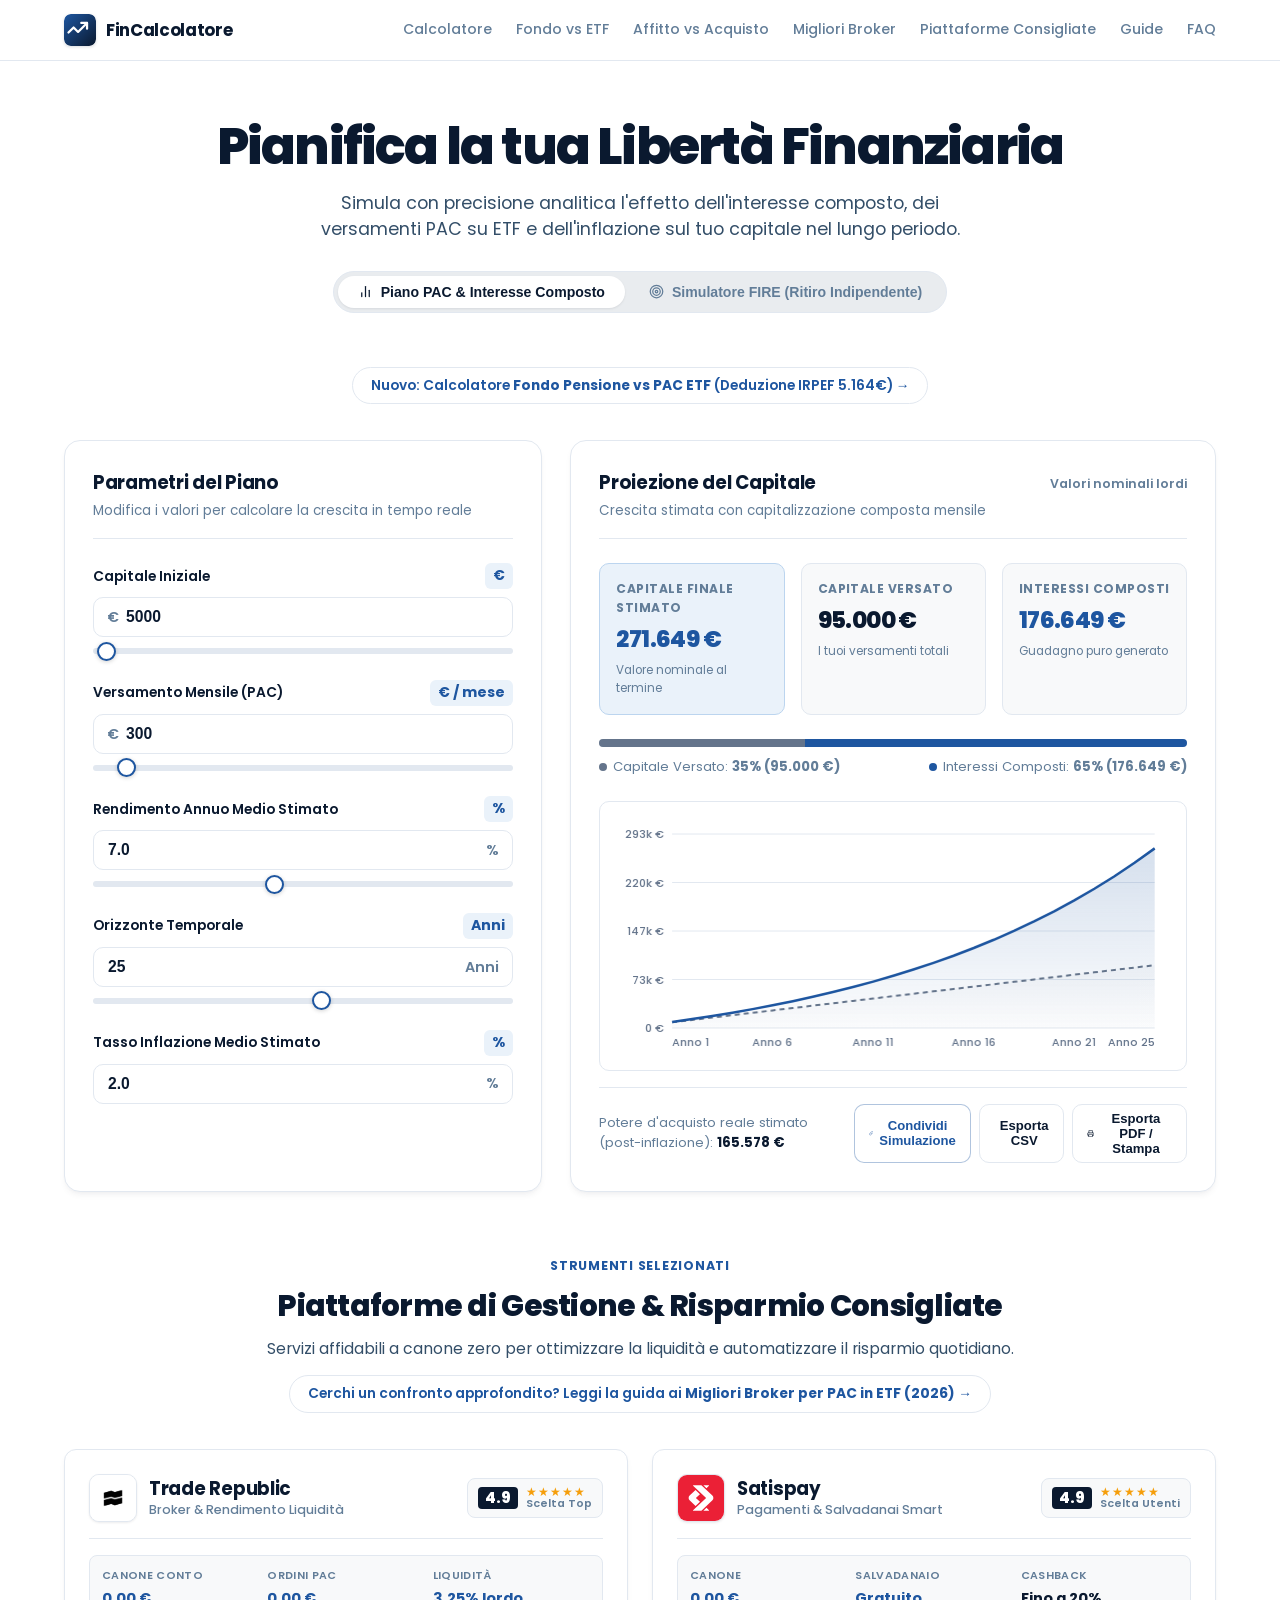
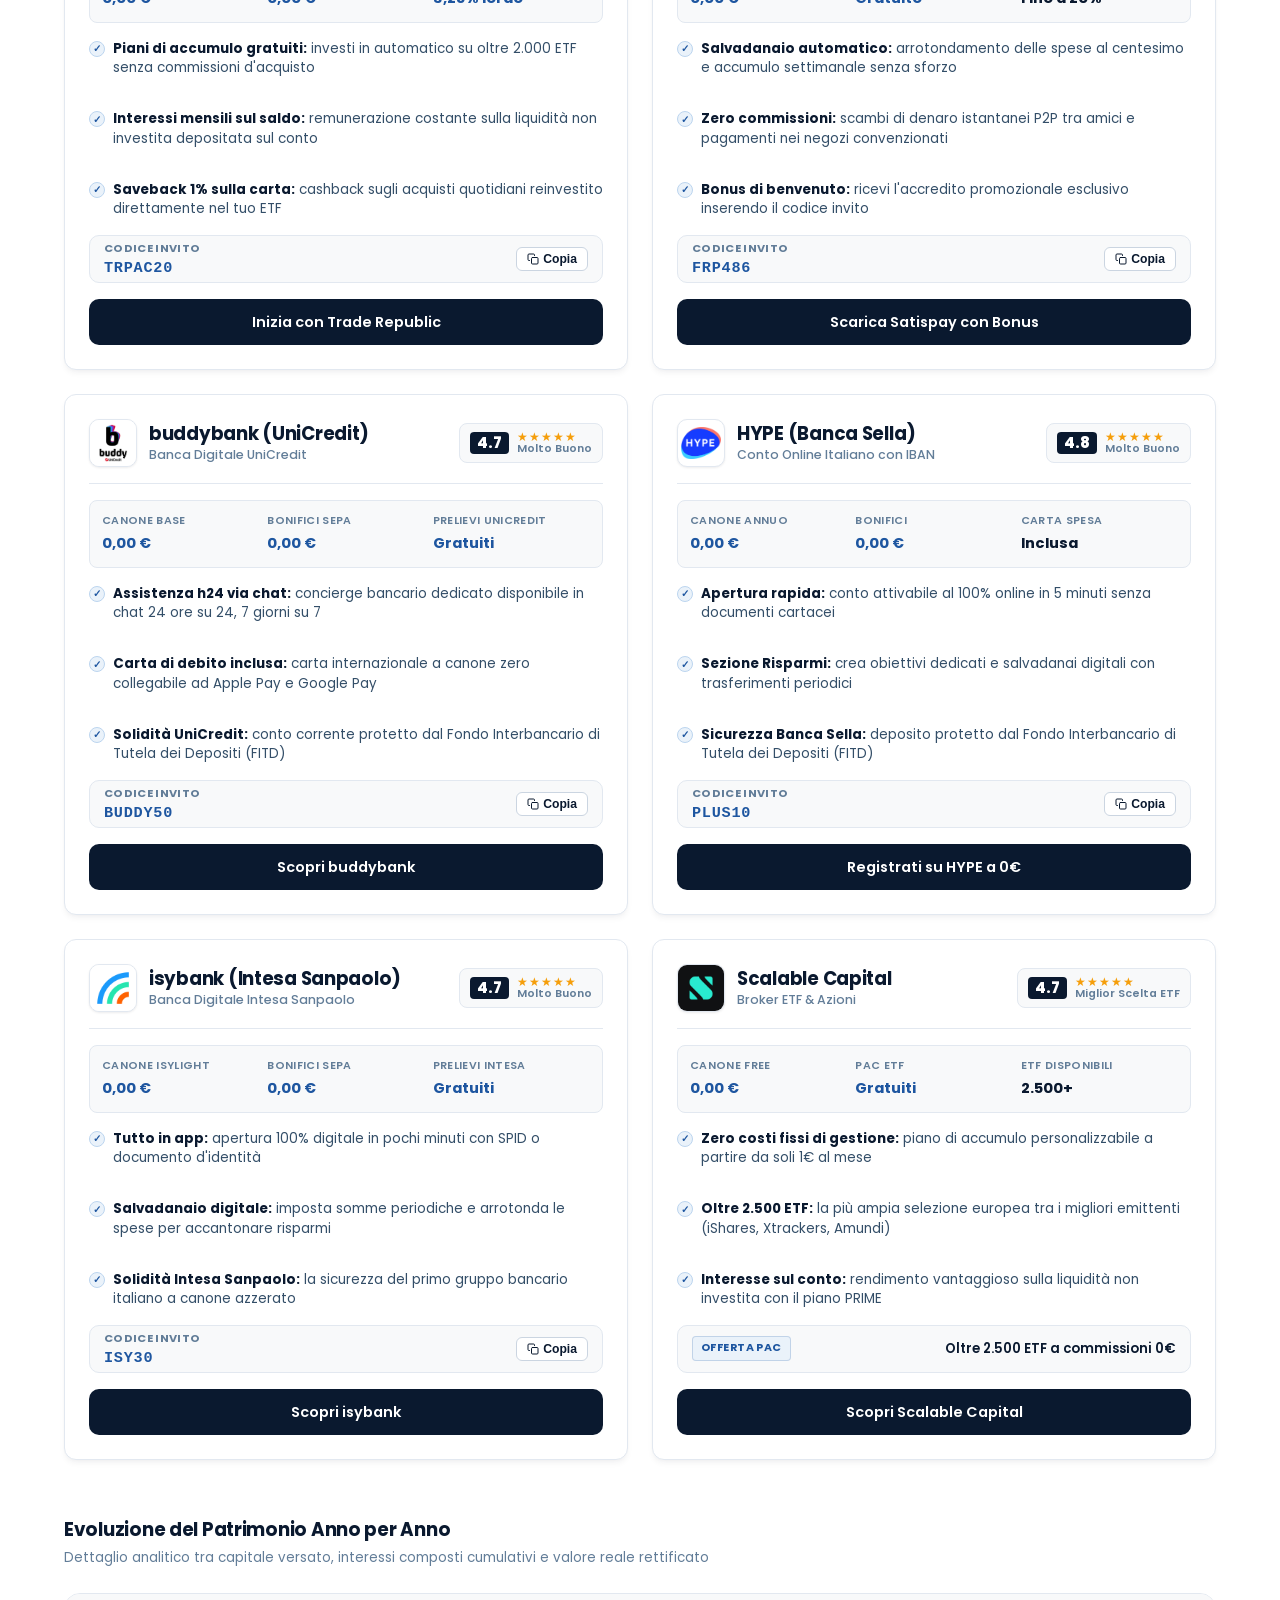
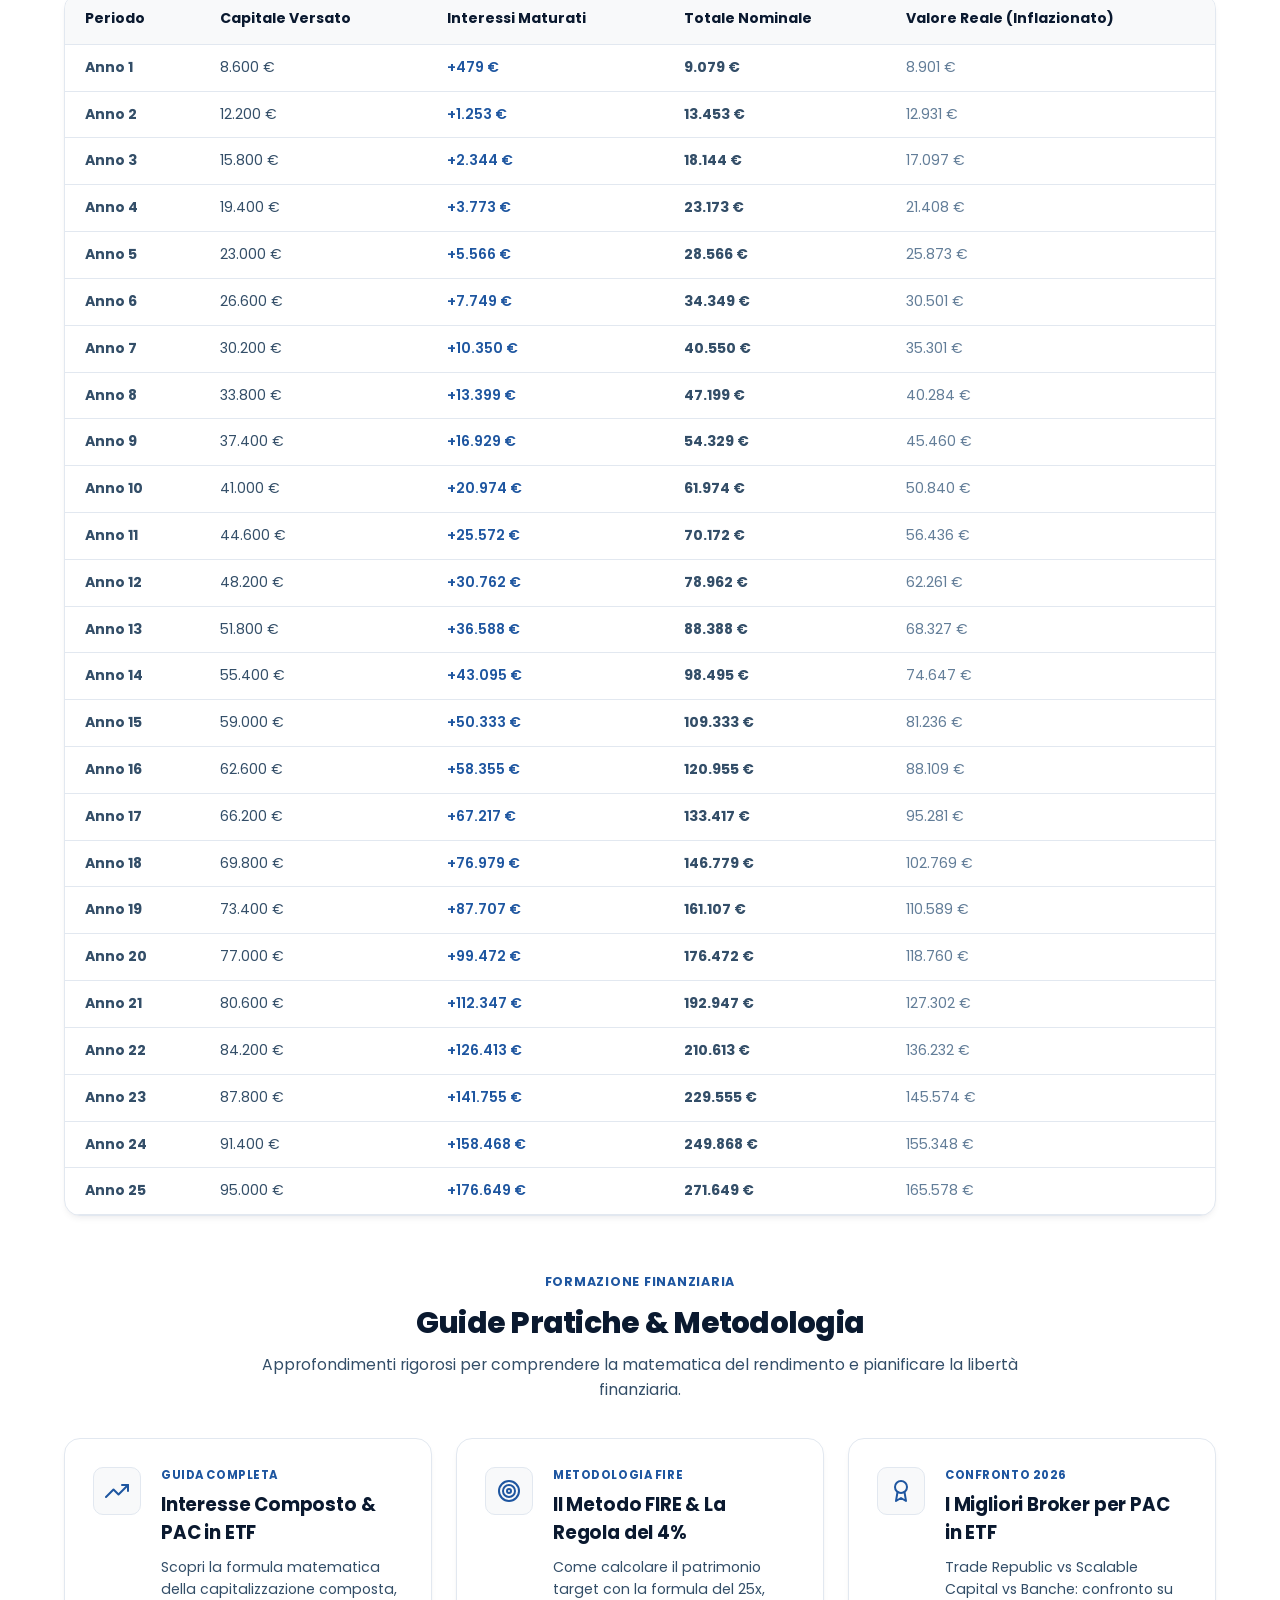
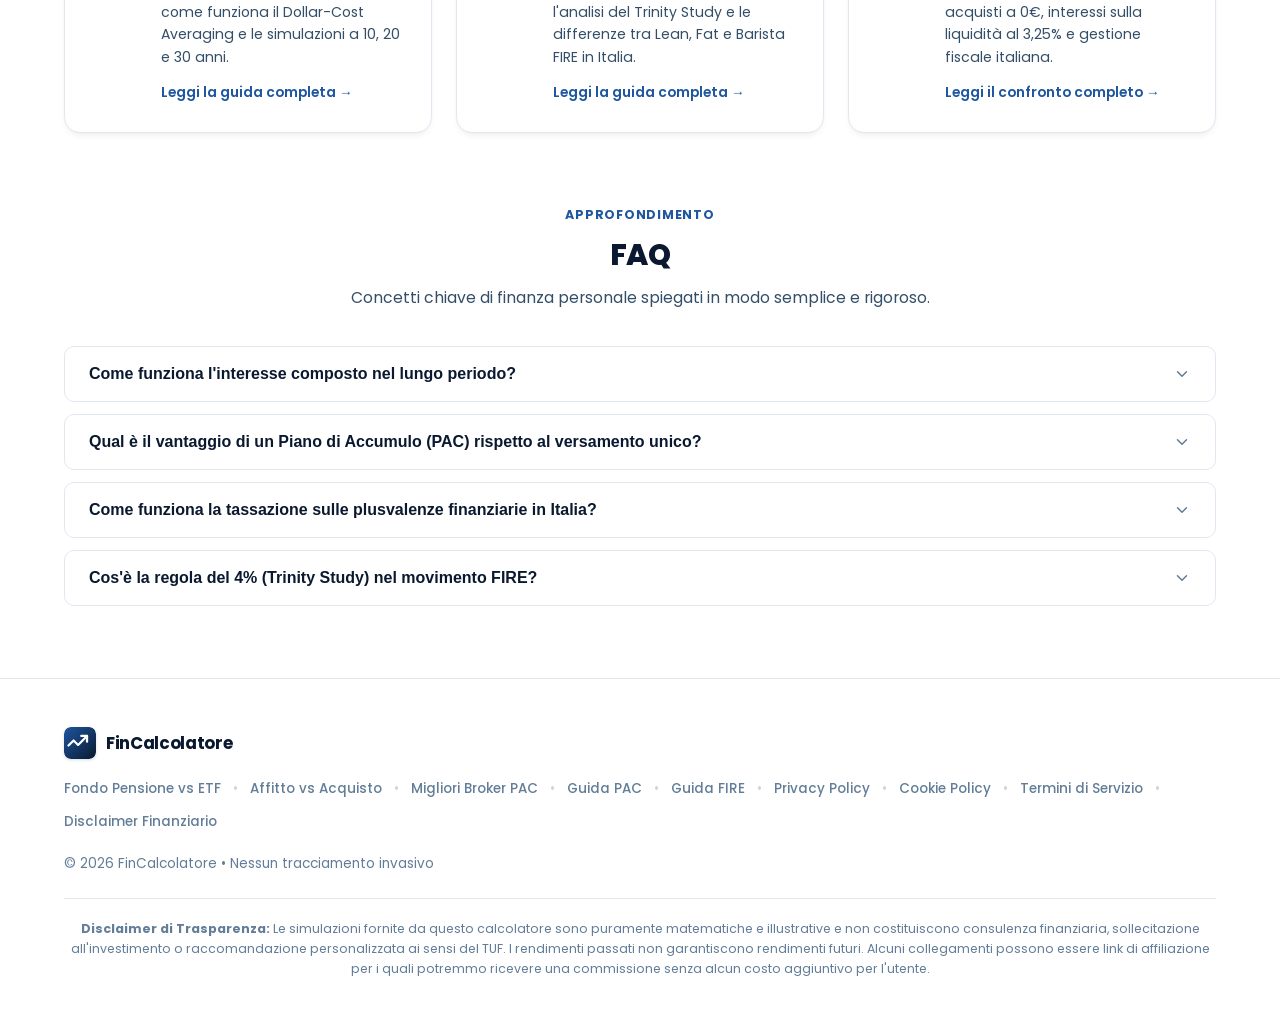
==== commit 8bf9ce6b: "Style(ui): Uniformato design slider e input in Fondo Pensione e Affitto vs Acquisto allo stile PAC (" ====
--- a/index.html
+++ b/index.html
@@ -83,25 +83,25 @@
   <link rel="preconnect" href="https://fonts.gstatic.com" crossorigin>
   <link href="https://fonts.googleapis.com/css2?family=Poppins:ital,wght@0,300;0,400;0,500;0,600;0,700;0,800;1,400;1,600&display=swap" rel="stylesheet">
   <link rel="icon" type="image/svg+xml" href="assets/logos/fincalcolatore.svg">
-  <link rel="stylesheet" href="style.css?v=4.3">
+  <link rel="stylesheet" href="style.css?v=4.5">
 </head>
 <body>
 
   <!-- Navbar: Stile Stripe minimal -->
   <nav class="navbar">
     <div class="container nav-content">
-      <a href="#" class="brand-logo">
+      <a href="index.html" class="brand-logo">
         <img src="assets/logos/fincalcolatore.svg" alt="Logo FinCalcolatore" width="32" height="32" class="brand-logo-img">
         <span class="brand-title">FinCalcolatore</span>
       </a>
       <div class="nav-links">
-        <a href="#calcolatore" class="nav-link">Calcolatore</a>
+        <a href="index.html" class="nav-link active">Calcolatore</a>
         <a href="fondo-pensione-vs-etf.html" class="nav-link">Fondo vs ETF</a>
         <a href="affitto-vs-acquisto.html" class="nav-link">Affitto vs Acquisto</a>
         <a href="migliori-broker-pac-etf-italia.html" class="nav-link">Migliori Broker</a>
-        <a href="#piattaforme" class="nav-link">Piattaforme Consigliate</a>
-        <a href="#guide" class="nav-link">Guide</a>
-        <a href="#guida-faq" class="nav-link">FAQ</a>
+        <a href="index.html#piattaforme" class="nav-link">Piattaforme Consigliate</a>
+        <a href="index.html#guide" class="nav-link">Guide</a>
+        <a href="index.html#guida-faq" class="nav-link">FAQ</a>
       </div>
 
       <!-- Hamburger Button (Mobile only) -->
@@ -1113,6 +1113,6 @@
   <!-- Script di configurazione e logica di calcolo -->
   <script src="config.js?v=2.6"></script>
   <script src="app.js?v=4.3"></script>
-  <script src="nav.js?v=1.2"></script>
+  <script src="nav.js?v=1.3"></script>
 </body>
 </html>
--- a/style.css
+++ b/style.css
@@ -653,35 +653,70 @@
   box-shadow: 0 0 0 3px rgba(30, 86, 160, 0.18);
 }
 
-/* Range Sliders */
+/* Range Sliders Moderni & Cross-Browser */
 .range-slider {
   width: 100%;
-  height: 5px;
+  height: 6px;
   -webkit-appearance: none;
   appearance: none;
   background: var(--border-light);
-  border-radius: 4px;
+  border-radius: var(--radius-pill);
   outline: none;
   margin-top: 10px;
   cursor: pointer;
+  transition: background 0.2s ease;
+}
+
+.range-slider:focus-visible {
+  outline: 2px solid var(--accent-primary);
+  outline-offset: 3px;
 }
 
 .range-slider::-webkit-slider-thumb {
   -webkit-appearance: none;
   appearance: none;
-  width: 18px;
-  height: 18px;
+  width: 19px;
+  height: 19px;
   border-radius: 50%;
   background: var(--slider-thumb-bg);
-  border: 2px solid var(--accent-primary);
-  box-shadow: 0 1px 4px rgba(0, 0, 0, 0.15);
+  border: 2.5px solid var(--accent-primary);
+  box-shadow: 0 1px 4px rgba(0, 0, 0, 0.18), 0 0 0 0 rgba(14, 165, 233, 0);
   cursor: pointer;
-  transition: transform 0.15s ease;
+  transition: transform 0.15s cubic-bezier(0.4, 0, 0.2, 1), border-color 0.15s ease, box-shadow 0.15s ease;
 }
 
 .range-slider::-webkit-slider-thumb:hover {
-  transform: scale(1.15);
+  transform: scale(1.18);
   border-color: var(--accent-primary-hover);
+  box-shadow: 0 2px 8px rgba(0, 0, 0, 0.2), 0 0 0 4px rgba(14, 165, 233, 0.18);
+}
+
+.range-slider::-webkit-slider-thumb:active {
+  transform: scale(1.22);
+  box-shadow: 0 2px 10px rgba(0, 0, 0, 0.28), 0 0 0 6px rgba(14, 165, 233, 0.28);
+}
+
+.range-slider::-moz-range-thumb {
+  width: 19px;
+  height: 19px;
+  border-radius: 50%;
+  background: var(--slider-thumb-bg);
+  border: 2.5px solid var(--accent-primary);
+  box-shadow: 0 1px 4px rgba(0, 0, 0, 0.18);
+  cursor: pointer;
+  transition: transform 0.15s cubic-bezier(0.4, 0, 0.2, 1), border-color 0.15s ease, box-shadow 0.15s ease;
+}
+
+.range-slider::-moz-range-thumb:hover {
+  transform: scale(1.18);
+  border-color: var(--accent-primary-hover);
+  box-shadow: 0 2px 8px rgba(0, 0, 0, 0.2), 0 0 0 4px rgba(14, 165, 233, 0.18);
+}
+
+.range-slider::-moz-range-track {
+  height: 6px;
+  background: var(--border-light);
+  border-radius: var(--radius-pill);
 }
 
 /* Preset Chips */
@@ -2907,6 +2942,86 @@
   color: var(--text-body);
 }
 
+/* FIRE: Selettore Orizzonte Temporale del Ritiro */
+.horizon-pills-wrap {
+  display: flex;
+  gap: 8px;
+  flex-wrap: wrap;
+  margin-top: 8px;
+}
+
+.horizon-pill-btn {
+  background: var(--bg-subtle);
+  border: 1px solid var(--border-light);
+  border-radius: var(--radius-pill);
+  padding: 7px 14px;
+  font-size: 0.82rem;
+  font-weight: 500;
+  color: var(--text-body);
+  cursor: pointer;
+  transition: var(--transition);
+  display: inline-flex;
+  align-items: center;
+  gap: 6px;
+  user-select: none;
+}
+
+.horizon-pill-btn:hover {
+  border-color: var(--border-medium);
+  color: var(--text-heading);
+}
+
+.horizon-pill-btn.active {
+  background: rgba(14, 165, 233, 0.12);
+  border-color: var(--accent-primary);
+  color: var(--accent-primary);
+  font-weight: 600;
+}
+
+.horizon-pill-swr {
+  font-size: 0.74rem;
+  font-weight: 600;
+  padding: 1px 6px;
+  border-radius: 6px;
+  background: var(--bg-surface);
+  color: var(--text-muted);
+  border: 1px solid var(--border-light);
+  transition: var(--transition);
+}
+
+.horizon-pill-btn.active .horizon-pill-swr {
+  background: var(--accent-primary);
+  color: #ffffff;
+  border-color: var(--accent-primary);
+}
+
+/* Callout Rischio di Sequenza dei Rendimenti (SORR) */
+.sorr-callout-card {
+  background: rgba(14, 165, 233, 0.05);
+  border: 1px solid rgba(14, 165, 233, 0.22);
+  border-radius: var(--radius-md);
+  padding: 16px 18px;
+  margin-top: 18px;
+  font-size: 0.86rem;
+  color: var(--text-body);
+  line-height: 1.55;
+}
+
+.sorr-callout-header {
+  display: flex;
+  align-items: center;
+  gap: 8px;
+  font-weight: 600;
+  color: var(--text-heading);
+  margin-bottom: 8px;
+  font-size: 0.92rem;
+}
+
+.sorr-callout-header svg {
+  color: var(--accent-primary);
+  flex-shrink: 0;
+}
+
 /* ==========================================================================
    PRINT / PDF EXPORT ISOLATION STYLES (SOLO GRAFICO E TABELLA)
    ========================================================================== */
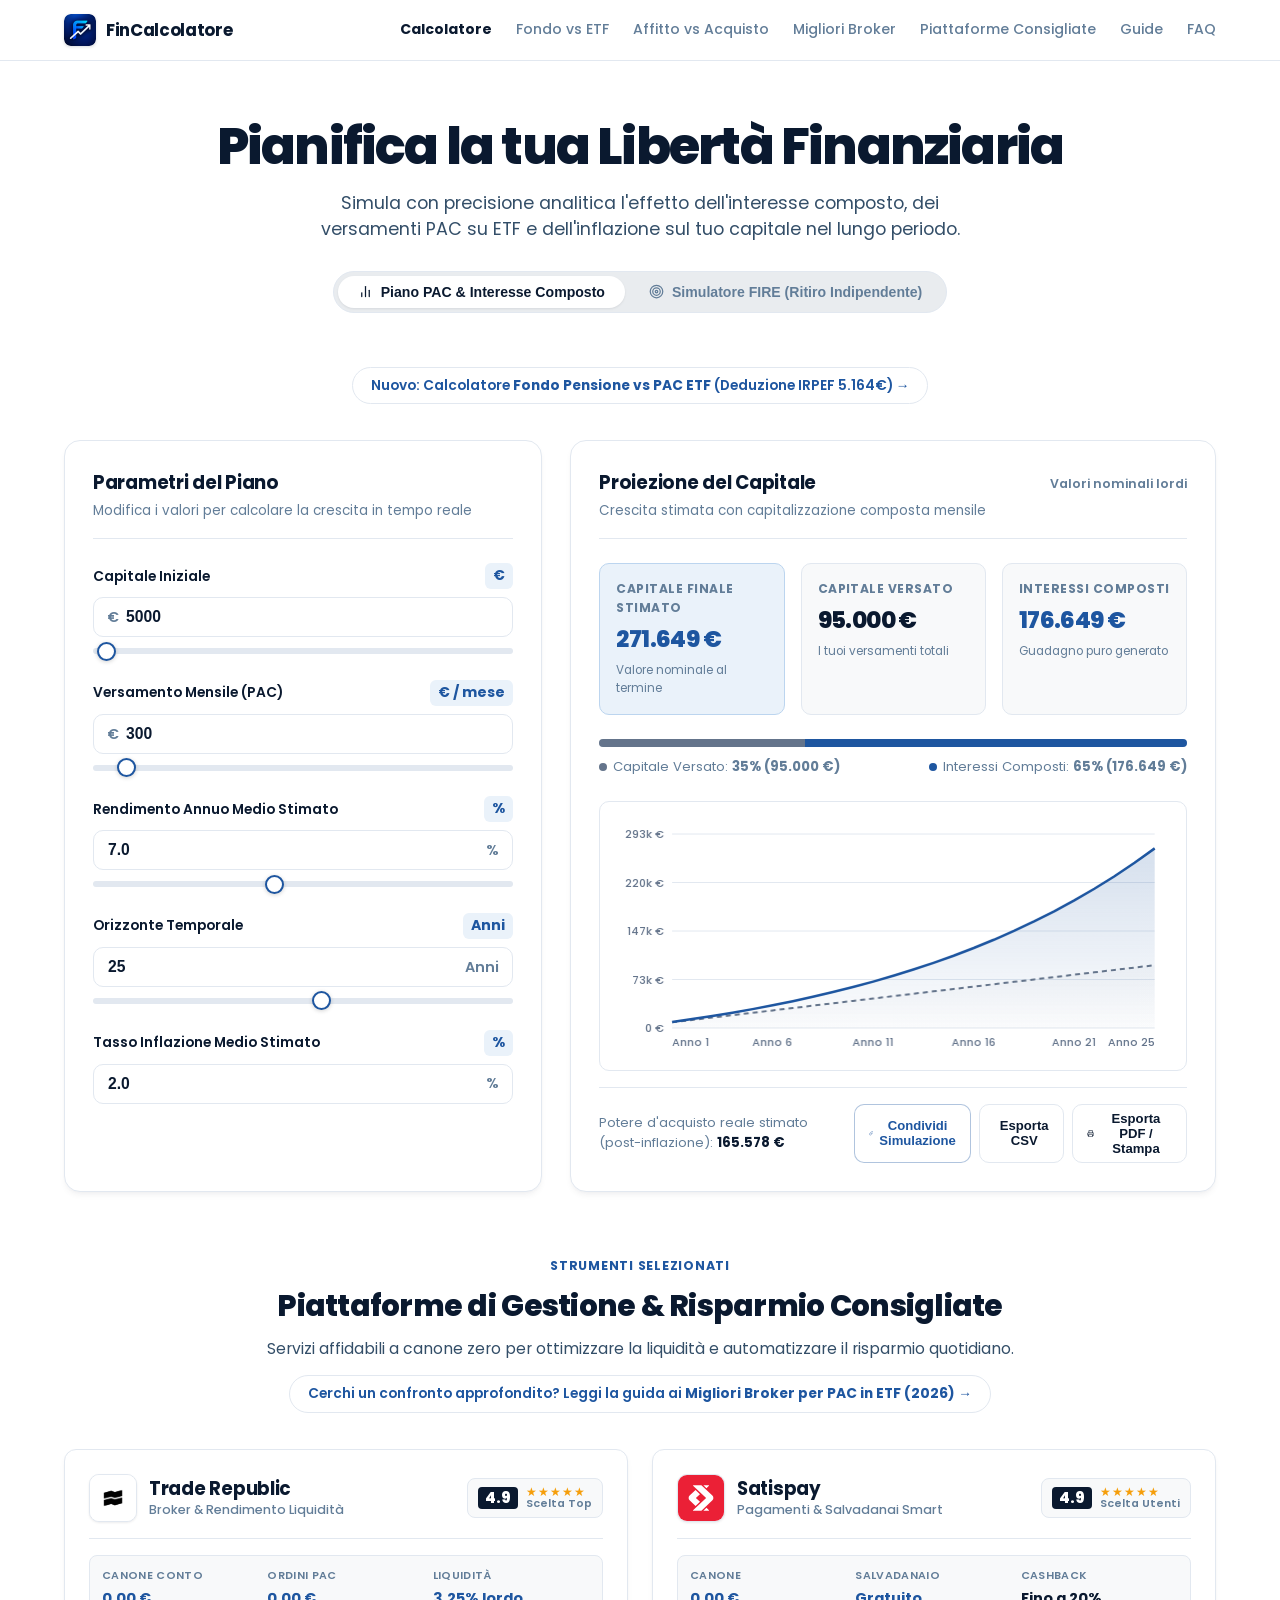
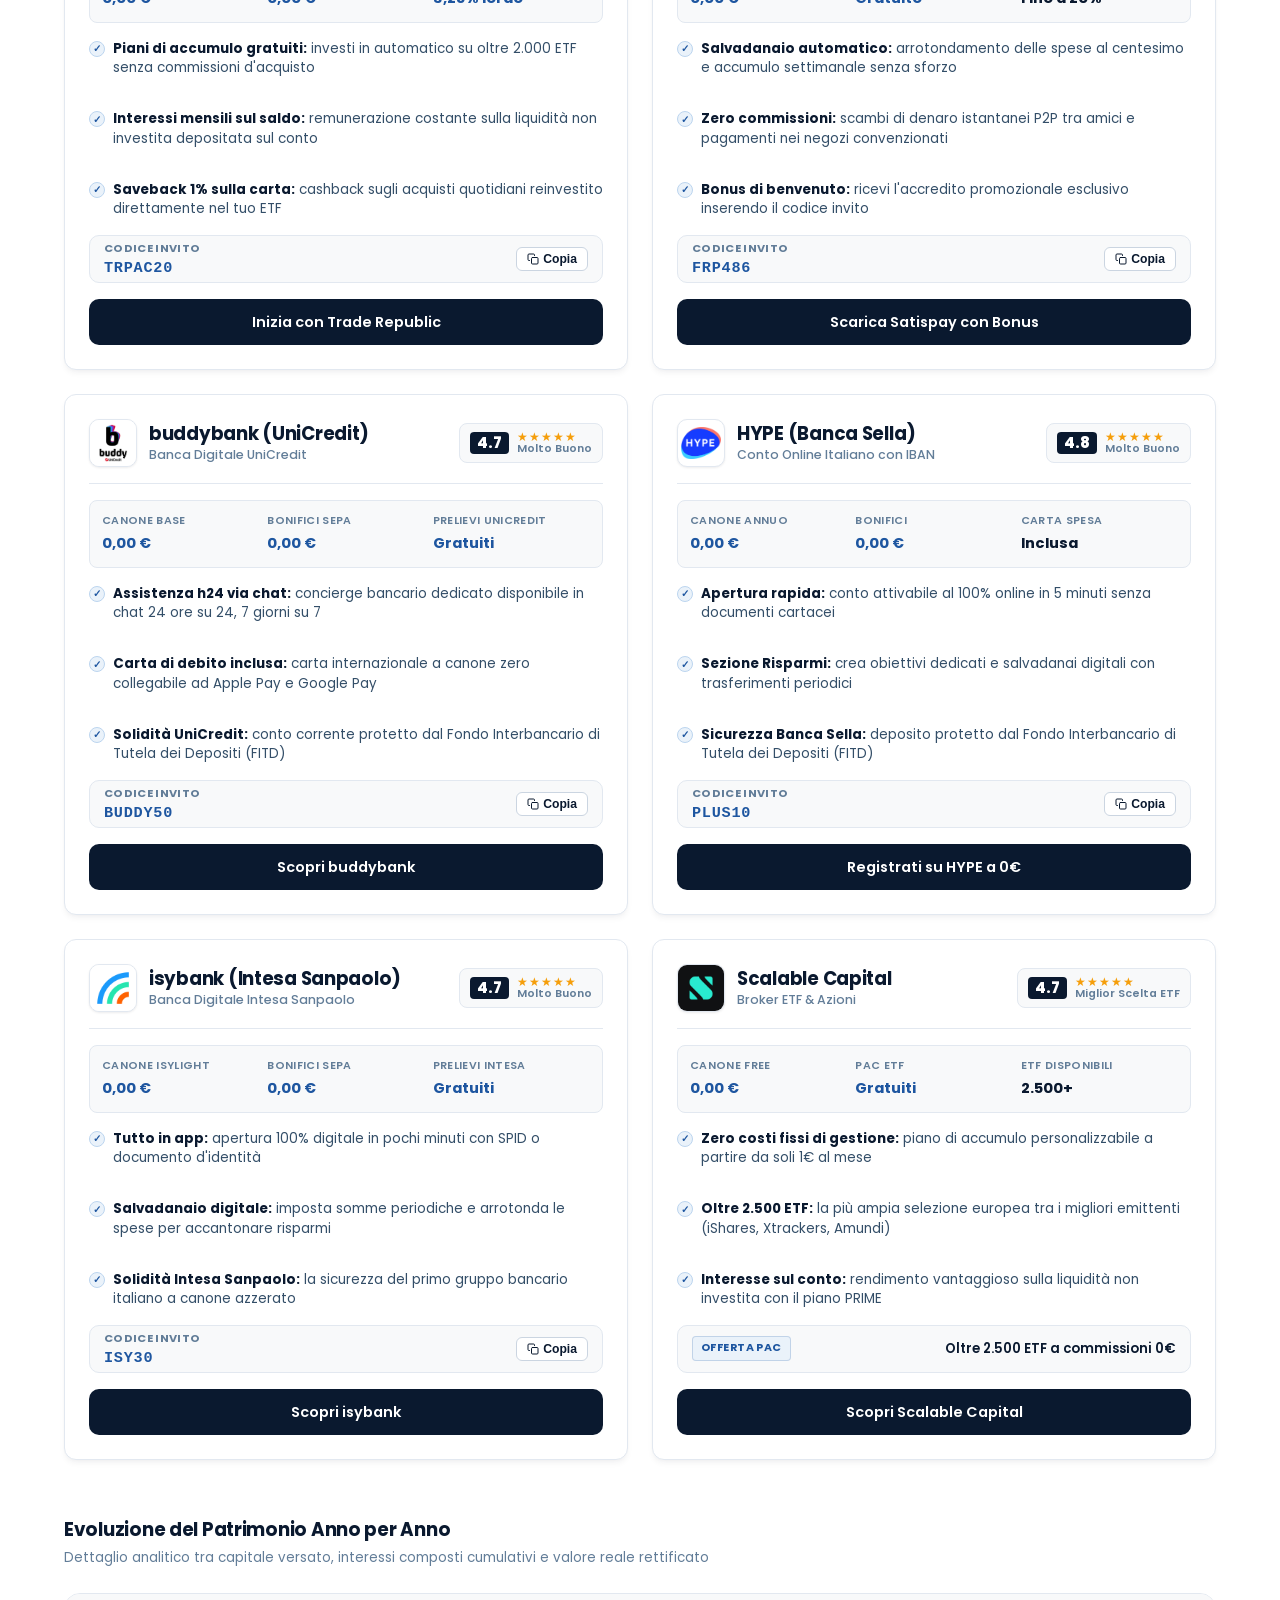
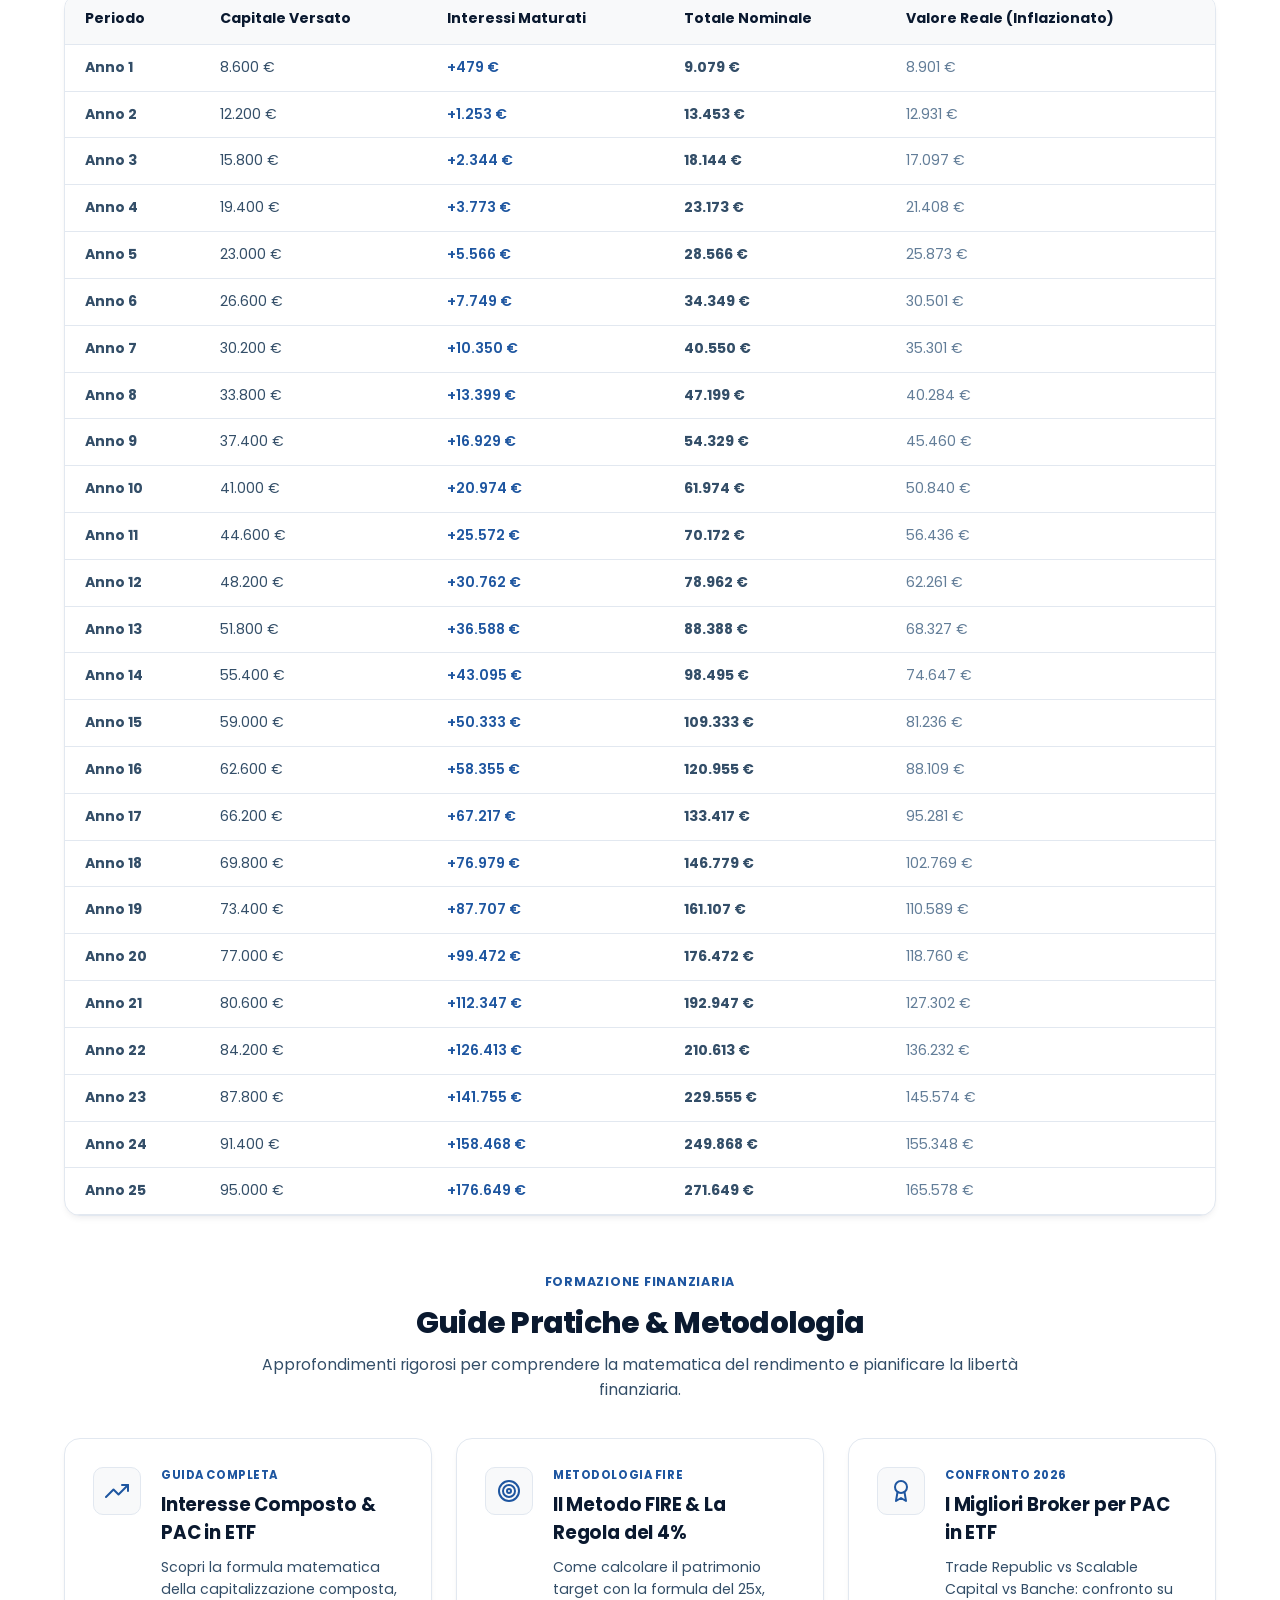
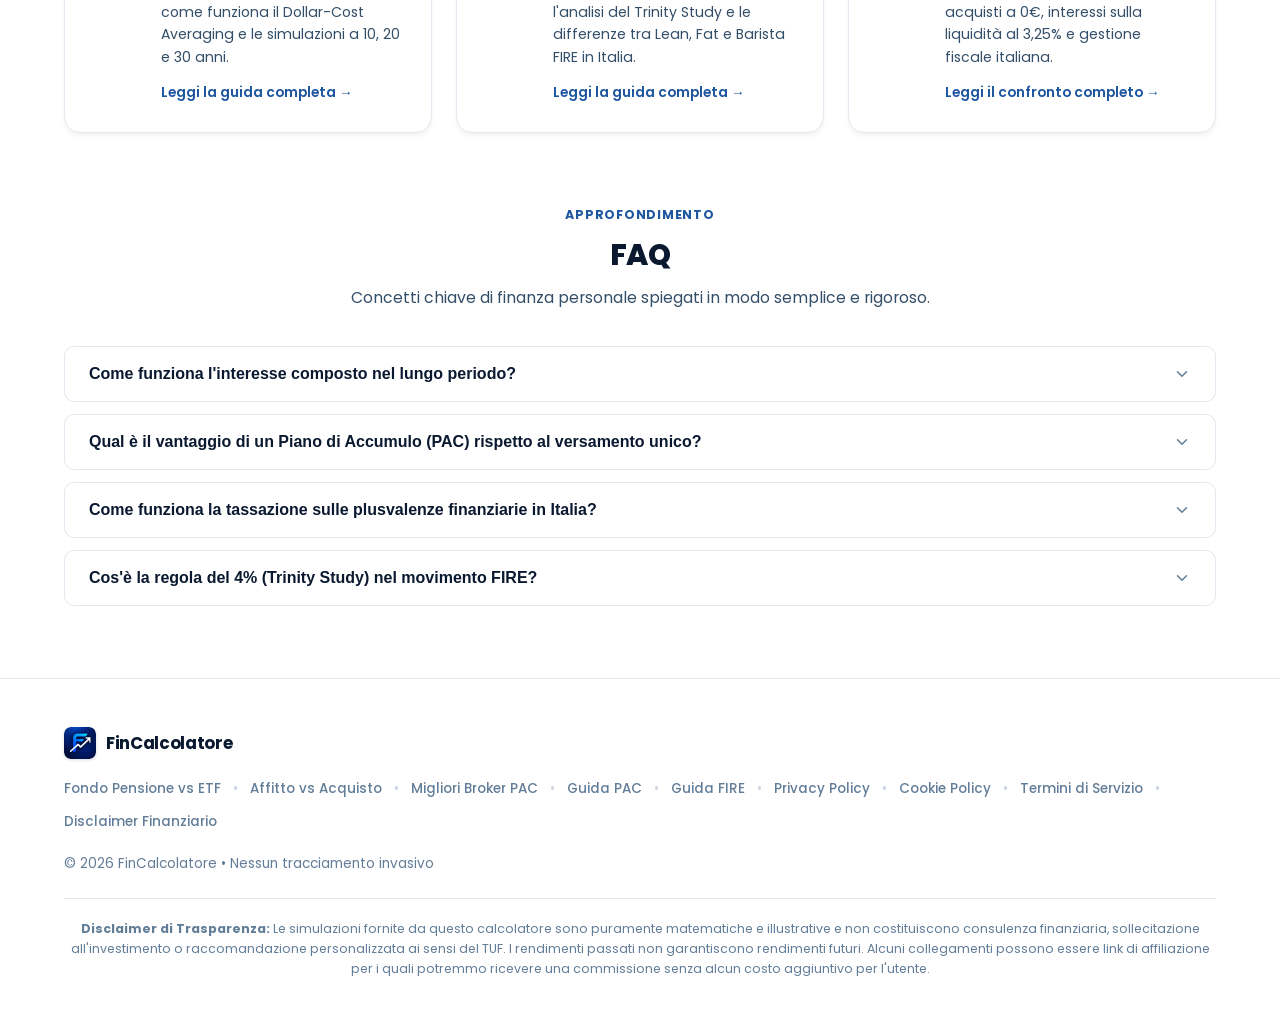
==== commit d2ab1ca4: "Style(ui): Uniformato design slider e input in Fondo Pensione e Affitto vs Acquisto allo stile PAC (" ====
--- a/index.html
+++ b/index.html
@@ -7,16 +7,16 @@
   <meta name="description" content="Simulatore finanziario indipendente per calcolare la crescita esponenziale del tuo capitale: interesse composto, Piano di Accumulo (PAC) in ETF, inflazione e target FIRE.">
   <meta name="keywords" content="calcolo interesse composto, piano accumulo pac, calcolatore fire pensione anticipata, simulatore etf, rendimento investimenti, finanza personale">
   <meta name="robots" content="index, follow">
-  <link rel="canonical" href="https://jaco-afk469.github.io/calcolatore-fire/">
+  <link rel="canonical" href="https://fincalcolatore.vercel.app/">
   
   <!-- Open Graph / Meta Social (WhatsApp, Telegram, Reddit, LinkedIn, Facebook) -->
   <meta property="og:type" content="website">
   <meta property="og:site_name" content="FinCalcolatore">
   <meta property="og:title" content="FinCalcolatore — Calcola la Crescita del Tuo Patrimonio">
   <meta property="og:description" content="Simulatore matematico avanzato di PAC in ETF, interesse composto e libertà finanziaria (FIRE). Calcola rendimenti con tasse italiane (26%) e inflazione.">
-  <meta property="og:url" content="https://jaco-afk469.github.io/calcolatore-fire/">
-  <meta property="og:image" content="https://jaco-afk469.github.io/calcolatore-fire/assets/og-cover.png">
-  <meta property="og:image:secure_url" content="https://jaco-afk469.github.io/calcolatore-fire/assets/og-cover.png">
+  <meta property="og:url" content="https://fincalcolatore.vercel.app/">
+  <meta property="og:image" content="https://fincalcolatore.vercel.app/assets/og-cover.png">
+  <meta property="og:image:secure_url" content="https://fincalcolatore.vercel.app/assets/og-cover.png">
   <meta property="og:image:type" content="image/png">
   <meta property="og:image:width" content="1200">
   <meta property="og:image:height" content="630">
@@ -26,7 +26,7 @@
   <meta name="twitter:card" content="summary_large_image">
   <meta name="twitter:title" content="FinCalcolatore — Calcola la Crescita del Tuo Patrimonio">
   <meta name="twitter:description" content="Simulatore gratuito di interesse composto, PAC ETF e metodo FIRE con tassazione italiana (26%) e inflazione.">
-  <meta name="twitter:image" content="https://jaco-afk469.github.io/calcolatore-fire/assets/og-cover.png">
+  <meta name="twitter:image" content="https://fincalcolatore.vercel.app/assets/og-cover.png">
   
   <!-- Schema.org Structured Data per Google Rich Snippets -->
   <script type="application/ld+json">
--- a/style.css
+++ b/style.css
@@ -195,7 +195,7 @@
   box-sizing: border-box;
   width: 100%;
   max-width: 100%;
-  overflow-x: hidden;
+  overflow-x: clip;
   -webkit-text-size-adjust: 100%;
 }
 
@@ -208,7 +208,7 @@
 body {
   width: 100%;
   max-width: 100%;
-  overflow-x: hidden;
+  overflow-x: clip;
   position: relative;
   font-family: var(--font-sans);
   background-color: var(--bg-page);
@@ -363,10 +363,24 @@
   font-size: 0.88rem;
   font-weight: 500;
   transition: var(--transition);
+  padding: 4px 0;
+  position: relative;
 }
 
 .nav-link:hover {
   color: var(--text-heading);
+}
+
+.nav-link.active {
+  color: #ffffff !important;
+  font-weight: 700 !important;
+}
+
+@media (prefers-color-scheme: light) {
+  :root:not([data-theme="dark"]) .nav-link.active {
+    color: #0A192F !important;
+    font-weight: 700 !important;
+  }
 }
 
 /* ==========================================================================
@@ -1821,8 +1835,10 @@
     padding: 0 18px;
   }
 
-  /* Navbar con Hamburger Menu Drawer */
+  /* Navbar con Hamburger Menu Drawer (non-sticky su mobile come da comportamento originario) */
   .navbar {
+    position: relative !important;
+    top: auto !important;
     padding: 12px 0;
   }
 
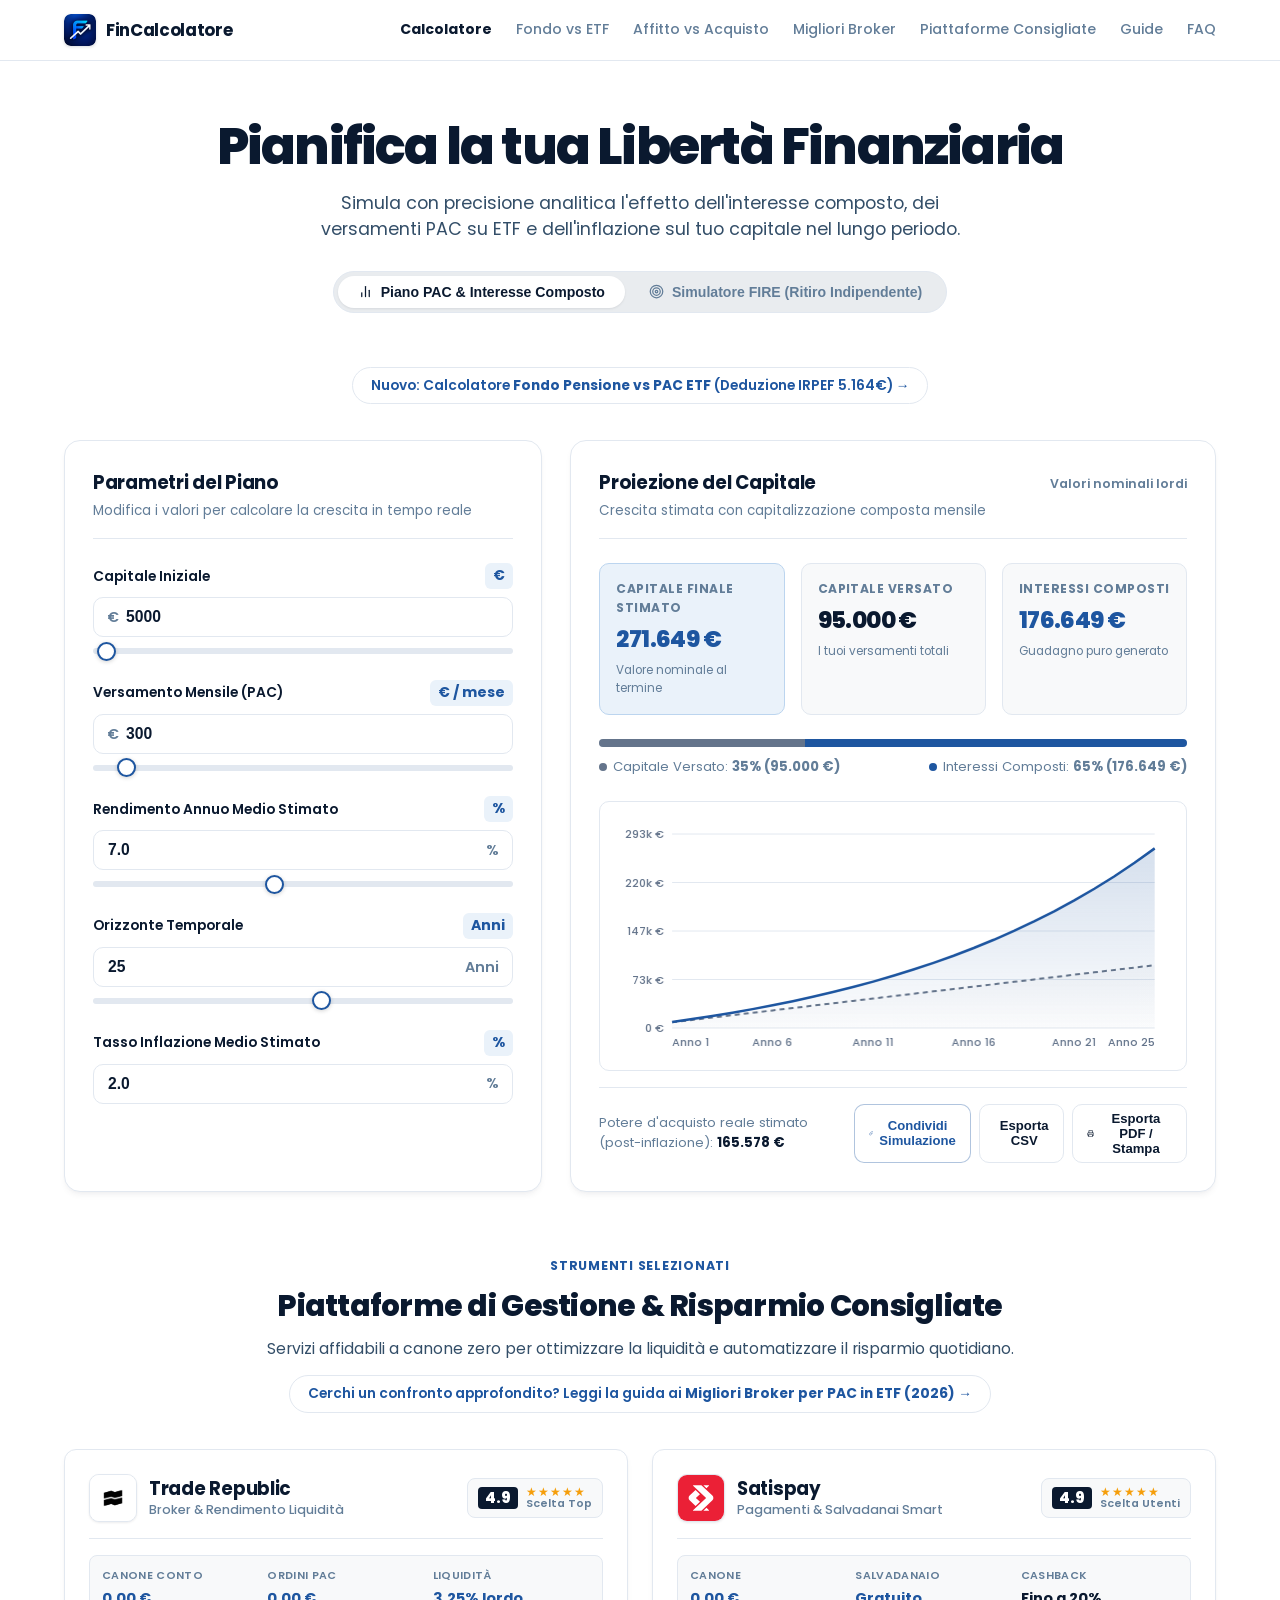
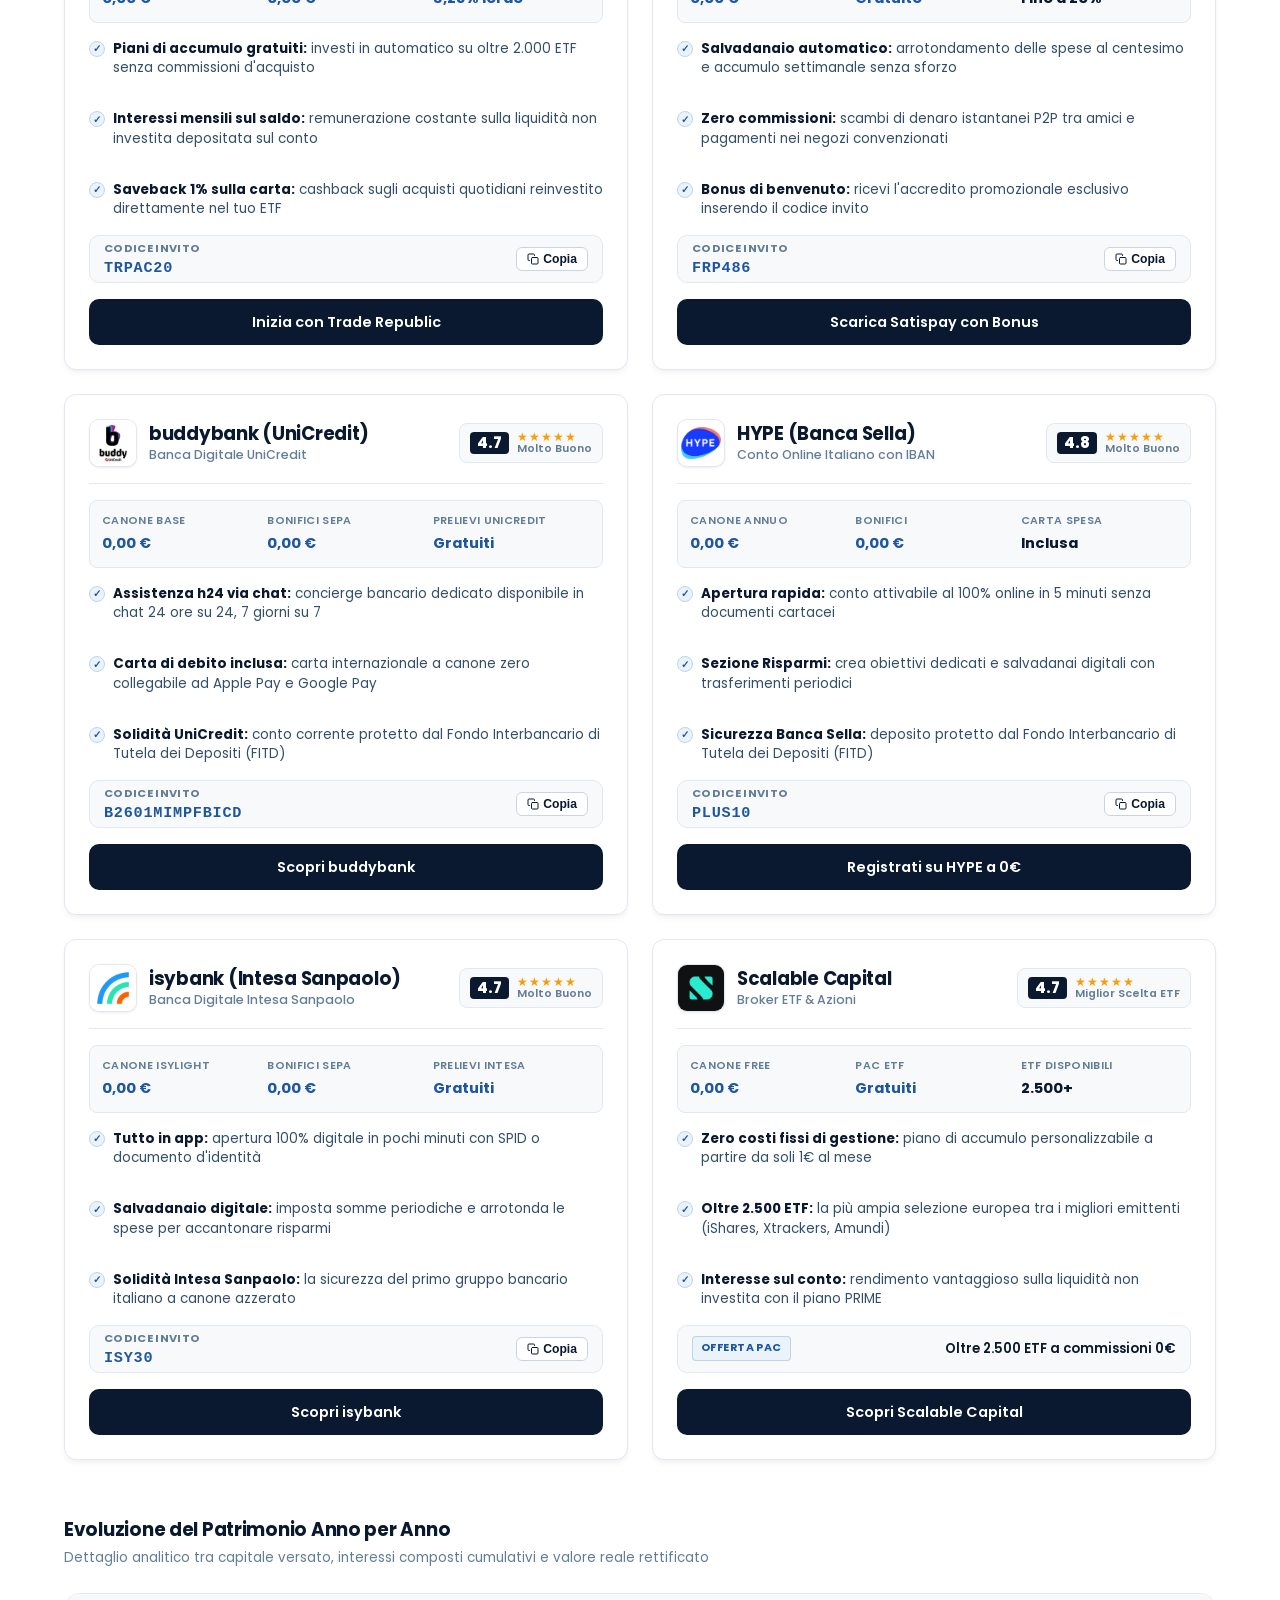
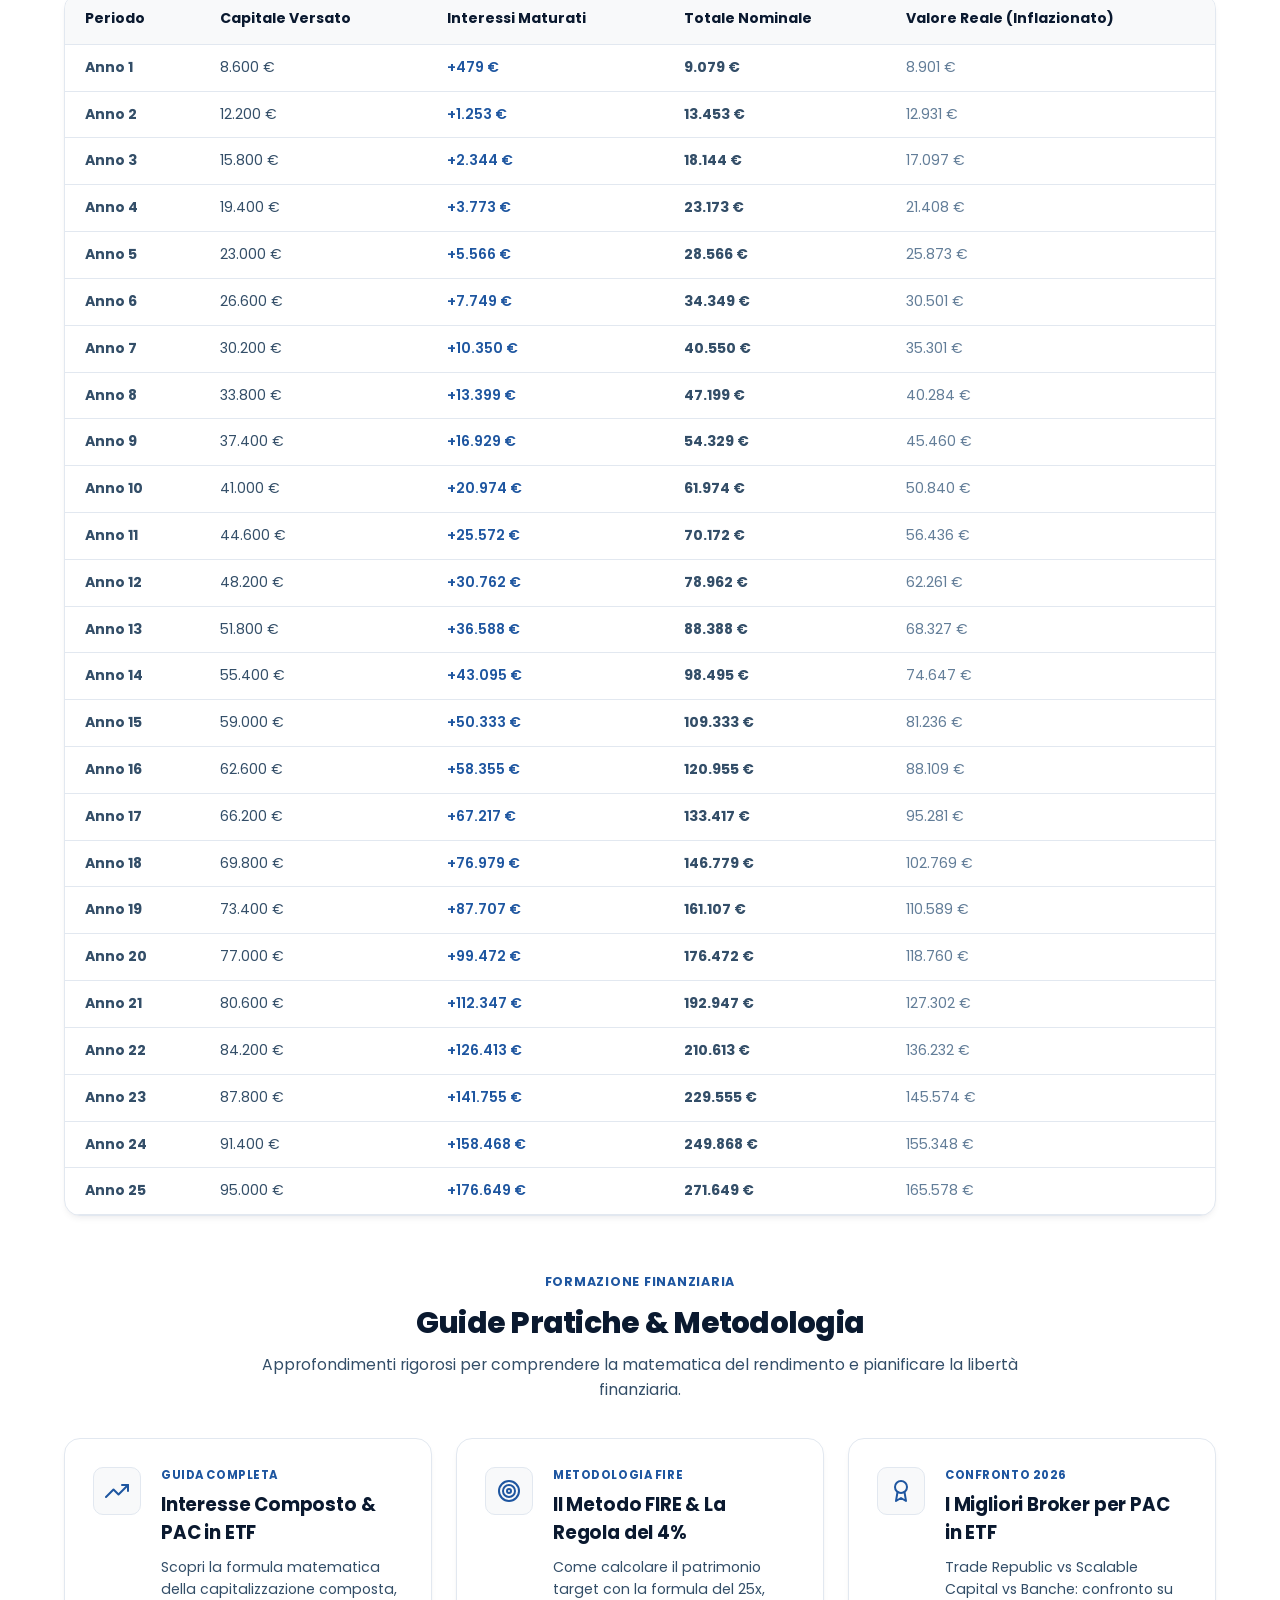
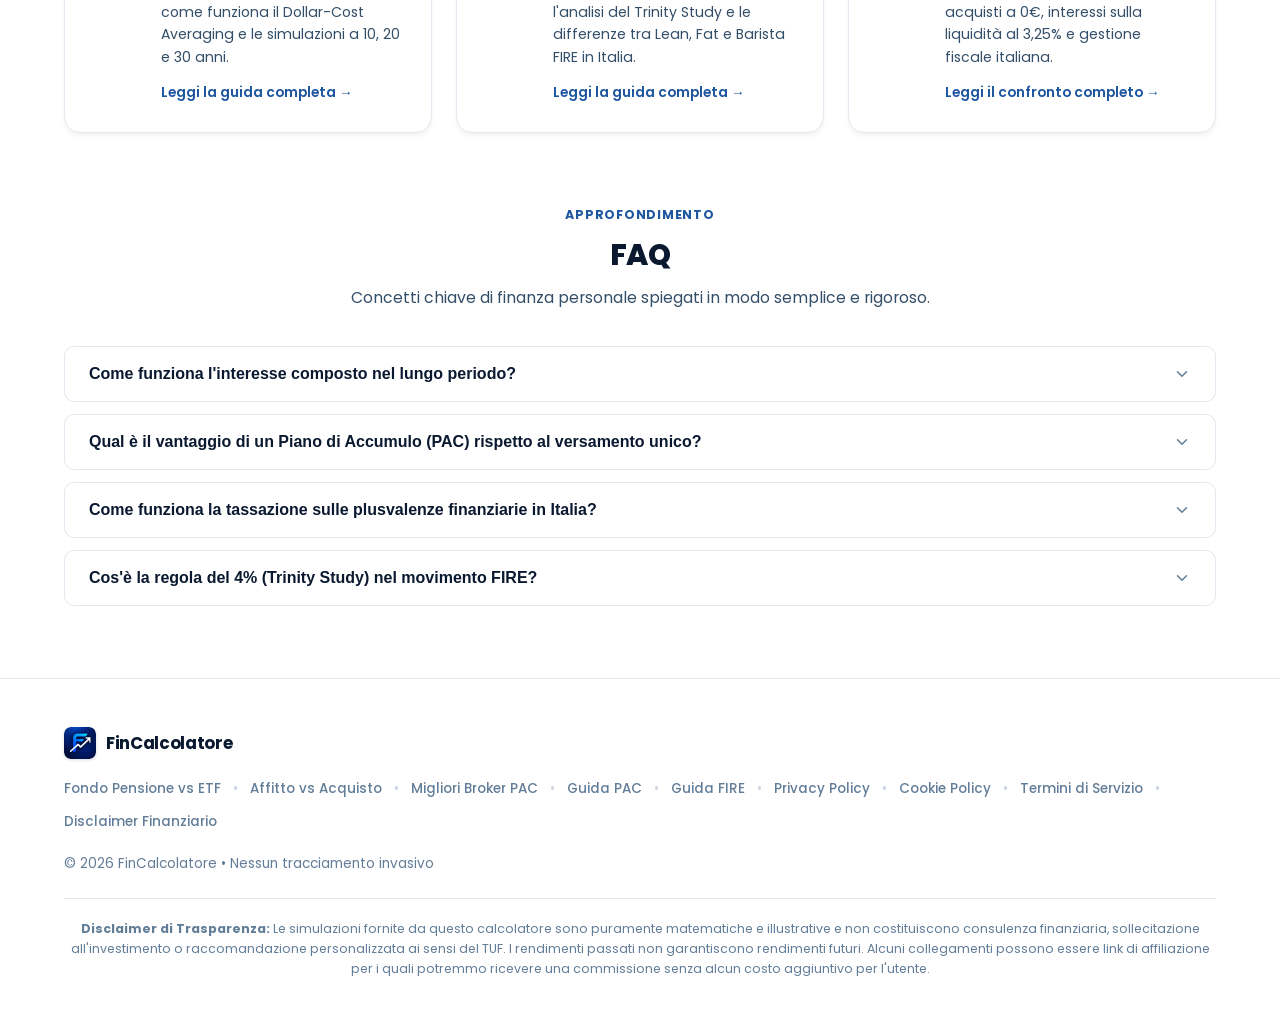
==== commit ab0dbc1c: "update: Sincronizzazione index.html (buddybank/buddy nel link in bio)" ====
--- a/index.html
+++ b/index.html
@@ -712,8 +712,8 @@
           <div class="partner-perk-container">
             <div class="promo-code-container">
               <div class="promo-code-info">
-                <span class="promo-code-label">Codice Invito</span>
-                <span class="promo-code-val" id="code_buddybankVal">BUDDY50</span>
+                <span class="promo-code-label">Codice Invito (Guadagni 80€)</span>
+                <span class="promo-code-val" id="code_buddybankVal">B2601MIMPFBICD</span>
               </div>
               <button class="btn-copy-code" data-copy-target="code_buddybankVal" title="Copia codice">
                 <svg width="12" height="12" viewBox="0 0 24 24" fill="none" stroke="currentColor" stroke-width="2" stroke-linecap="round" stroke-linejoin="round">
